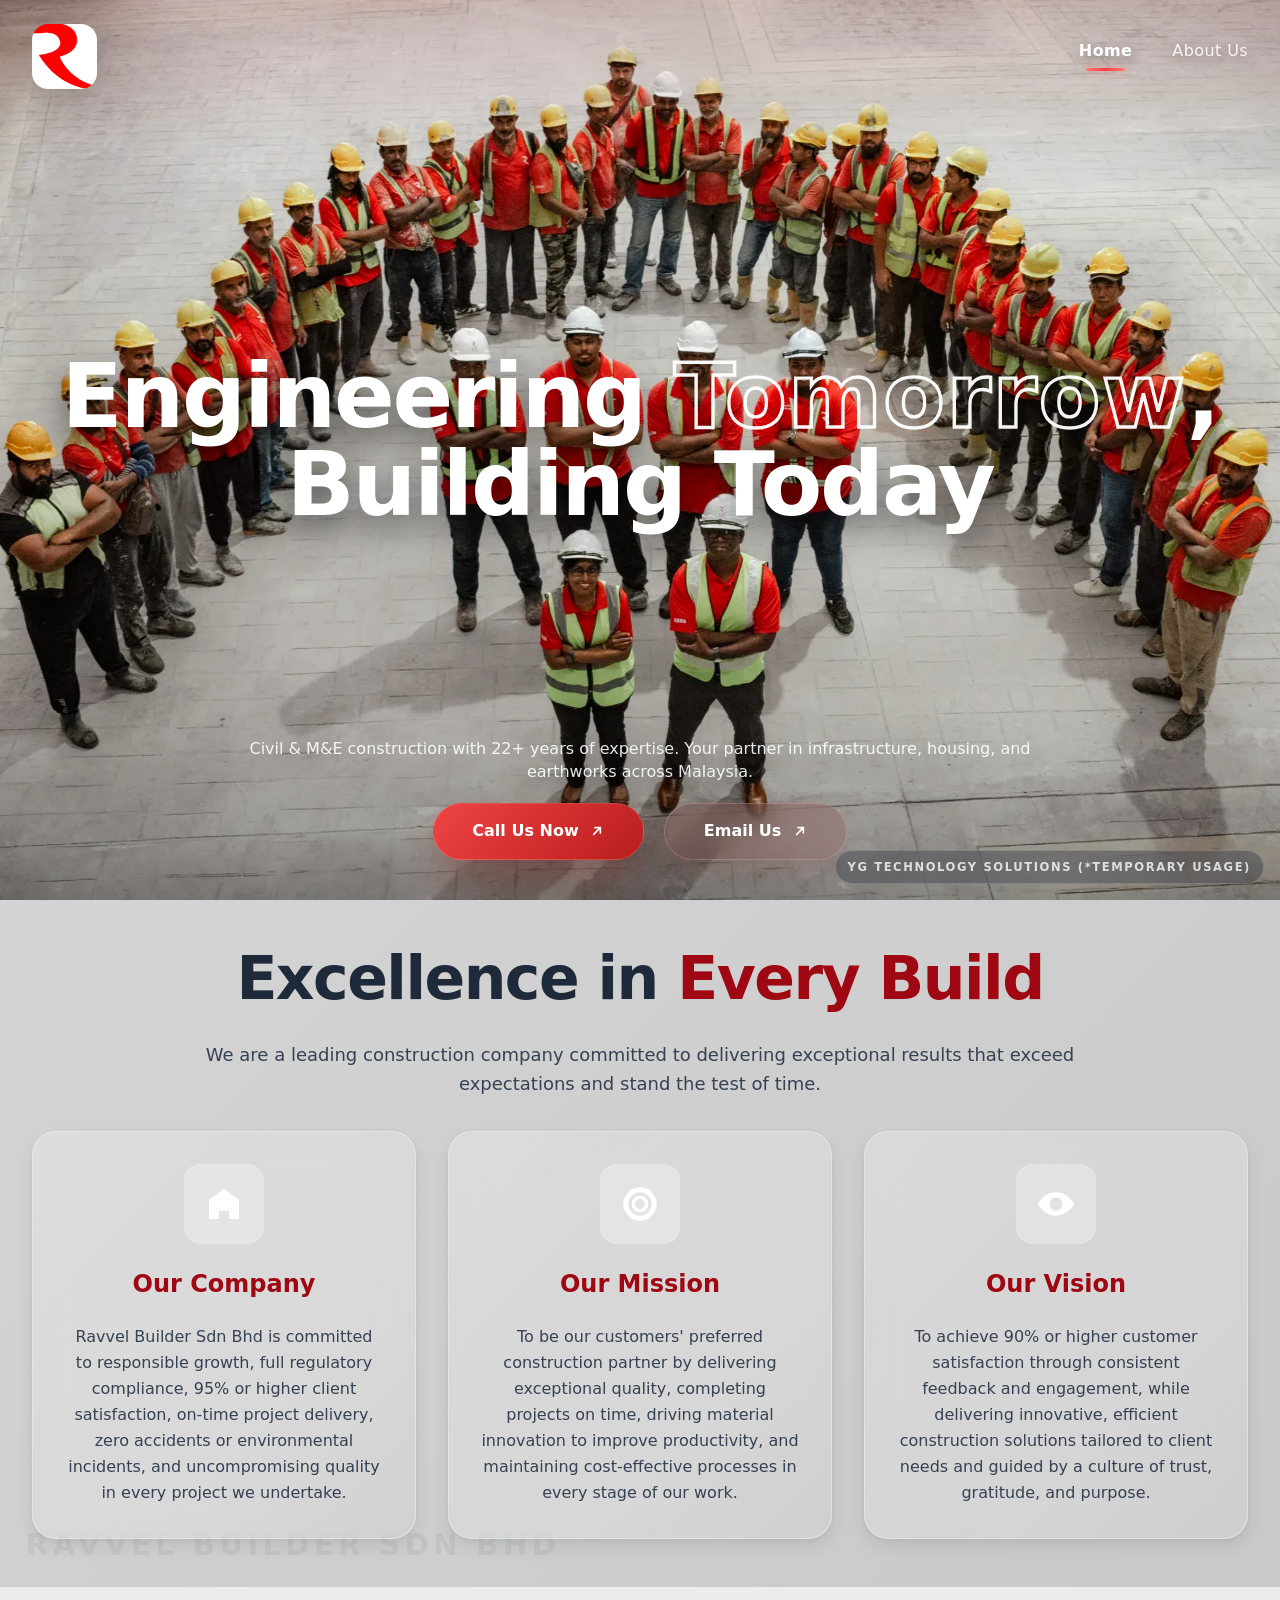
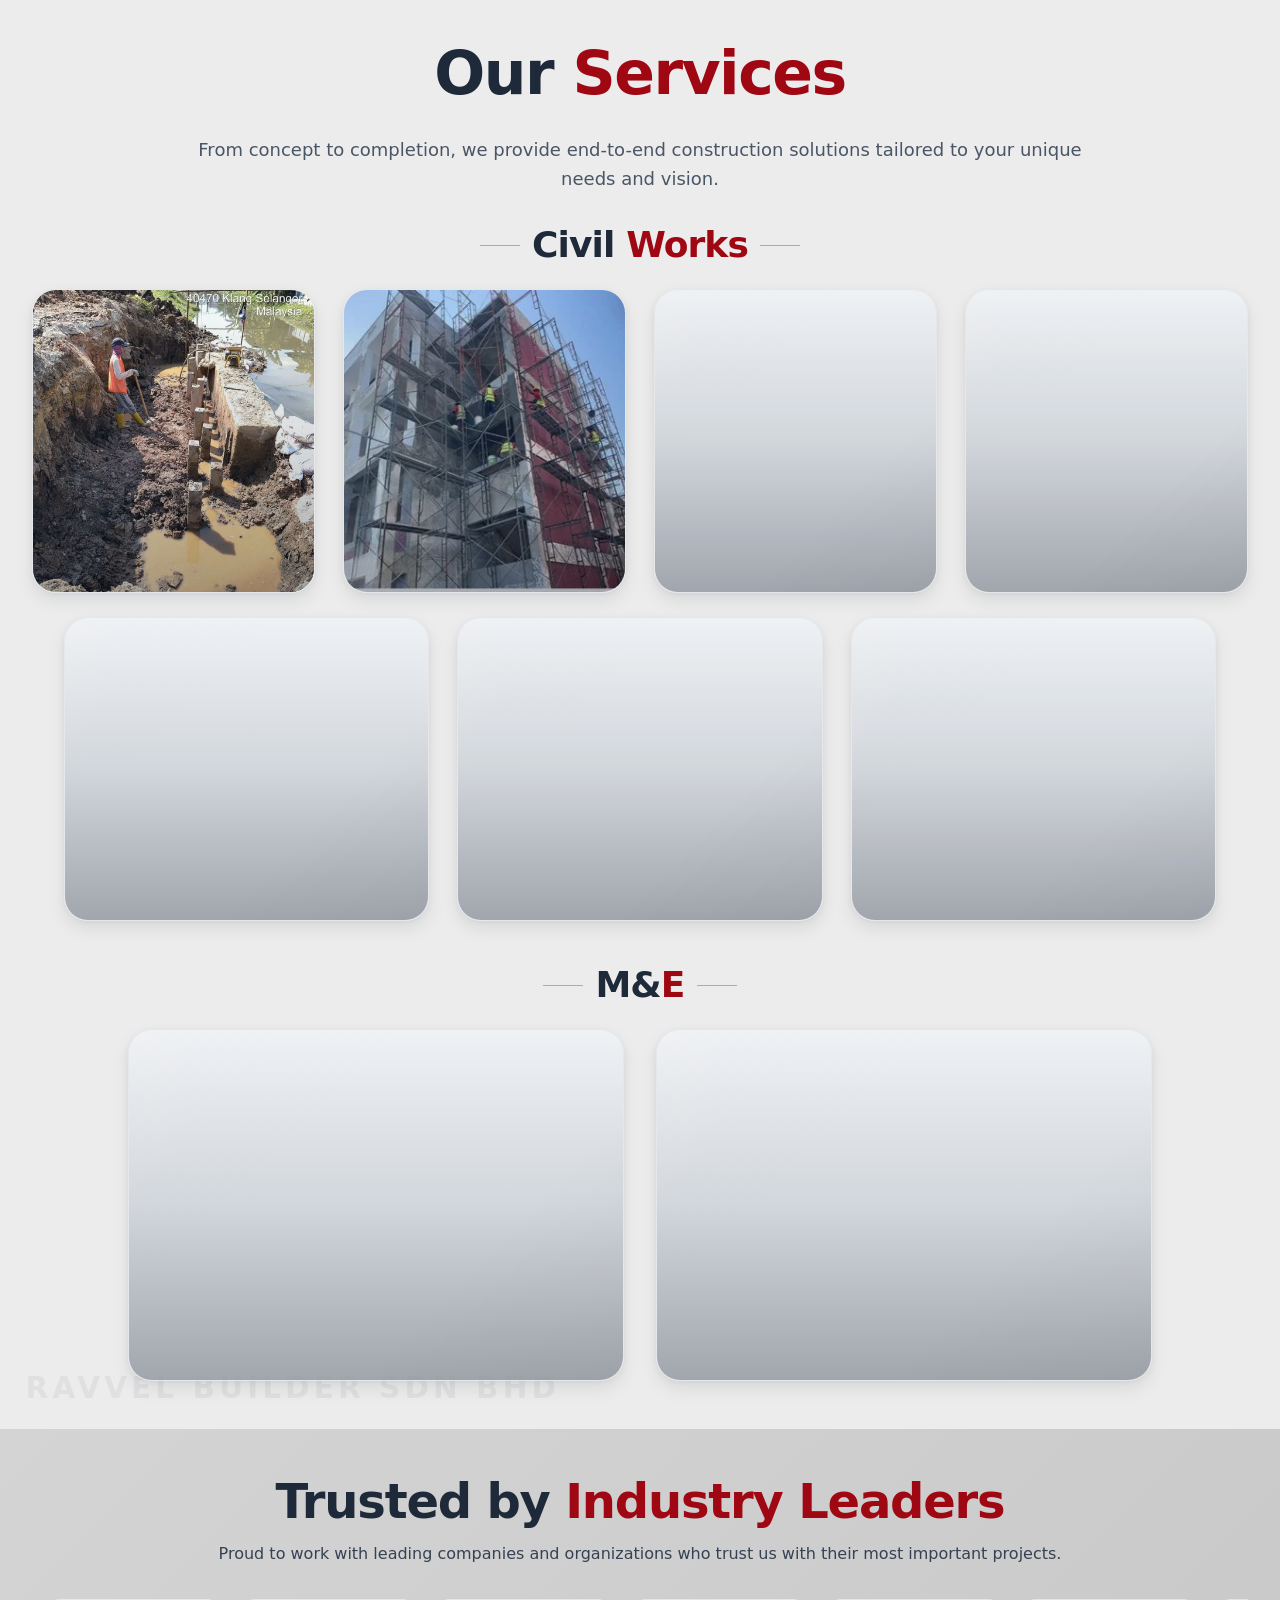
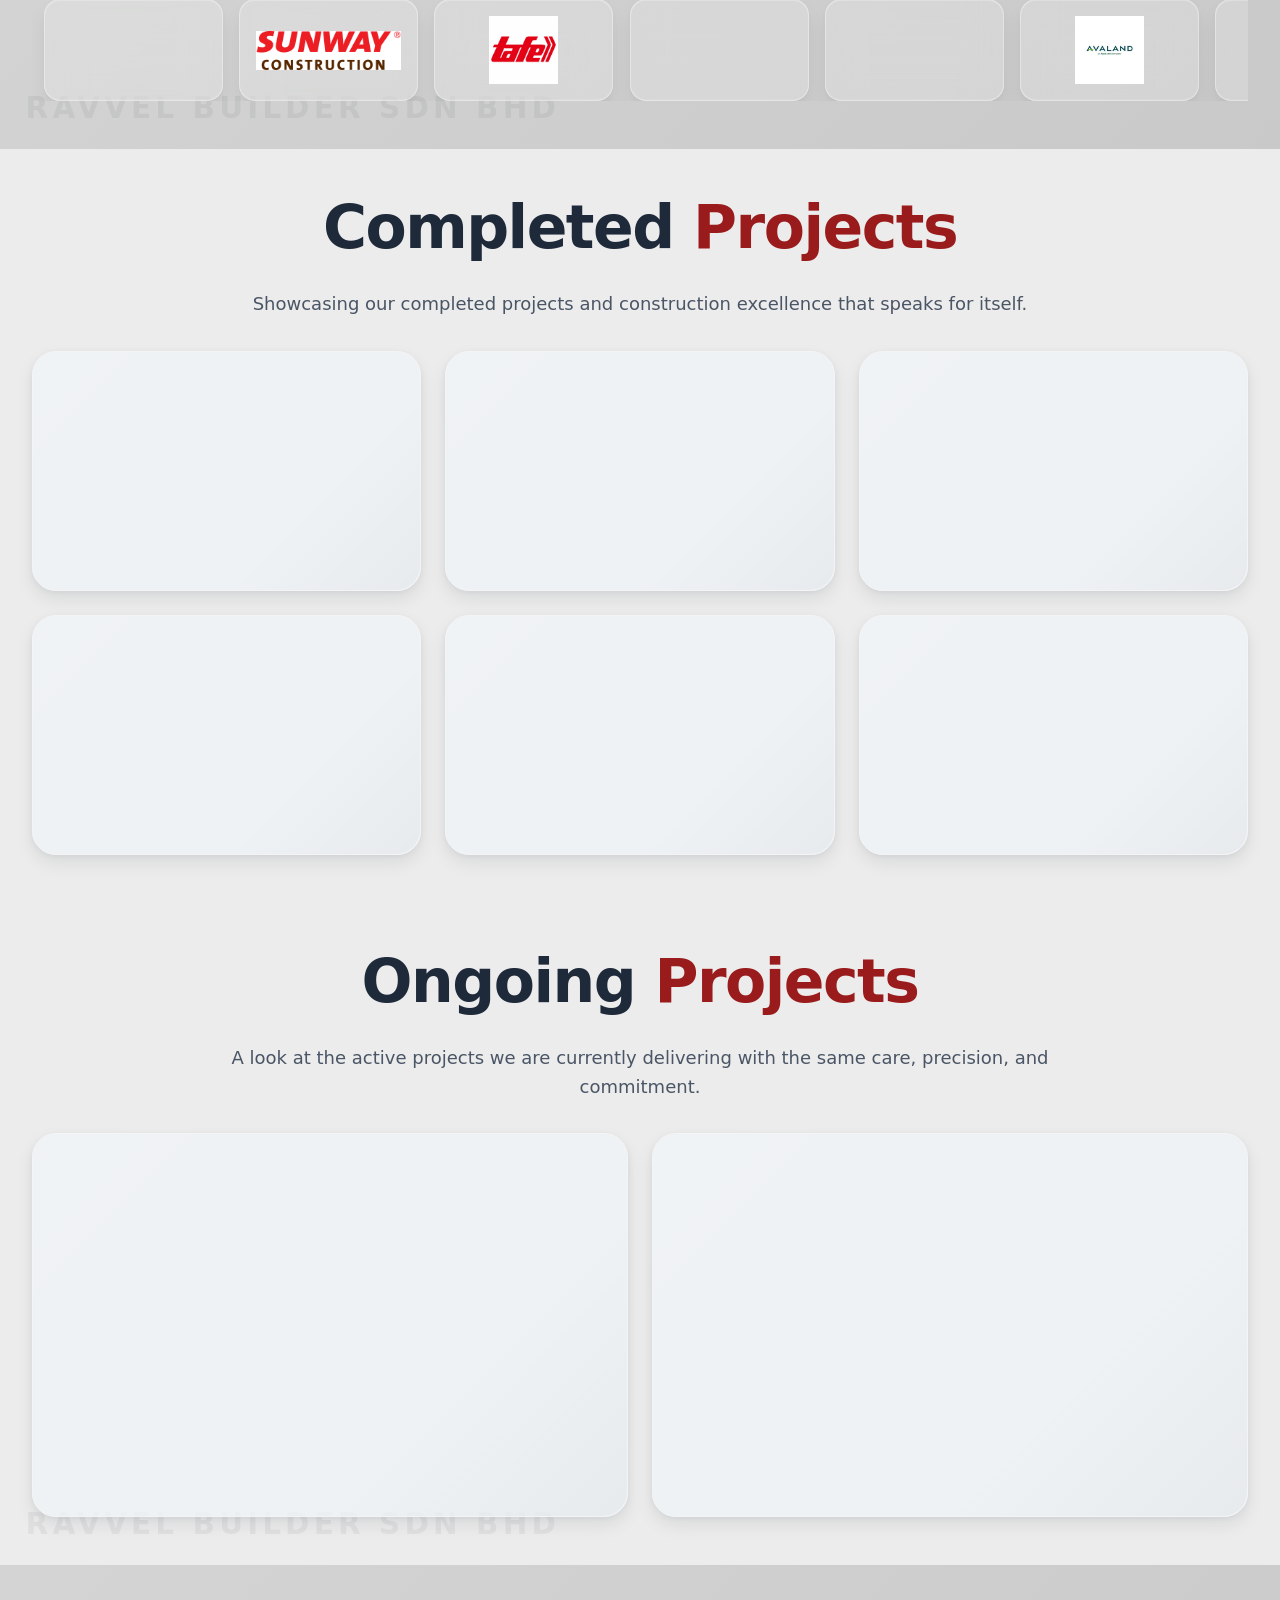
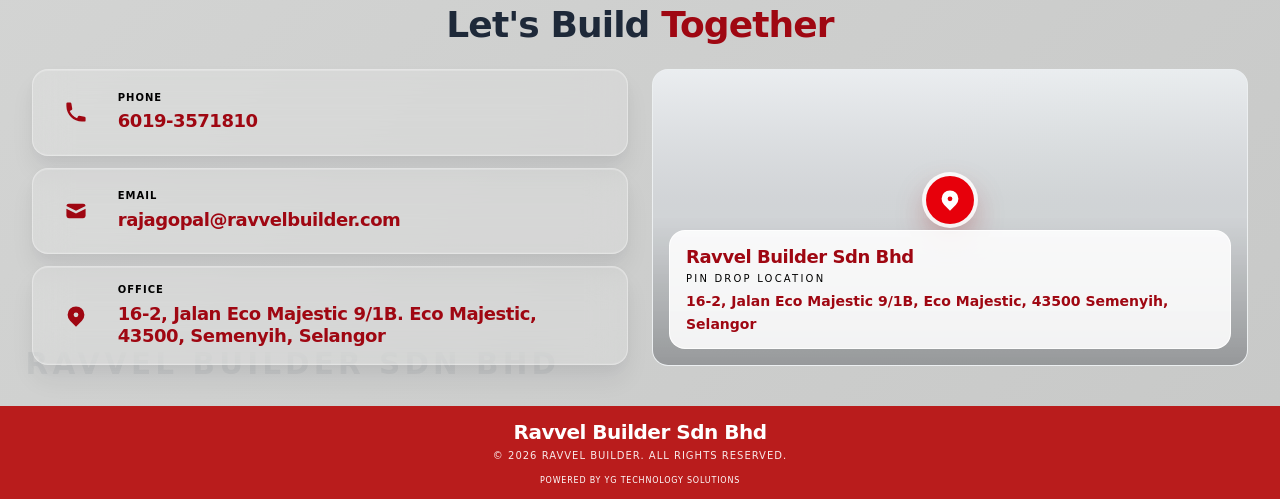
==== index.html @ 86b7e623 "Revert "Increase client logo carousel spacing" This reverts commit 2b7990c2f3e964ad7830cbe8a96b489ea" ====
<!DOCTYPE html>
<html lang="en">
<head>
    <meta charset="UTF-8">
    <meta name="viewport" content="width=device-width, initial-scale=1.0">
    <meta name="description" content="Ravvel Builder Sdn Bhd delivers civil, M&E, infrastructure, housing, drainage, roadworks, and earthworks services across Malaysia.">
    <meta name="robots" content="index,follow,max-image-preview:large,max-snippet:-1,max-video-preview:-1">
    <meta name="theme-color" content="#DC2626">
    <link rel="preload" as="image" href="assets/images/hero-slide-4.webp" type="image/webp" fetchpriority="high">
    <link rel="canonical" href="https://ravvelbuilder.com.my/">
    <meta property="og:type" content="website">
    <meta property="og:site_name" content="Ravvel Builder Sdn Bhd">
    <meta property="og:title" content="Ravvel Builder Sdn Bhd | Civil, M&E & Infrastructure Malaysia">
    <meta property="og:description" content="Civil, M&E, infrastructure, housing, drainage, roadworks, and earthworks services across Malaysia.">
    <meta property="og:url" content="https://ravvelbuilder.com.my/">
    <meta property="og:image" content="https://ravvelbuilder.com.my/assets/images/hero.webp">
    <meta name="twitter:card" content="summary_large_image">
    <meta name="twitter:title" content="Ravvel Builder Sdn Bhd | Civil, M&E & Infrastructure Malaysia">
    <meta name="twitter:description" content="Civil, M&E, infrastructure, housing, drainage, roadworks, and earthworks services across Malaysia.">
    <meta name="twitter:image" content="https://ravvelbuilder.com.my/assets/images/hero.webp">
    <title>Ravvel Builder Sdn Bhd | Civil, M&E & Infrastructure Malaysia</title>
    <link rel="stylesheet" href="assets/css/site.css?v=client-logo-glass-20260805b">
    <link rel="icon" type="image/png" sizes="32x32" href="/favicon-32x32.png?v=20260731">
    <link rel="icon" type="image/png" sizes="16x16" href="/favicon-16x16.png?v=20260731">
    <link rel="shortcut icon" href="/favicon.ico?v=20260731">
    <link rel="apple-touch-icon" sizes="180x180" href="/apple-touch-icon.png?v=20260731">
    <link rel="manifest" href="/site.webmanifest?v=20260731">
    <script type="application/ld+json">
    {
      "@context": "https://schema.org",
      "@type": "LocalBusiness",
      "name": "Ravvel Builder Sdn Bhd",
      "description": "Civil, M&E, infrastructure, housing, drainage, roadworks, and earthworks services across Malaysia.",
      "url": "https://ravvelbuilder.com.my/",
      "telephone": "+60193571810",
      "email": "rajagopal@ravvelbuilder.com",
      "address": {
        "@type": "PostalAddress",
        "streetAddress": "16-2, Jalan Eco Majestic 9/1B, Eco Majestic",
        "postalCode": "43500",
        "addressLocality": "Semenyih",
        "addressRegion": "Selangor",
        "addressCountry": "MY"
      },
      "areaServed": "Malaysia",
      "openingHours": "Mo-Fr 08:00-18:00"
    }
    </script>
</head>
<body class="smooth-scroll home-page">
    <main id="homePage">
    <!-- Hero Section -->
    <section class="hero-gradient hero-premium relative isolate min-h-[100svh] overflow-hidden pt-8 sm:pt-10" style="scroll-margin-top: 0;">
        <div class="hero-bg-layer absolute inset-0">
                <div class="hero-bg-rotator absolute inset-0">
                <img src="assets/images/hero-slide-4.webp" alt="Ravvel Builder Sdn Bhd team inside a construction site" class="hero-bg-slide hero-bg-slide-active h-full w-full object-cover" loading="eager" fetchpriority="high" decoding="async">
                <img src="assets/images/hero.webp" alt="Ravvel Builder Sdn Bhd construction team at work" class="hero-bg-slide h-full w-full object-cover" loading="lazy" decoding="async">
                <img src="assets/images/hero-slide-2.webp" alt="Ravvel Builder Sdn Bhd project coordination on site" class="hero-bg-slide h-full w-full object-cover" loading="lazy" decoding="async">
                <img src="assets/images/hero-slide-3.webp" alt="Ravvel Builder Sdn Bhd team reviewing construction progress" class="hero-bg-slide h-full w-full object-cover" loading="lazy" decoding="async">
            </div>
            <div class="hero-overlay absolute inset-0"></div>
        </div>

        <div class="hero-topbar absolute inset-x-0 top-0 z-20">
            <div class="mx-auto flex max-w-7xl items-center justify-between gap-4 px-4 sm:px-6 lg:px-8 pt-5 sm:pt-6">
                <a href="index.html" class="hero-topbar-logo inline-flex items-center icon-bounce" aria-label="Ravvel Builder Sdn Bhd home">
                    <img src="assets/images/company-logo-nav.jpg" alt="Ravvel Builder Sdn Bhd logo" class="hero-topbar-logo-image" loading="eager" decoding="async">
                </a>
                <div class="hero-topbar-links hidden md:flex items-center justify-center gap-5 sm:gap-10 text-white/90">
                    <a href="index.html" class="home-nav-link home-nav-link-active hero-topbar-link font-bold text-sm sm:text-base tracking-wide pb-1">Home</a>
                    <a href="about.html" class="home-nav-link hero-topbar-link font-medium text-sm sm:text-base tracking-wide pb-1">About Us</a>
                </div>
                <button type="button" class="mobile-nav-toggle md:hidden inline-flex items-center justify-center rounded-full bg-white/10 text-white p-2.5 backdrop-blur-md border border-white/15 shadow-lg" aria-controls="mobileNavDrawerIndex" aria-expanded="false" aria-label="Open navigation menu">
                    <svg class="h-5 w-5" viewBox="0 0 24 24" fill="none" stroke="currentColor" stroke-width="2.25" stroke-linecap="round" stroke-linejoin="round" aria-hidden="true">
                        <path d="M4 7h16"></path>
                        <path d="M4 12h16"></path>
                        <path d="M4 17h16"></path>
                    </svg>
                </button>
            </div>
        </div>
        <div id="mobileNavDrawerIndex" class="mobile-nav-drawer md:hidden" aria-hidden="true" inert>
            <div class="mobile-nav-backdrop"></div>
            <aside class="mobile-nav-panel" role="dialog" aria-modal="true" aria-label="Mobile navigation">
                <nav class="flex flex-col gap-3 pt-3">
                    <a href="index.html" class="mobile-nav-link mobile-nav-link-active">Home</a>
                    <a href="about.html" class="mobile-nav-link">About Us</a>
                </nav>
            </aside>
        </div>

        <div class="hero-content-stage relative z-10 mx-auto flex min-h-[100svh] max-w-7xl items-start px-4 sm:px-6 lg:px-8 py-20 sm:py-24 lg:py-28">
            <div class="hero-title-block mx-auto flex max-w-5xl flex-col items-center text-center text-white pt-48 sm:pt-36 lg:pt-64 xl:pt-72">
                <h1 class="hero-copy hero-title max-w-5xl text-4xl font-black tracking-tight text-white sm:text-5xl lg:text-7xl xl:text-8xl leading-[1.02]">
                    Engineering <span class="hero-title-outline">Tomorrow</span>, Building Today
                </h1>
            </div>

            <div class="hero-bottom-actions absolute inset-x-0 bottom-12 sm:bottom-20 lg:bottom-24 z-20">
                <div class="mx-auto flex max-w-5xl flex-col items-center px-4 text-center text-white">
                    <p class="hero-copy hero-description mb-1 max-w-3xl text-base font-light leading-relaxed text-white/90 sm:mb-8 sm:text-lg lg:text-xl">
                        Civil & M&E construction with 22+ years of expertise. Your partner in infrastructure, housing, and earthworks across Malaysia.
                    </p>
                    <div class="hero-cta-row flex flex-col gap-4 sm:flex-row sm:gap-5">
                        <a href="tel:60193571810" aria-label="Call Us Now" class="hero-cta hero-cta-primary px-7 py-3.5 sm:px-10 sm:py-4 font-semibold text-sm sm:text-base text-center whitespace-nowrap">
                        <span>Call Us Now</span>
                        <svg class="hero-cta-icon" viewBox="0 0 24 24" fill="none" stroke="currentColor" stroke-width="2.35" stroke-linecap="round" stroke-linejoin="round" aria-hidden="true">
                            <path d="M22 16.92v3a2 2 0 0 1-2.18 2 19.82 19.82 0 0 1-8.63-3.07 19.5 19.5 0 0 1-6-6A19.82 19.82 0 0 1 2.12 4.18 2 2 0 0 1 4.11 2h3a2 2 0 0 1 2 1.72c.12.9.33 1.77.63 2.61a2 2 0 0 1-.45 2.11L8 9.73a16 16 0 0 0 6.27 6.27l1.29-1.29a2 2 0 0 1 2.11-.45c.84.3 1.71.51 2.61.63A2 2 0 0 1 22 16.92z"></path>
                        </svg>
                        <svg class="hero-cta-arrow" viewBox="0 0 24 24" fill="none" stroke="currentColor" stroke-width="2.5" stroke-linecap="round" stroke-linejoin="round" aria-hidden="true">
                            <path d="M7 17L17 7"></path>
                            <path d="M9 7h8v8"></path>
                        </svg>
                    </a>
                        <a href="mailto:rajagopal@ravvelbuilder.com" aria-label="Email Us" class="hero-cta hero-cta-secondary px-7 py-3.5 sm:px-10 sm:py-4 font-semibold text-sm sm:text-base text-center whitespace-nowrap">
                        <span>Email Us</span>
                        <svg class="hero-cta-icon" viewBox="0 0 24 24" fill="none" stroke="currentColor" stroke-width="2.35" stroke-linecap="round" stroke-linejoin="round" aria-hidden="true">
                            <path d="m22 7-8.97 5.7a2 2 0 0 1-2.06 0L2 7"></path>
                            <rect x="2" y="4" width="20" height="16" rx="2"></rect>
                        </svg>
                        <svg class="hero-cta-arrow" viewBox="0 0 24 24" fill="none" stroke="currentColor" stroke-width="2.5" stroke-linecap="round" stroke-linejoin="round" aria-hidden="true">
                            <path d="M7 17L17 7"></path>
                            <path d="M9 7h8v8"></path>
                        </svg>
                    </a>
                    </div>
                </div>
            </div>
        </div>
    </section>

    <!-- About Us Section -->
    <section class="home-watermark-section red-gradient py-10 lg:py-12">
        <span class="section-watermark section-watermark-bottom section-watermark-dark" aria-hidden="true">Ravvel Builder Sdn Bhd</span>
        <div class="max-w-7xl mx-auto px-6 lg:px-8">
                <div class="text-center mb-6 lg:mb-8">
                    <h2 class="text-2xl sm:text-4xl lg:text-5xl xl:text-6xl font-black text-gray-800 mb-6 sm:mb-8 tracking-tight">
                    <span class="text-gray-800">Excellence</span> <span class="text-gray-800">in</span> <span class="text-red-800">Every Build</span>
                </h2>
                <p class="text-lg text-gray-700 max-w-4xl mx-auto leading-relaxed font-light">
                    We are a leading construction company committed to delivering exceptional results that exceed expectations and stand the test of time.
                </p>
            </div>
            
            <div class="grid grid-cols-2 md:grid-cols-3 gap-4 sm:gap-8">
                <!-- About Company -->
                <div class="about-feature-card bg-white bg-opacity-20 backdrop-blur-lg rounded-2xl sm:rounded-3xl p-4 sm:p-8 text-center card-hover border border-white border-opacity-30">
                    <div class="about-feature-icon bg-white bg-opacity-30 w-12 h-12 sm:w-20 sm:h-20 rounded-xl sm:rounded-2xl flex items-center justify-center mx-auto mb-4 sm:mb-6">
                        <!-- Building Icon SVG -->
                        <svg class="w-6 h-6 sm:w-10 sm:h-10 text-white" xmlns="http://www.w3.org/2000/svg" fill="currentColor" viewBox="0 0 24 24">
                            <path d="M3 21V9.5L12 3l9 6.5V21h-6v-5H9v5H3z"/>
                        </svg>
                    </div>
                    <h3 class="text-lg sm:text-2xl font-bold text-red-800 mb-2 sm:mb-6">Our Company</h3>
                    <p class="text-xs sm:text-base text-gray-700 leading-relaxed">
                        Ravvel Builder Sdn Bhd is committed to responsible growth, full regulatory compliance, 95% or higher client satisfaction, on-time project delivery, zero accidents or environmental incidents, and uncompromising quality in every project we undertake.
                    </p>
                </div>
                
                <!-- Mission -->
                <div class="about-feature-card bg-white bg-opacity-20 backdrop-blur-lg rounded-2xl sm:rounded-3xl p-4 sm:p-8 text-center card-hover border border-white border-opacity-30">
                    <div class="about-feature-icon bg-white bg-opacity-30 w-12 h-12 sm:w-20 sm:h-20 rounded-xl sm:rounded-2xl flex items-center justify-center mx-auto mb-4 sm:mb-6">
                        <!-- Target/Goal Icon SVG -->
                        <svg class="w-6 h-6 sm:w-10 sm:h-10 text-white" xmlns="http://www.w3.org/2000/svg" fill="currentColor" viewBox="0 0 24 24">
                            <path d="M12 2a10 10 0 100 20 10 10 0 000-20zm0 3a7 7 0 110 14 7 7 0 010-14zm0 2a5 5 0 100 10 5 5 0 000-10zm0 2a3 3 0 110 6 3 3 0 010-6z"/>
                        </svg>
                    </div>
                    <h3 class="text-lg sm:text-2xl font-bold text-red-800 mb-2 sm:mb-6">Our Mission</h3>
                    <p class="text-xs sm:text-base text-gray-700 leading-relaxed">
                        To be our customers' preferred construction partner by delivering exceptional quality, completing projects on time, driving material innovation to improve productivity, and maintaining cost-effective processes in every stage of our work.
                    </p>
                </div>
                
                <!-- Vision -->
                <div class="about-feature-card bg-white bg-opacity-20 backdrop-blur-lg rounded-2xl sm:rounded-3xl p-4 sm:p-8 text-center card-hover border border-white border-opacity-30 col-span-2 md:col-span-1">
                    <div class="about-feature-icon bg-white bg-opacity-30 w-12 h-12 sm:w-20 sm:h-20 rounded-xl sm:rounded-2xl flex items-center justify-center mx-auto mb-4 sm:mb-6">
                        <!-- Eye Icon SVG -->
                        <svg class="w-6 h-6 sm:w-10 sm:h-10 text-white" xmlns="http://www.w3.org/2000/svg" fill="currentColor" viewBox="0 0 24 24">
                            <path d="M12 5c-7 0-11 7-11 7s4 7 11 7 11-7 11-7-4-7-11-7zm0 11a4 4 0 110-8 4 4 0 010 8z"/>
                        </svg>
                    </div>
                    <h3 class="text-lg sm:text-2xl font-bold text-red-800 mb-2 sm:mb-6">Our Vision</h3>
                    <p class="text-xs sm:text-base text-gray-700 leading-relaxed">
                        To achieve 90% or higher customer satisfaction through consistent feedback and engagement, while delivering innovative, efficient construction solutions tailored to client needs and guided by a culture of trust, gratitude, and purpose.
                    </p>
                </div>
            </div>
        </div>
    </section>

    <!-- Our Services Section -->
    <section id="services" class="home-watermark-section bg-accent pt-10 pb-10 lg:pt-14 lg:pb-12">
        <span class="section-watermark section-watermark-bottom section-watermark-dark" aria-hidden="true">Ravvel Builder Sdn Bhd</span>
        <div class="max-w-7xl mx-auto px-6 lg:px-8">
            <div class="text-center mb-6 lg:mb-8">
                <h2 class="text-2xl sm:text-4xl lg:text-5xl xl:text-6xl font-black text-gray-800 mb-6 sm:mb-8 tracking-tight">
                    <span class="text-gray-800">Our</span> <span class="text-red-800">Services</span>
                </h2>
                <p class="text-lg text-gray-600 max-w-4xl mx-auto leading-relaxed font-light">
                    From concept to completion, we provide end-to-end construction solutions tailored to your unique needs and vision.
                </p>
            </div>
            
            <div class="space-y-8 lg:space-y-10">
                <div>
                    <div class="flex items-center justify-center gap-3 mb-4 sm:mb-6">
                        <span class="h-px w-10 bg-red-800/35"></span>
                        <h3 class="text-xl sm:text-3xl lg:text-4xl font-black tracking-tight">
                            <span class="text-gray-800">Civil</span> <span class="text-red-800">Works</span>
                        </h3>
                        <span class="h-px w-10 bg-red-800/35"></span>
                    </div>
                    <div class="grid grid-cols-2 lg:grid-cols-4 gap-3 md:gap-6 xl:gap-7">
                        <div class="group rounded-xl sm:rounded-3xl overflow-hidden card-hover border border-gray-200 bg-gray-200 min-h-[14rem] sm:min-h-[19rem] relative self-start">
                            <img src="assets/images/service-bridge.webp" alt="Bridge" class="absolute inset-0 w-full h-full object-cover" loading="lazy" decoding="async" onerror="this.style.display='none';this.parentNode.insertAdjacentHTML('beforeend', '<div class=&quot;text-gray-400 font-semibold text-center flex items-center justify-center h-full&quot; style=&quot;width:100%;height:100%;&quot;>Image not available</div>');">
                            <div class="service-card-overlay service-card-overlay-dark absolute inset-0 bg-gradient-to-t from-gray-900/60 via-gray-600/30 to-gray-100/5"></div>
                            <div class="service-card-copy absolute inset-x-0 bottom-0 p-4 sm:p-6 text-white">
                                <h3 class="text-sm sm:text-2xl font-semibold mb-2 sm:mb-3">Bridge</h3>
                                <p class="text-white/90 leading-relaxed max-w-[18rem]">Bridge construction solutions built for strength, connectivity, and long-term durability.</p>
                            </div>
                        </div>

                        <div class="group rounded-xl sm:rounded-3xl overflow-hidden card-hover border border-gray-200 bg-gray-200 min-h-[14rem] sm:min-h-[19rem] relative self-start">
                            <img src="assets/images/service-building-works.webp" alt="Building Works" class="absolute inset-0 w-full h-full object-cover" loading="lazy" decoding="async" onerror="this.style.display='none';this.parentNode.insertAdjacentHTML('beforeend', '<div class=&quot;text-gray-400 font-semibold text-center flex items-center justify-center h-full&quot; style=&quot;width:100%;height:100%;&quot;>Image not available</div>');">
                            <div class="service-card-overlay service-card-overlay-dark absolute inset-0 bg-gradient-to-t from-gray-900/60 via-gray-600/30 to-gray-100/5"></div>
                            <div class="service-card-copy absolute inset-x-0 bottom-0 p-4 sm:p-6 text-white">
                                <h3 class="text-sm sm:text-2xl font-semibold mb-2 sm:mb-3">Building Works</h3>
                                <p class="text-white/90 leading-relaxed max-w-[18rem]">Comprehensive building works delivered with careful planning, quality workmanship, and reliable execution.</p>
                            </div>
                        </div>

                        <div class="group rounded-xl sm:rounded-3xl overflow-hidden card-hover border border-gray-200 bg-gray-200 min-h-[14rem] sm:min-h-[19rem] relative self-start">
                            <img src="assets/images/service-drainage-works.webp" alt="Drainage Works" class="absolute inset-0 w-full h-full object-cover" loading="lazy" decoding="async" onerror="this.style.display='none';this.parentNode.insertAdjacentHTML('beforeend', '<div class=&quot;text-gray-400 font-semibold text-center flex items-center justify-center h-full&quot; style=&quot;width:100%;height:100%;&quot;>Image not available</div>');">
                            <div class="service-card-overlay service-card-overlay-dark absolute inset-0 bg-gradient-to-t from-gray-900/60 via-gray-600/30 to-gray-100/5"></div>
                            <div class="service-card-copy absolute inset-x-0 bottom-0 p-4 sm:p-6 text-white">
                                <h3 class="text-sm sm:text-2xl font-semibold mb-2 sm:mb-3">Drainage Works</h3>
                                <p class="text-white/90 leading-relaxed max-w-[18rem]">Efficient drainage systems designed to improve water flow, site safety, and long-term performance.</p>
                            </div>
                        </div>

                        <div class="group rounded-xl sm:rounded-3xl overflow-hidden card-hover border border-gray-200 bg-gray-200 min-h-[14rem] sm:min-h-[19rem] relative self-start">
                            <img src="assets/images/service-earthwork.webp" alt="Earthwork" class="absolute inset-0 w-full h-full object-cover" loading="lazy" decoding="async" onerror="this.style.display='none';this.parentNode.insertAdjacentHTML('beforeend', '<div class=&quot;text-gray-400 font-semibold text-center flex items-center justify-center h-full&quot; style=&quot;width:100%;height:100%;&quot;>Image not available</div>');">
                            <div class="service-card-overlay service-card-overlay-dark absolute inset-0 bg-gradient-to-t from-gray-900/60 via-gray-600/30 to-gray-100/5"></div>
                            <div class="service-card-copy absolute inset-x-0 bottom-0 p-4 sm:p-6 text-white">
                                <h3 class="text-sm sm:text-2xl font-semibold mb-2 sm:mb-3">Earthwork</h3>
                                <p class="text-white/90 leading-relaxed max-w-[18rem]">Site preparation, land shaping, and excavation works carried out with precision and control.</p>
                            </div>
                        </div>
                    </div>

                    <div class="mt-3 md:mt-6 grid grid-cols-1 sm:grid-cols-3 gap-3 md:gap-6 xl:gap-7 max-w-6xl mx-auto">
                        <div class="group rounded-xl sm:rounded-3xl overflow-hidden card-hover border border-gray-200 bg-gray-200 min-h-[14rem] sm:min-h-[19rem] relative self-start">
                            <img src="assets/images/service-roadwork.webp" alt="Road Work" class="absolute inset-0 w-full h-full object-cover" loading="lazy" decoding="async" onerror="this.style.display='none';this.parentNode.insertAdjacentHTML('beforeend', '<div class=&quot;text-gray-400 font-semibold text-center flex items-center justify-center h-full&quot; style=&quot;width:100%;height:100%;&quot;>Image not available</div>');">
                            <div class="service-card-overlay service-card-overlay-dark absolute inset-0 bg-gradient-to-t from-gray-900/60 via-gray-600/30 to-gray-100/5"></div>
                            <div class="service-card-copy absolute inset-x-0 bottom-0 p-4 sm:p-6 text-white">
                                <h3 class="text-sm sm:text-2xl font-semibold mb-2 sm:mb-3">Road Work</h3>
                                <p class="text-white/90 leading-relaxed max-w-[18rem]">Road construction services that support smooth access, mobility, and dependable infrastructure.</p>
                            </div>
                        </div>

                        <div class="group rounded-xl sm:rounded-3xl overflow-hidden card-hover border border-gray-200 bg-gray-200 min-h-[14rem] sm:min-h-[19rem] relative self-start">
                            <img src="assets/images/service-sewerage-work.webp" alt="Sewerage Work" class="absolute inset-0 w-full h-full object-cover" loading="lazy" decoding="async" onerror="this.style.display='none';this.parentNode.insertAdjacentHTML('beforeend', '<div class=&quot;text-gray-400 font-semibold text-center flex items-center justify-center h-full&quot; style=&quot;width:100%;height:100%;&quot;>Image not available</div>');">
                            <div class="service-card-overlay service-card-overlay-dark absolute inset-0 bg-gradient-to-t from-gray-900/60 via-gray-600/30 to-gray-100/5"></div>
                            <div class="service-card-copy absolute inset-x-0 bottom-0 p-4 sm:p-6 text-white">
                                <h3 class="text-sm sm:text-2xl font-semibold mb-2 sm:mb-3">Sewerage Work</h3>
                                <p class="text-white/90 leading-relaxed max-w-[18rem]">Reliable sewerage works delivered to meet practical, environmental, and regulatory requirements.</p>
                            </div>
                        </div>

                        <div class="group rounded-xl sm:rounded-3xl overflow-hidden card-hover border border-gray-200 bg-gray-200 min-h-[14rem] sm:min-h-[19rem] relative self-start">
                            <img src="assets/images/project-gce.webp" alt="Water Reticulation Work" class="absolute inset-0 w-full h-full object-cover" loading="lazy" decoding="async" onerror="this.style.display='none';this.parentNode.insertAdjacentHTML('beforeend', '<div class=&quot;text-gray-400 font-semibold text-center flex items-center justify-center h-full&quot; style=&quot;width:100%;height:100%;&quot;>Image not available</div>');">
                            <div class="service-card-overlay service-card-overlay-dark absolute inset-0 bg-gradient-to-t from-gray-900/60 via-gray-600/30 to-gray-100/5"></div>
                            <div class="service-card-copy absolute inset-x-0 bottom-0 p-4 sm:p-6 text-white">
                                <h3 class="text-sm sm:text-2xl font-semibold mb-2 sm:mb-3">Water Reticulation Work</h3>
                                <p class="text-white/90 leading-relaxed max-w-[18rem]">Water reticulation systems installed to support efficient distribution and dependable service networks.</p>
                            </div>
                        </div>
                    </div>
                </div>

                <div>
                    <div class="flex items-center justify-center gap-3 mb-4 sm:mb-6 pt-1">
                        <span class="h-px w-10 bg-red-800/35"></span>
                        <h3 class="text-xl sm:text-3xl lg:text-4xl font-black tracking-tight">
                            <span class="text-gray-800">M&amp;</span><span class="text-red-800">E</span>
                        </h3>
                        <span class="h-px w-10 bg-red-800/35"></span>
                    </div>
                    <div class="grid grid-cols-2 gap-3 md:gap-8 max-w-5xl mx-auto">
                        <div class="group rounded-xl sm:rounded-3xl overflow-hidden card-hover border border-gray-200 bg-gray-200 min-h-[16rem] sm:min-h-[22rem] relative self-start">
                            <img src="assets/images/service-electrical-work.webp" alt="Electrical Work" class="absolute inset-0 w-full h-full object-cover" loading="lazy" decoding="async" onerror="this.style.display='none';this.parentNode.insertAdjacentHTML('beforeend', '<div class=&quot;text-gray-400 font-semibold text-center flex items-center justify-center h-full&quot; style=&quot;width:100%;height:100%;&quot;>Image not available</div>');">
                            <div class="service-card-overlay service-card-overlay-dark absolute inset-0 bg-gradient-to-t from-gray-900/60 via-gray-600/30 to-gray-100/5"></div>
                            <div class="service-card-copy absolute inset-x-0 bottom-0 p-4 sm:p-6 text-white">
                                <h3 class="text-sm sm:text-2xl font-semibold mb-2 sm:mb-3">Electrical Work</h3>
                                <p class="text-white/90 leading-relaxed max-w-[18rem]">Electrical installation services focused on safety, functionality, and dependable system performance.</p>
                            </div>
                        </div>

                        <div class="group rounded-xl sm:rounded-3xl overflow-hidden card-hover border border-gray-200 bg-gray-200 min-h-[16rem] sm:min-h-[22rem] relative self-start">
                            <img src="assets/images/service-building-wiring.webp" alt="Building Wiring" class="absolute inset-0 w-full h-full object-cover" style="object-position: center 24%; transform: scale(1.12); transform-origin: center;" loading="lazy" decoding="async" onerror="this.style.display='none';this.parentNode.insertAdjacentHTML('beforeend', '<div class=&quot;text-gray-400 font-semibold text-center flex items-center justify-center h-full&quot; style=&quot;width:100%;height:100%;&quot;>Image not available</div>');">
                            <div class="service-card-overlay service-card-overlay-dark absolute inset-0 bg-gradient-to-t from-gray-900/60 via-gray-600/30 to-gray-100/5"></div>
                            <div class="service-card-copy absolute inset-x-0 bottom-0 p-4 sm:p-6 text-white">
                                <h3 class="text-sm sm:text-2xl font-semibold mb-2 sm:mb-3">Building Wiring</h3>
                                <p class="text-white/90 leading-relaxed max-w-[18rem]">Structured building wiring solutions planned for efficiency, code compliance, and future readiness.</p>
                            </div>
                        </div>
                    </div>
                </div>
            </div>
        </div>
    </section>

    <!-- Our Clients Section -->
    <section class="home-watermark-section red-gradient py-10 lg:py-12">
        <span class="section-watermark section-watermark-bottom section-watermark-dark" aria-hidden="true">Ravvel Builder Sdn Bhd</span>
        <div class="max-w-7xl mx-auto px-6 lg:px-8">
            <div class="text-center mb-6 lg:mb-8">
                <h2 class="text-2xl lg:text-5xl font-black text-white mb-4 tracking-tight">
                    <span class="text-gray-800">Trusted by</span> <span class="text-red-800">Industry Leaders</span>
                </h2>
                <p class="text-base text-gray-700 max-w-4xl mx-auto leading-relaxed font-light">
                    Proud to work with leading companies and organizations who trust us with their most important projects.
                </p>
            </div>
            
            <div class="client-logo-marquee">
                <div class="client-logo-track">
                    <div class="client-logo-set">
                    <div class="client-logo-card">
                        <img src="assets/images/client-sports-tech-pro.webp" alt="SportsTech Pro" class="client-logo-image" loading="lazy" decoding="async">
                    </div>
                    <div class="client-logo-card">
                        <img src="assets/images/client-sunway-construction.webp" alt="Sunway Construction" class="client-logo-image" loading="lazy" decoding="async">
                    </div>
                    <div class="client-logo-card">
                        <img src="assets/images/client-tafe.webp" alt="TAFE" class="client-logo-image" loading="lazy" decoding="async">
                    </div>
                    <div class="client-logo-card">
                        <img src="assets/images/client-tmc.webp" alt="Tamil Methodist Church Semenyih" class="client-logo-image" loading="lazy" decoding="async">
                    </div>
                    <div class="client-logo-card">
                        <img src="assets/images/client-sime-darby.webp" alt="Sime Darby Property" class="client-logo-image" loading="lazy" decoding="async">
                    </div>
                    <div class="client-logo-card">
                        <img src="assets/images/client-avaland.webp" alt="Avaland" class="client-logo-image" loading="lazy" decoding="async">
                    </div>
                    <div class="client-logo-card">
                        <img src="assets/images/client-i-city.webp" alt="I-City" class="client-logo-image" loading="lazy" decoding="async">
                    </div>
                    <div class="client-logo-card">
                        <img src="assets/images/client-gce.webp" alt="GCE" class="client-logo-image" loading="lazy" decoding="async">
                    </div>
                    <div class="client-logo-card">
                        <img src="assets/images/client-akademi-memandu-sekalian.webp" alt="Akademi Memandu Sekalian" class="client-logo-image" loading="lazy" decoding="async">
                    </div>
                    </div>

                    <div class="client-logo-set" aria-hidden="true">
                    <div class="client-logo-card" aria-hidden="true">
                        <img src="assets/images/client-sports-tech-pro.webp" alt="" class="client-logo-image" loading="lazy" decoding="async">
                    </div>
                    <div class="client-logo-card" aria-hidden="true">
                        <img src="assets/images/client-sunway-construction.webp" alt="" class="client-logo-image" loading="lazy" decoding="async">
                    </div>
                    <div class="client-logo-card" aria-hidden="true">
                        <img src="assets/images/client-tafe.webp" alt="" class="client-logo-image" loading="lazy" decoding="async">
                    </div>
                    <div class="client-logo-card" aria-hidden="true">
                        <img src="assets/images/client-tmc.webp" alt="" class="client-logo-image" loading="lazy" decoding="async">
                    </div>
                    <div class="client-logo-card" aria-hidden="true">
                        <img src="assets/images/client-sime-darby.webp" alt="" class="client-logo-image" loading="lazy" decoding="async">
                    </div>
                    <div class="client-logo-card" aria-hidden="true">
                        <img src="assets/images/client-avaland.webp" alt="" class="client-logo-image" loading="lazy" decoding="async">
                    </div>
                    <div class="client-logo-card" aria-hidden="true">
                        <img src="assets/images/client-i-city.webp" alt="" class="client-logo-image" loading="lazy" decoding="async">
                    </div>
                    <div class="client-logo-card" aria-hidden="true">
                        <img src="assets/images/client-gce.webp" alt="" class="client-logo-image" loading="lazy" decoding="async">
                    </div>
                    <div class="client-logo-card" aria-hidden="true">
                        <img src="assets/images/client-akademi-memandu-sekalian.webp" alt="" class="client-logo-image" loading="lazy" decoding="async">
                    </div>
                    </div>
                </div>
            </div>
        </div>
    </section>

    <!-- Gallery Section -->
    <section class="completed-projects-section bg-accent py-10 lg:py-12">
        <div class="max-w-7xl mx-auto px-6 lg:px-8">
            <div class="text-center mb-6 lg:mb-8">
                <h2 class="text-2xl sm:text-4xl lg:text-5xl xl:text-6xl font-black text-gray-800 mb-6 sm:mb-8 tracking-tight">
                    <span class="text-gray-800">Completed</span> <span class="gradient-text">Projects</span>
                </h2>
                <p class="text-lg text-gray-600 max-w-4xl mx-auto leading-relaxed font-light">
                    Showcasing our completed projects and construction excellence that speaks for itself.
                </p>
            </div>
            
            <div class="grid grid-cols-2 md:grid-cols-3 gap-3 sm:gap-6">
                <!-- Gallery Item 1 -->
                <div class="relative rounded-xl sm:rounded-3xl h-40 sm:h-60 card-hover cursor-pointer border border-gray-100 overflow-hidden group gallery-item" data-project="help-fifa-track">
                    <img src="assets/images/project-help-fifa-track.webp" alt="Construction and Completion FIFA track at HELP University and Infra Works" class="w-full h-full object-cover" loading="lazy" decoding="async" onerror="this.style.display='none'; this.nextElementSibling.style.display='flex';">
                    <div class="bg-gradient-to-br from-gray-100 to-gray-200 w-full h-full flex items-center justify-center">
                        <div class="text-center">
                            <div class="text-gray-700 font-bold text-xs sm:text-lg mb-2 px-2">HELP University FIFA Track</div>
                            <svg class="w-16 h-16 text-gray-400 mx-auto" fill="currentColor" viewBox="0 0 20 20">
                                <path fill-rule="evenodd" d="M4 3a2 2 0 00-2 2v10a2 2 0 002 2h12a2 2 0 002-2V5a2 2 0 00-2-2H4zm12 12H4l4-8 3 6 2-4 3 6z" clip-rule="evenodd"/>
                            </svg>
                        </div>
                    </div>
                    <div class="absolute inset-0 bg-gradient-to-t from-black/85 via-black/45 to-transparent opacity-0 group-hover:opacity-100 transition-opacity duration-300 flex items-end">
                        <div class="p-4 sm:p-5 text-left">
                            <h3 class="text-white text-sm sm:text-lg font-bold mb-1.5">HELP University FIFA Track</h3>
                            <p class="text-white/90 text-xs sm:text-sm leading-relaxed max-w-[18rem]">Construction and completion of FIFA track at HELP University, plus infra works for Sport Tech Pro.</p>
                        </div>
                    </div>
                </div>
                
                <!-- Gallery Item 2 -->
                <div class="relative rounded-xl sm:rounded-3xl h-40 sm:h-60 card-hover cursor-pointer border border-gray-100 overflow-hidden group gallery-item" data-project="hoki-field">
                    <img src="assets/images/project-hoki-field.webp" alt="Construction and completion of HOKI field at Subang Jaya" class="w-full h-full object-cover" loading="lazy" decoding="async" onerror="this.style.display='none'; this.nextElementSibling.style.display='flex';">
                    <div class="bg-gradient-to-br from-gray-100 to-gray-200 w-full h-full flex items-center justify-center">
                        <div class="text-center">
                            <div class="text-gray-700 font-bold text-xs sm:text-lg mb-2 px-2">Subang Jaya HOKI Field</div>
                            <svg class="w-16 h-16 text-gray-400 mx-auto" fill="currentColor" viewBox="0 0 20 20">
                                <path fill-rule="evenodd" d="M4 3a2 2 0 00-2 2v10a2 2 0 002 2h12a2 2 0 002-2V5a2 2 0 00-2-2H4zm12 12H4l4-8 3 6 2-4 3 6z" clip-rule="evenodd"/>
                            </svg>
                        </div>
                    </div>
                    <div class="absolute inset-0 bg-gradient-to-t from-black/85 via-black/45 to-transparent opacity-0 group-hover:opacity-100 transition-opacity duration-300 flex items-end">
                        <div class="p-4 sm:p-5 text-left">
                            <h3 class="text-white text-sm sm:text-lg font-bold mb-1.5">Subang Jaya HOKI Field</h3>
                            <p class="text-white/90 text-xs sm:text-sm leading-relaxed max-w-[18rem]">Construction and completion of the HOKI field at Subang Jaya for Sport Tech Pro.</p>
                        </div>
                    </div>
                </div>
                
                <!-- Gallery Item 3 -->
                <div class="relative rounded-xl sm:rounded-3xl h-40 sm:h-60 card-hover cursor-pointer border border-gray-100 overflow-hidden group gallery-item" data-project="driving-school">
                    <img src="assets/images/project-driving-school.webp" alt="Construction of Driving School" class="w-full h-full object-cover" loading="lazy" decoding="async" onerror="this.style.display='none'; this.nextElementSibling.style.display='flex';">
                    <div class="bg-gradient-to-br from-gray-100 to-gray-200 w-full h-full flex items-center justify-center">
                        <div class="text-center">
                            <div class="text-gray-700 font-bold text-xs sm:text-lg mb-2 px-2">Driving School</div>
                            <svg class="w-16 h-16 text-gray-400 mx-auto" fill="currentColor" viewBox="0 0 20 20">
                                <path fill-rule="evenodd" d="M4 3a2 2 0 00-2 2v10a2 2 0 002 2h12a2 2 0 002-2V5a2 2 0 00-2-2H4zm12 12H4l4-8 3 6 2-4 3 6z" clip-rule="evenodd"/>
                            </svg>
                        </div>
                    </div>
                    <div class="absolute inset-0 bg-gradient-to-t from-black/85 via-black/45 to-transparent opacity-0 group-hover:opacity-100 transition-opacity duration-300 flex items-end">
                        <div class="p-4 sm:p-5 text-left">
                            <h3 class="text-white text-sm sm:text-lg font-bold mb-1.5">Driving School</h3>
                            <p class="text-white/90 text-xs sm:text-sm leading-relaxed max-w-[18rem]">Construction of Driving School for Akademi Memandu Sekalian.</p>
                        </div>
                    </div>
                </div>
                
                <!-- Gallery Item 4 -->
                <div class="relative rounded-xl sm:rounded-3xl h-40 sm:h-60 card-hover cursor-pointer border border-gray-100 overflow-hidden group gallery-item" data-project="i-city-go-kart">
                    <img src="assets/images/project-i-city-go-kart.webp" alt="I-City construction of Go-Kart and Infra Works" class="w-full h-full object-cover" loading="lazy" decoding="async" onerror="this.style.display='none'; this.nextElementSibling.style.display='flex';">
                    <div class="bg-gradient-to-br from-gray-100 to-gray-200 w-full h-full flex items-center justify-center">
                        <div class="text-center">
                            <div class="text-gray-700 font-bold text-xs sm:text-lg mb-2 px-2">I-City Go-Kart</div>
                            <svg class="w-16 h-16 text-gray-400 mx-auto" fill="currentColor" viewBox="0 0 20 20">
                                <path fill-rule="evenodd" d="M4 3a2 2 0 00-2 2v10a2 2 0 002 2h12a2 2 0 002-2V5a2 2 0 00-2-2H4zm12 12H4l4-8 3 6 2-4 3 6z" clip-rule="evenodd"/>
                            </svg>
                        </div>
                    </div>
                    <div class="absolute inset-0 bg-gradient-to-t from-black/85 via-black/45 to-transparent opacity-0 group-hover:opacity-100 transition-opacity duration-300 flex items-end">
                        <div class="p-4 sm:p-5 text-left">
                            <h3 class="text-white text-sm sm:text-lg font-bold mb-1.5">I-City Go-Kart</h3>
                            <p class="text-white/90 text-xs sm:text-sm leading-relaxed max-w-[18rem]">I-City project involving construction of Go-Kart and associated infra works.</p>
                        </div>
                    </div>
                </div>
                
                <!-- Gallery Item 5 -->
                <div class="relative rounded-xl sm:rounded-3xl h-40 sm:h-60 card-hover cursor-pointer border border-gray-100 overflow-hidden group gallery-item" data-project="gce-projects">
                    <img src="assets/images/project-gce.webp" alt="Projects Under GCE" class="w-full h-full object-cover" loading="lazy" decoding="async" onerror="this.style.display='none'; this.nextElementSibling.style.display='flex';">
                    <div class="bg-gradient-to-br from-gray-100 to-gray-200 w-full h-full flex items-center justify-center">
                        <div class="text-center">
                            <div class="text-gray-700 font-bold text-xs sm:text-lg mb-2 px-2">Projects Under GCE</div>
                            <svg class="w-16 h-16 text-gray-400 mx-auto" fill="currentColor" viewBox="0 0 20 20">
                                <path fill-rule="evenodd" d="M4 3a2 2 0 00-2 2v10a2 2 0 002 2h12a2 2 0 002-2V5a2 2 0 00-2-2H4zm12 12H4l4-8 3 6 2-4 3 6z" clip-rule="evenodd"/>
                            </svg>
                        </div>
                    </div>
                    <div class="absolute inset-0 bg-gradient-to-t from-black/85 via-black/45 to-transparent opacity-0 group-hover:opacity-100 transition-opacity duration-300 flex items-end">
                        <div class="p-4 sm:p-5 text-left">
                            <h3 class="text-white text-sm sm:text-lg font-bold mb-1.5">Projects Under GCE</h3>
                            <p class="text-white/90 text-xs sm:text-sm leading-relaxed max-w-[18rem]">Selected completed works delivered under GCE.</p>
                        </div>
                    </div>
                </div>
                
                <!-- Gallery Item 6 -->
                <div class="relative rounded-xl sm:rounded-3xl h-40 sm:h-60 card-hover cursor-pointer border border-gray-100 overflow-hidden group gallery-item" data-project="sunway-earthwork-road">
                    <img src="assets/images/project-sunway-earthwork.webp" alt="Site Clearing Earthwork with pond and road" class="w-full h-full object-cover" loading="lazy" decoding="async" onerror="this.style.display='none'; this.nextElementSibling.style.display='flex';">
                    <div class="bg-gradient-to-br from-gray-100 to-gray-200 w-full h-full flex items-center justify-center">
                        <div class="text-center">
                            <div class="text-gray-700 font-bold text-xs sm:text-lg mb-2 px-2">SUNWAY Earthwork & Road</div>
                            <svg class="w-16 h-16 text-gray-400 mx-auto" fill="currentColor" viewBox="0 0 20 20">
                                <path fill-rule="evenodd" d="M4 3a2 2 0 00-2 2v10a2 2 0 002 2h12a2 2 0 002-2V5a2 2 0 00-2-2H4zm12 12H4l4-8 3 6 2-4 3 6z" clip-rule="evenodd"/>
                            </svg>
                        </div>
                    </div>
                    <div class="absolute inset-0 bg-gradient-to-t from-black/85 via-black/45 to-transparent opacity-0 group-hover:opacity-100 transition-opacity duration-300 flex items-end">
                        <div class="p-4 sm:p-5 text-left">
                            <h3 class="text-white text-sm sm:text-lg font-bold mb-1.5">SUNWAY Earthwork & Road</h3>
                            <p class="text-white/90 text-xs sm:text-sm leading-relaxed max-w-[18rem]">Site clearing, earthwork with pond, and road works for SUNWAY.</p>
                        </div>
                    </div>
                </div>
            </div>
        </div>
    </section>

    <!-- Ongoing Projects Section -->
    <section class="ongoing-projects-section home-watermark-section bg-accent py-10 lg:py-12">
        <span class="section-watermark section-watermark-bottom section-watermark-dark" aria-hidden="true">Ravvel Builder Sdn Bhd</span>
        <div class="max-w-7xl mx-auto px-6 lg:px-8">
            <div class="text-center mb-6 lg:mb-8">
                <h2 class="text-2xl sm:text-4xl lg:text-5xl xl:text-6xl font-black text-gray-800 mb-6 sm:mb-8 tracking-tight">
                    <span class="text-gray-800">Ongoing</span> <span class="gradient-text">Projects</span>
                </h2>
                <p class="text-lg text-gray-600 max-w-4xl mx-auto leading-relaxed font-light">
                    A look at the active projects we are currently delivering with the same care, precision, and commitment.
                </p>
            </div>

            <div class="grid grid-cols-1 md:grid-cols-2 gap-4 sm:gap-6">
                <div class="relative rounded-xl sm:rounded-3xl min-h-[18rem] sm:min-h-[24rem] card-hover cursor-pointer border border-gray-100 overflow-hidden group gallery-item" data-project="ongoing-tafe">
                    <img src="assets/images/project-ongoing-tafe-thumbnail.webp" alt="TAFE ongoing project" class="w-full h-full object-cover absolute inset-0" loading="lazy" decoding="async" onerror="this.style.display='none'; this.nextElementSibling.style.display='flex';">
                    <div class="absolute inset-0 bg-gradient-to-br from-gray-100 via-gray-200 to-gray-300 hidden items-center justify-center">
                        <div class="text-center">
                            <div class="text-gray-700 font-bold text-xs sm:text-lg mb-2 px-2">TAFE</div>
                            <svg class="w-16 h-16 text-gray-400 mx-auto" fill="currentColor" viewBox="0 0 20 20">
                                <path fill-rule="evenodd" d="M4 3a2 2 0 00-2 2v10a2 2 0 002 2h12a2 2 0 002-2V5a2 2 0 00-2-2H4zm12 12H4l4-8 3 6 2-4 3 6z" clip-rule="evenodd"/>
                            </svg>
                        </div>
                    </div>
                    <div class="absolute inset-0 bg-gradient-to-t from-black/85 via-black/45 to-transparent opacity-0 group-hover:opacity-100 transition-opacity duration-300 flex items-end">
                        <div class="p-4 sm:p-5 text-left">
                            <h3 class="text-white text-sm sm:text-lg font-bold mb-1.5">TAFE</h3>
                            <p class="text-white/90 text-xs sm:text-sm leading-relaxed max-w-[18rem]">Ongoing construction works currently in progress for TAFE.</p>
                        </div>
                    </div>
                </div>

                <div class="relative rounded-xl sm:rounded-3xl min-h-[18rem] sm:min-h-[24rem] card-hover cursor-pointer border border-gray-100 overflow-hidden group gallery-item" data-project="ongoing-tmc">
                    <img src="assets/images/project-ongoing-tmc-thumbnail.webp" alt="TMC ongoing project" class="w-full h-full object-cover absolute inset-0" loading="lazy" decoding="async" onerror="this.style.display='none'; this.nextElementSibling.style.display='flex';">
                    <div class="absolute inset-0 bg-gradient-to-br from-gray-100 via-gray-200 to-gray-300 hidden items-center justify-center">
                        <div class="text-center">
                            <div class="text-gray-700 font-bold text-xs sm:text-lg mb-2 px-2">TMC</div>
                            <svg class="w-16 h-16 text-gray-400 mx-auto" fill="currentColor" viewBox="0 0 20 20">
                                <path fill-rule="evenodd" d="M4 3a2 2 0 00-2 2v10a2 2 0 002 2h12a2 2 0 002-2V5a2 2 0 00-2-2H4zm12 12H4l4-8 3 6 2-4 3 6z" clip-rule="evenodd"/>
                            </svg>
                        </div>
                    </div>
                    <div class="absolute inset-0 bg-gradient-to-t from-black/85 via-black/45 to-transparent opacity-0 group-hover:opacity-100 transition-opacity duration-300 flex items-end">
                        <div class="p-4 sm:p-5 text-left">
                            <h3 class="text-white text-sm sm:text-lg font-bold mb-1.5">TMC</h3>
                            <p class="text-white/90 text-xs sm:text-sm leading-relaxed max-w-[18rem]">Construction and Completion of Tamil Methodist Church.</p>
                        </div>
                    </div>
                </div>
            </div>
        </div>
    </section>

    <!-- Contact Us Section -->
    <section id="contact" class="home-watermark-section red-gradient py-6 lg:py-10">
        <span class="section-watermark section-watermark-bottom section-watermark-dark" aria-hidden="true">Ravvel Builder Sdn Bhd</span>
        <div class="max-w-7xl mx-auto px-6 lg:px-8 w-full">
            <div class="text-center mb-4 lg:mb-6">
                <h2 class="text-xl lg:text-4xl font-black tracking-tight">
                    <span class="text-gray-800">Let's Build</span> <span class="text-red-800">Together</span>
                </h2>
            </div>

            <div class="grid grid-cols-1 lg:grid-cols-2 gap-3 lg:gap-6 items-stretch">
                <!-- Left: Compact Info Cards -->
                <div class="flex h-full flex-col gap-2 lg:gap-3">
                    <!-- Phone -->
                    <div class="contact-info-glass-card rounded-2xl flex flex-1 items-center">
                        <div class="bg-white/70 w-8 h-8 lg:w-10 lg:h-10 rounded-xl flex items-center justify-center flex-shrink-0">
                            <svg class="w-5 h-5 lg:w-6 lg:h-6 text-red-800" fill="currentColor" viewBox="0 0 20 20">
                                <path d="M2 3a1 1 0 011-1h2.153a1 1 0 01.986.836l.74 4.435a1 1 0 01-.54 1.06l-1.548.773a11.037 11.037 0 006.105 6.105l.774-1.548a1 1 0 011.059-.54l4.435.74a1 1 0 01.836.986V17a1 1 0 01-1 1h-2C7.82 18 2 12.18 2 5V3z"/>
                            </svg>
                        </div>
                        <div class="contact-info-content text-left">
                            <h3 class="contact-info-label text-[9px] lg:text-[10px] font-bold text-black uppercase tracking-widest">Phone</h3>
                            <a href="https://wa.me/60193571810?text=Hello%20Ravvel%20Builder%20Sdn%20Bhd" target="_blank" rel="noopener noreferrer" class="contact-info-value text-sm lg:text-lg font-semibold text-red-800 tracking-tight underline-offset-4 hover:underline focus-visible:underline">
                                6019-3571810
                            </a>
                        </div>
                    </div>

                    <!-- Email -->
                    <div class="contact-info-glass-card rounded-2xl flex flex-1 items-center">
                        <div class="bg-white/70 w-8 h-8 lg:w-10 lg:h-10 rounded-xl flex items-center justify-center flex-shrink-0">
                            <svg class="w-5 h-5 lg:w-6 lg:h-6 text-red-800" fill="currentColor" viewBox="0 0 20 20">
                                <path d="M2.003 5.884L10 9.882l7.997-3.998A2 2 0 0016 4H4a2 2 0 00-1.997 1.884z"/>
                                <path d="M18 8.118l-8 4-8-4V14a2 2 0 002 2h12a2 2 0 002-2V8.118z"/>
                            </svg>
                        </div>
                        <div class="contact-info-content text-left">
                            <h3 class="contact-info-label text-[9px] lg:text-[10px] font-bold text-black uppercase tracking-widest">Email</h3>
                            <a href="mailto:rajagopal@ravvelbuilder.com" class="contact-info-value text-sm lg:text-lg font-semibold text-red-800 tracking-tight underline-offset-4 hover:underline focus-visible:underline">
                                rajagopal@ravvelbuilder.com
                            </a>
                        </div>
                    </div>

                    <!-- Address -->
                    <div class="contact-info-glass-card contact-info-glass-card-office rounded-2xl flex flex-1 items-center">
                        <div class="bg-white/70 w-8 h-8 lg:w-10 lg:h-10 rounded-xl flex items-center justify-center flex-shrink-0">
                            <svg class="w-5 h-5 lg:w-6 lg:h-6 text-red-800" fill="currentColor" viewBox="0 0 20 20">
                                <path fill-rule="evenodd" d="M5.05 4.05a7 7 0 119.9 9.9L10 18.9l-4.95-4.95a7 7 0 010-9.9zM10 11a2 2 0 100-4 2 2 0 000 4z" clip-rule="evenodd"/>
                            </svg>
                        </div>
                        <div class="contact-info-content text-left">
                            <h3 class="contact-info-label text-[9px] lg:text-[10px] font-bold text-black uppercase tracking-widest">Office</h3>
                            <p class="contact-info-value text-sm lg:text-lg font-semibold text-red-800 tracking-tight">16-2, Jalan Eco Majestic 9/1B. Eco Majestic, 43500, Semenyih, Selangor</p>
                        </div>
                    </div>
                </div>

                <!-- Right: Integrated Map -->
                    <div class="relative rounded-2xl cursor-pointer border border-white/20 min-h-[220px] lg:h-full overflow-hidden" onclick="window.open('https://www.google.com/maps/search/?api=1&query=16-2%2C%20Jalan%20Eco%20Majestic%209/1B%2C%20Eco%20Majestic%2C%2043500%20Semenyih%2C%20Selangor', '_blank')">
                    <img src="assets/images/contact-map-preview.webp" alt="Map preview for Ravvel Builder Sdn Bhd location" class="absolute inset-0 h-full w-full object-cover" loading="lazy" decoding="async">
                    <div class="absolute inset-0 bg-gradient-to-t from-black/35 via-black/10 to-white/10"></div>
                    <div class="absolute left-1/2 top-[44%] -translate-x-1/2 -translate-y-1/2">
                        <div class="flex h-12 w-12 items-center justify-center rounded-full bg-red-600 shadow-[0_14px_30px_rgba(153,27,27,0.35)] ring-4 ring-white/85">
                            <svg class="h-6 w-6 text-white" fill="currentColor" viewBox="0 0 20 20" aria-hidden="true">
                                <path fill-rule="evenodd" d="M5.05 4.05a7 7 0 119.9 9.9L10 18.9l-4.95-4.95a7 7 0 010-9.9zM10 11a2 2 0 100-4 2 2 0 000 4z" clip-rule="evenodd"/>
                            </svg>
                        </div>
                    </div>
                    <div class="contact-map-info-box absolute inset-x-4 bottom-4 rounded-2xl bg-white/88 px-4 py-3 backdrop-blur-2xl border border-white/75 ring-1 ring-white/35 shadow-[0_10px_28px_rgba(255,255,255,0.18),0_8px_24px_rgba(0,0,0,0.08)]">
                        <p class="text-red-800 font-black text-sm lg:text-lg tracking-tight">Ravvel Builder Sdn Bhd</p>
                        <p class="text-black text-[9px] lg:text-[10px] tracking-[0.22em] uppercase mb-1">Pin Drop Location</p>
                        <p class="text-red-800 text-xs lg:text-sm font-semibold leading-relaxed">16-2, Jalan Eco Majestic 9/1B, Eco Majestic, 43500 Semenyih, Selangor</p>
                    </div>
                </div>
            </div>
        </div>
    </section>

    <!-- Footer -->
        <div class="site-owner-watermark" aria-hidden="true">YG Technology Solutions (*temporary usage)</div>
        <footer class="bg-secondary text-white py-2 sm:py-3">
            <div class="max-w-7xl mx-auto px-6 lg:px-8">
                <div class="text-center">
                    <div class="font-bold text-lg sm:text-xl mb-0.5 tracking-tight text-white">
                        Ravvel Builder Sdn Bhd
                    </div>
                    <p class="text-white/90 text-[9px] sm:text-[10px] tracking-widest uppercase">© 2026 Ravvel Builder. All rights reserved.</p>
                    <div class="mt-3 sm:mt-4">
                        <p class="text-white/75 text-[8px] sm:text-[9px] tracking-widest uppercase">Powered by YG TECHNOLOGY SOLUTIONS</p>
                    </div>
                </div>
            </div>
        </footer>
    <!-- Gallery Modal -->
    <div id="galleryModal" class="fixed inset-0 bg-black/70 opacity-0 hidden items-center justify-center z-50 p-3 sm:p-0 transition-opacity duration-300">
      <div class="modal-panel bg-white/35 backdrop-blur-xl border border-white/40 rounded-3xl shadow-2xl w-[calc(100vw-1.5rem)] sm:w-full sm:max-w-5xl max-h-[85vh] overflow-hidden relative scale-95 transition-transform duration-300">
        <div class="modal-panel-scroll max-h-[85vh] overflow-y-auto overflow-x-hidden p-4 sm:p-6">
          <div class="mb-4 sm:mb-6">
            <h3 id="modalGalleryTitle" class="text-white text-xl sm:text-3xl font-black tracking-tight">Project Gallery</h3>
          </div>
          <div id="modalGallery" class="project-gallery-grid">
            <!-- Images will be injected here -->
          </div>
        </div>
      </div>
    </div>
    <button type="button" class="back-to-top-button" aria-label="Back to top" aria-hidden="true" tabindex="-1">
        <svg viewBox="0 0 24 24" fill="none" stroke="currentColor" stroke-width="2.4" stroke-linecap="round" stroke-linejoin="round" aria-hidden="true">
            <path d="M12 19V5"></path>
            <path d="M5 12l7-7 7 7"></path>
        </svg>
    </button>
    </main>
    <script src="assets/js/main.min.js?v=performance-2"></script>
</body>
</html>
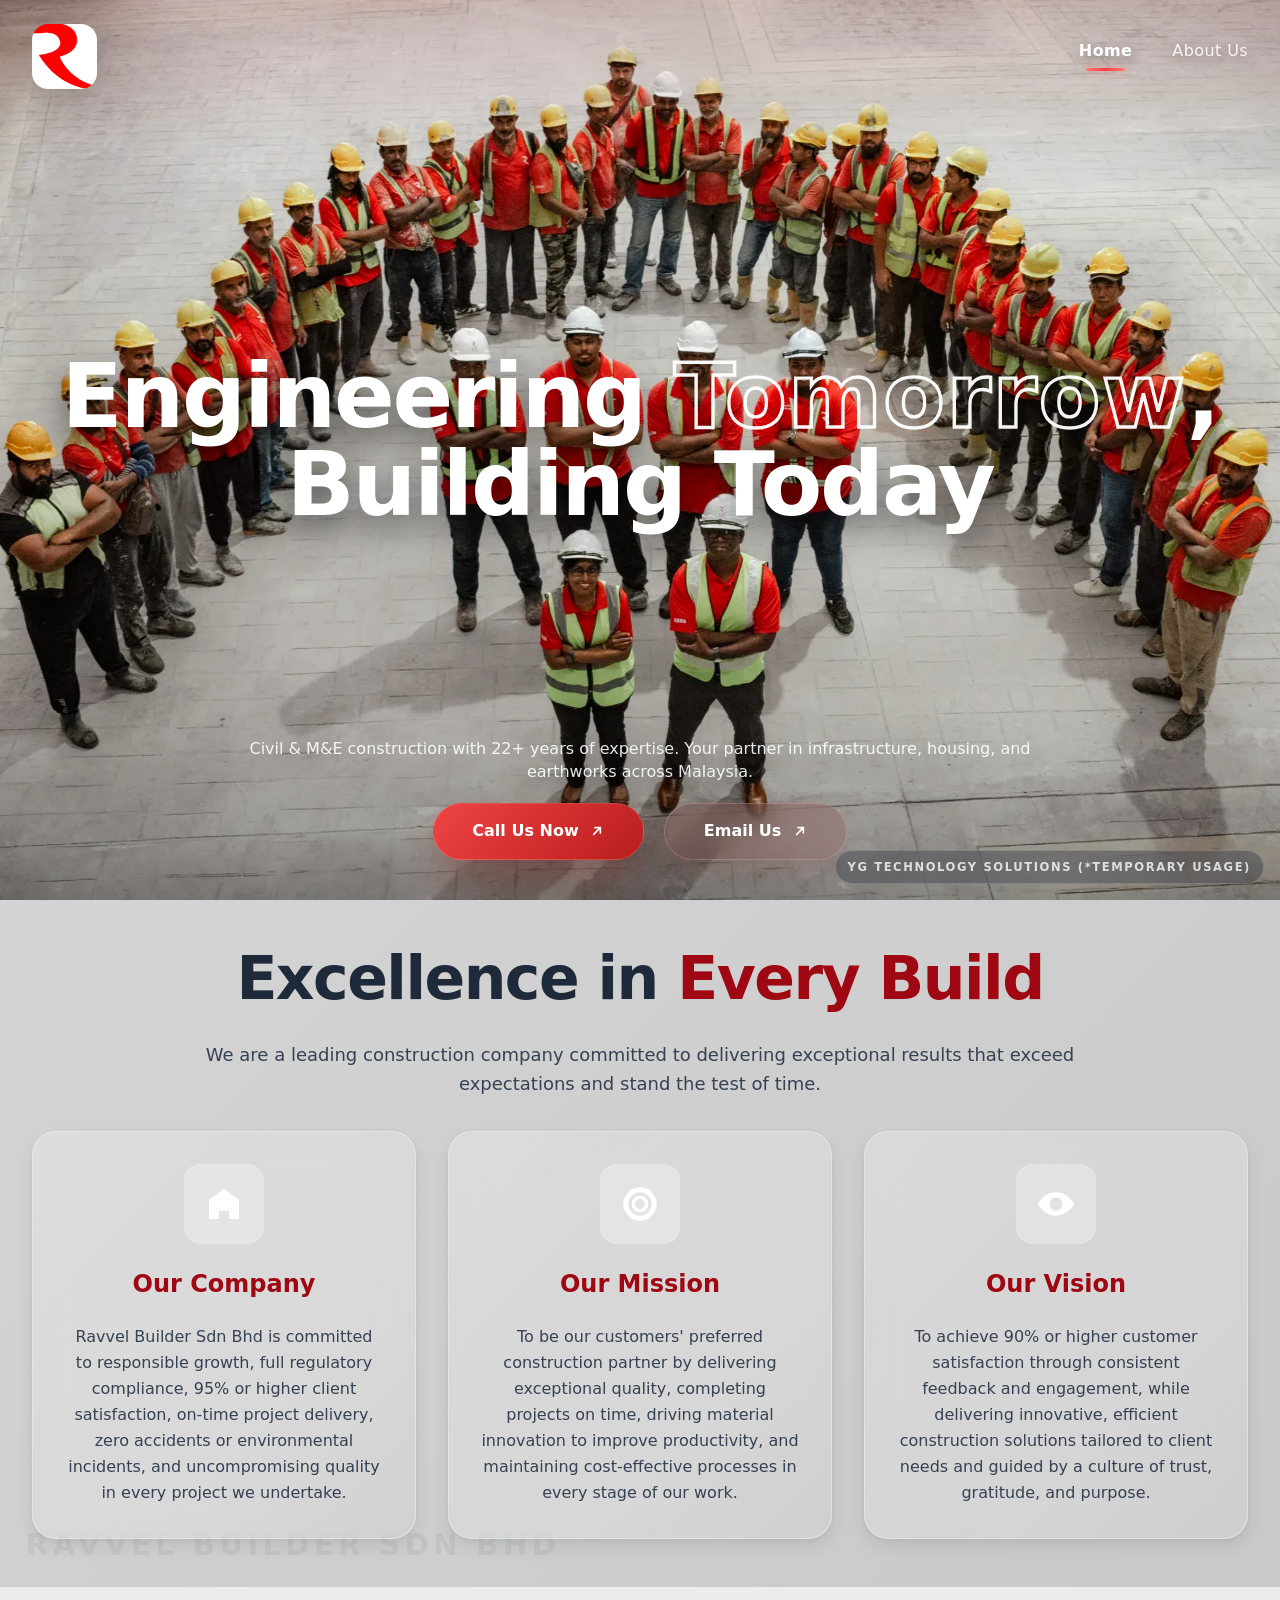
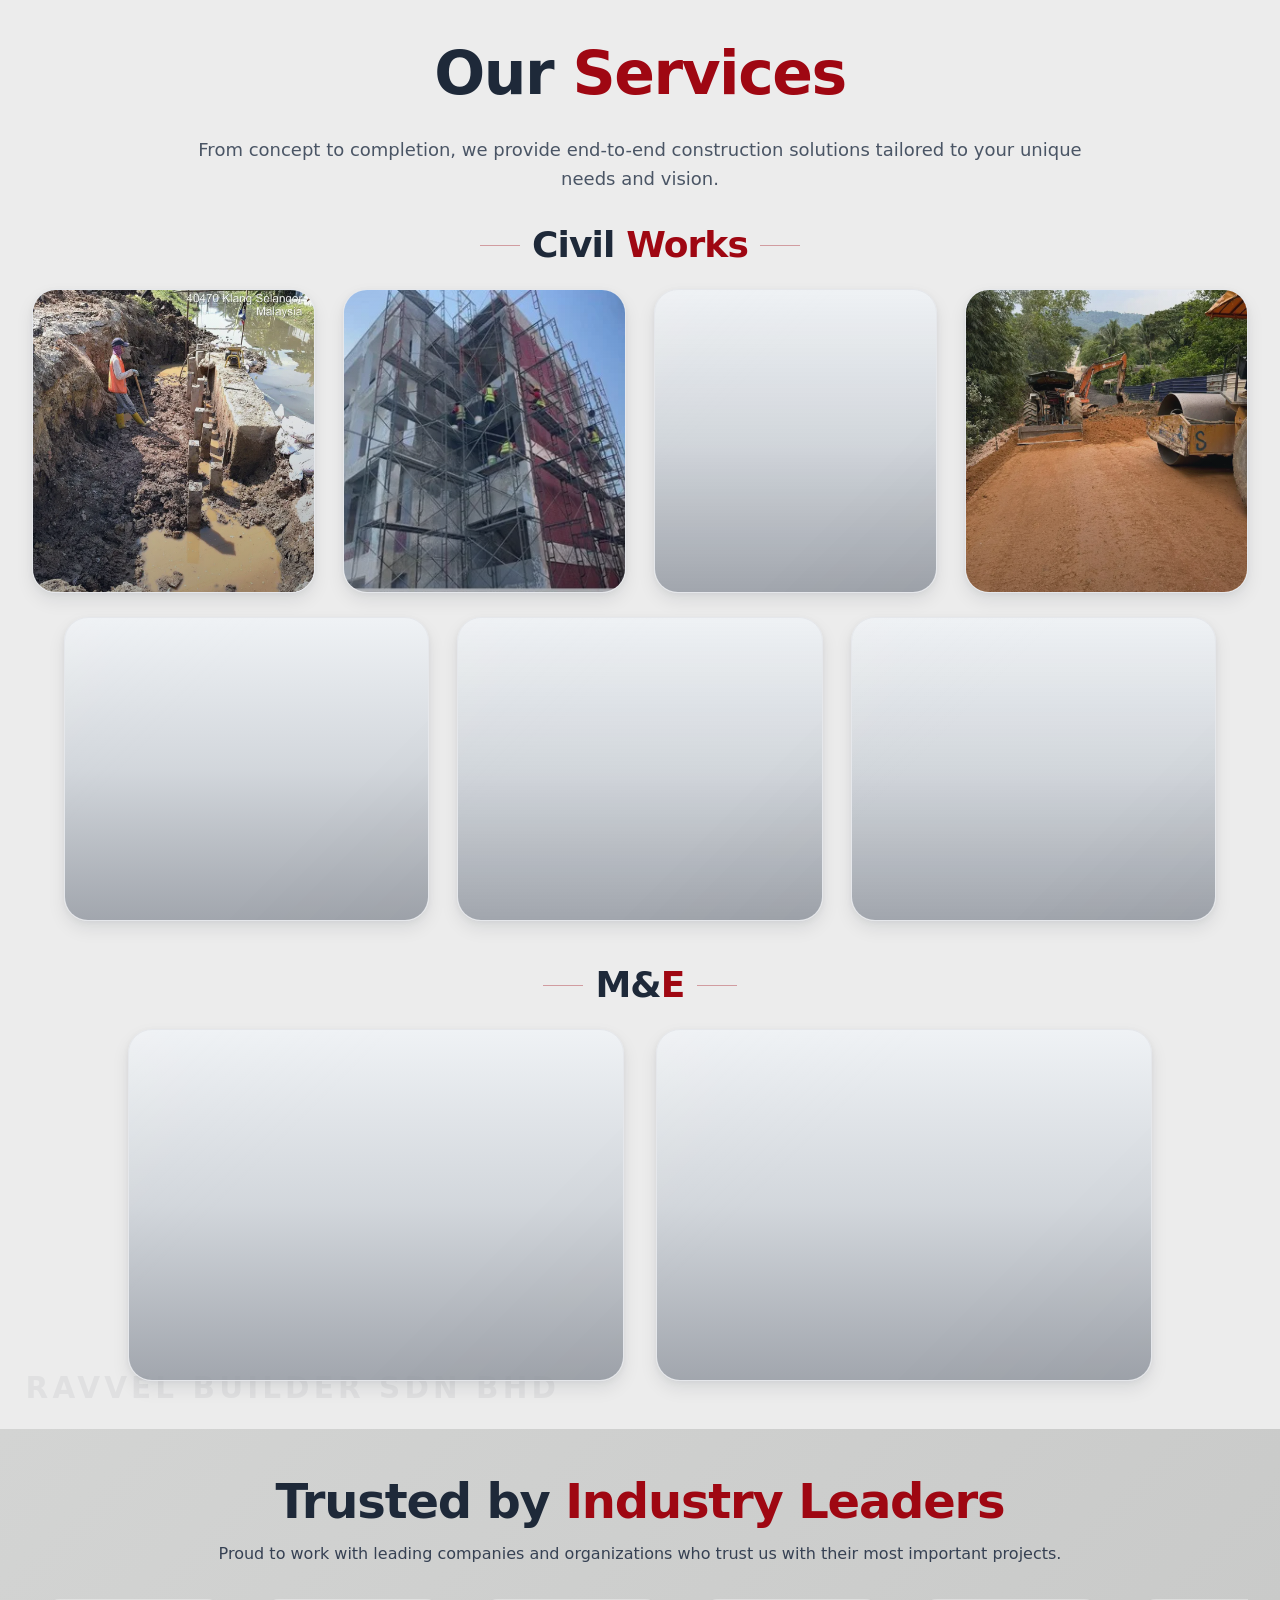
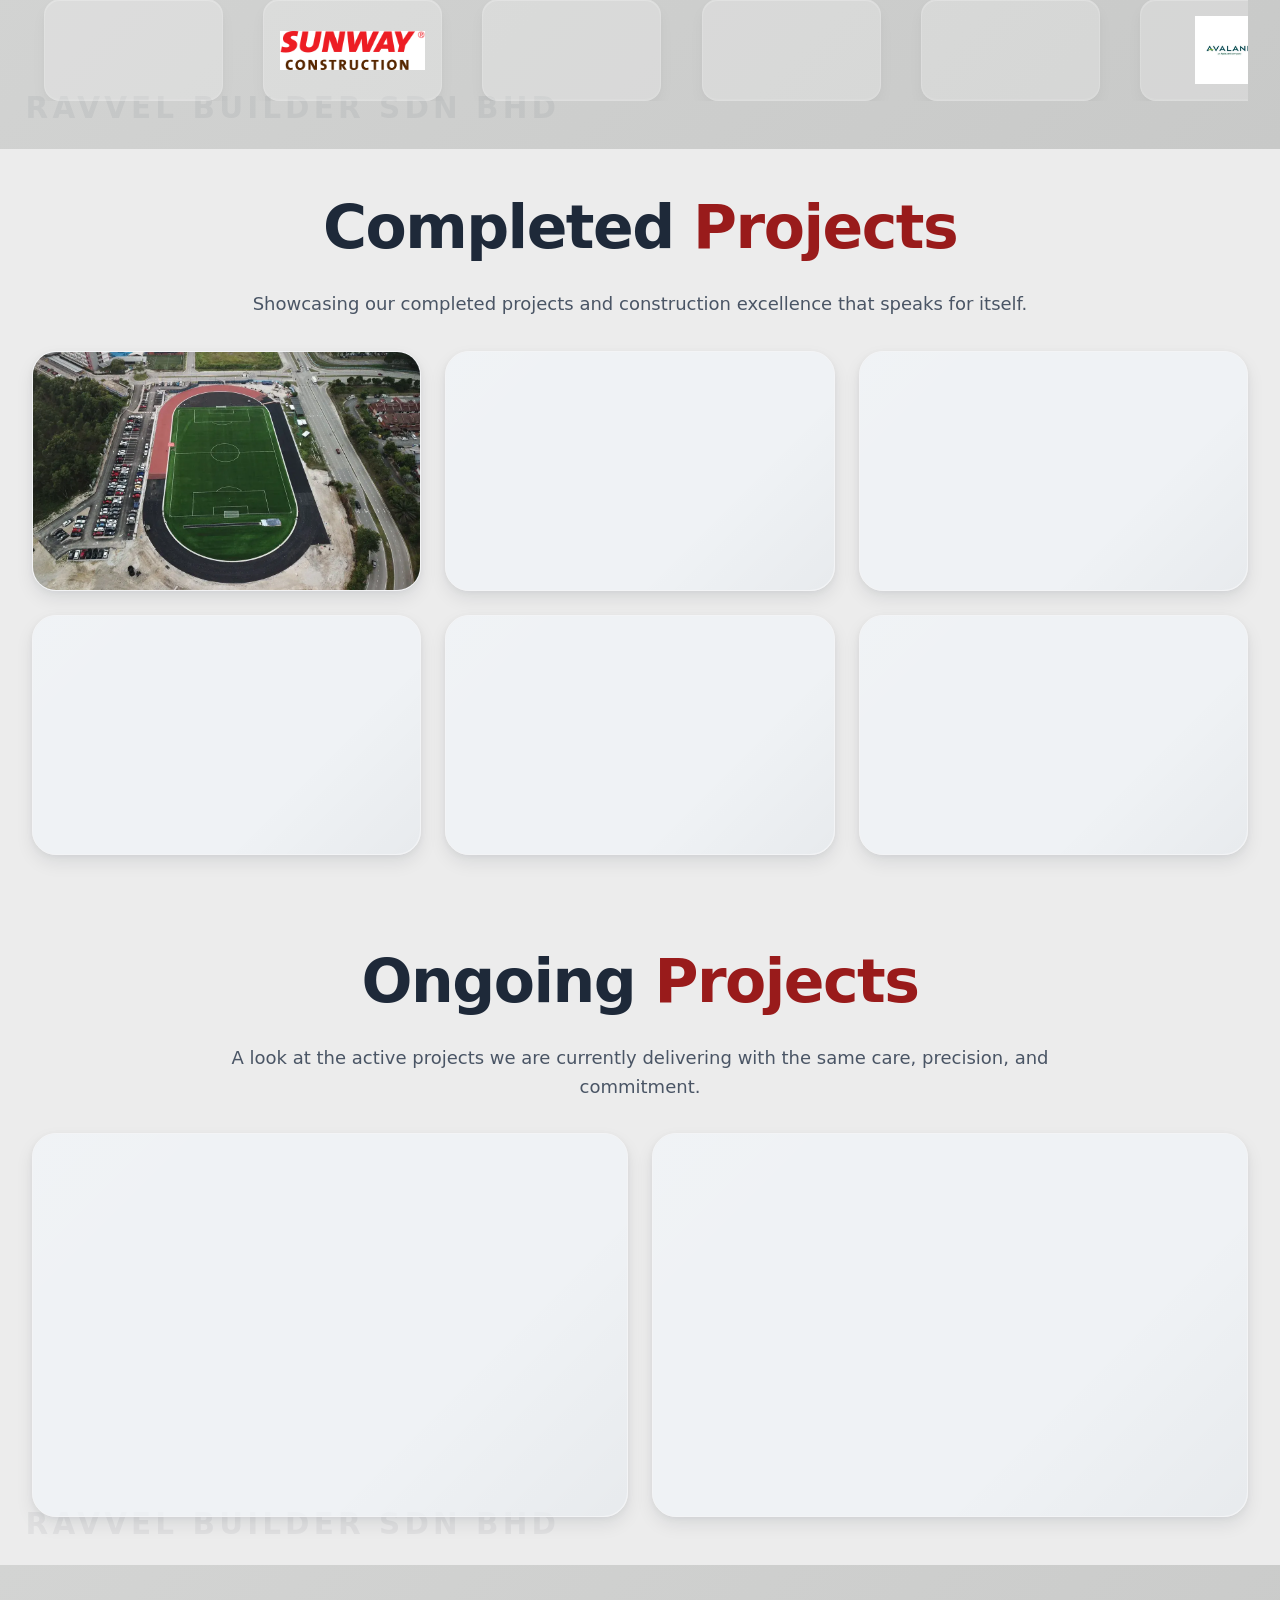
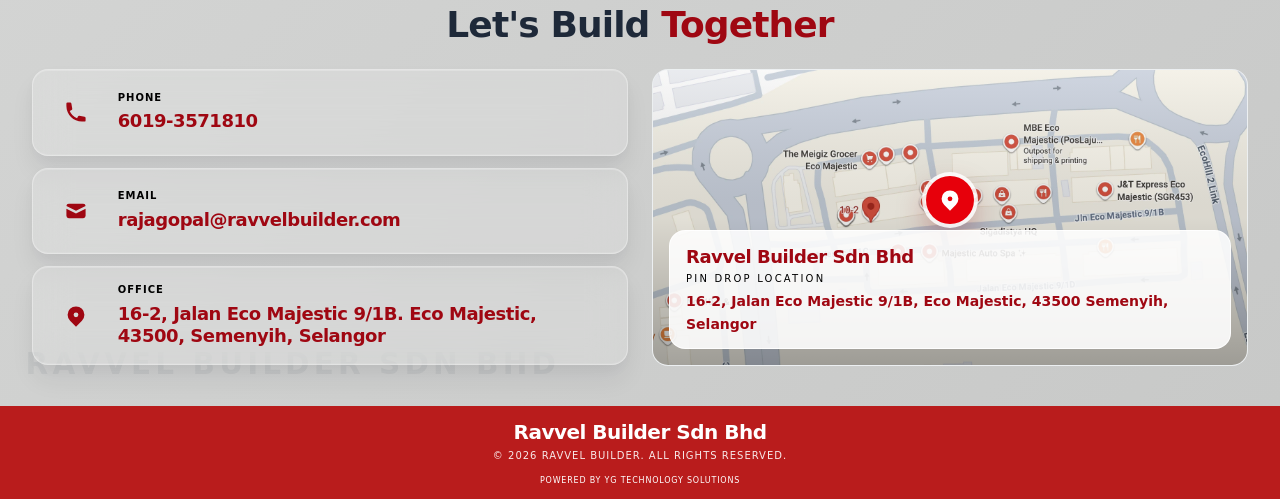
==== commit 99745c4f: "Clean up client logo carousel cards" ====
--- a/index.html
+++ b/index.html
@@ -19,7 +19,7 @@
     <meta name="twitter:description" content="Civil, M&E, infrastructure, housing, drainage, roadworks, and earthworks services across Malaysia.">
     <meta name="twitter:image" content="https://ravvelbuilder.com.my/assets/images/hero.webp">
     <title>Ravvel Builder Sdn Bhd | Civil, M&E & Infrastructure Malaysia</title>
-    <link rel="stylesheet" href="assets/css/site.css?v=client-logo-glass-20260805b">
+    <link rel="stylesheet" href="assets/css/site.css?v=client-logo-clean-20260805">
     <link rel="icon" type="image/png" sizes="32x32" href="/favicon-32x32.png?v=20260731">
     <link rel="icon" type="image/png" sizes="16x16" href="/favicon-16x16.png?v=20260731">
     <link rel="shortcut icon" href="/favicon.ico?v=20260731">
@@ -325,7 +325,6 @@
             
             <div class="client-logo-marquee">
                 <div class="client-logo-track">
-                    <div class="client-logo-set">
                     <div class="client-logo-card">
                         <img src="assets/images/client-sports-tech-pro.webp" alt="SportsTech Pro" class="client-logo-image" loading="lazy" decoding="async">
                     </div>
@@ -353,9 +352,7 @@
                     <div class="client-logo-card">
                         <img src="assets/images/client-akademi-memandu-sekalian.webp" alt="Akademi Memandu Sekalian" class="client-logo-image" loading="lazy" decoding="async">
                     </div>
-                    </div>
-
-                    <div class="client-logo-set" aria-hidden="true">
+
                     <div class="client-logo-card" aria-hidden="true">
                         <img src="assets/images/client-sports-tech-pro.webp" alt="" class="client-logo-image" loading="lazy" decoding="async">
                     </div>
@@ -382,7 +379,6 @@
                     </div>
                     <div class="client-logo-card" aria-hidden="true">
                         <img src="assets/images/client-akademi-memandu-sekalian.webp" alt="" class="client-logo-image" loading="lazy" decoding="async">
-                    </div>
                     </div>
                 </div>
             </div>
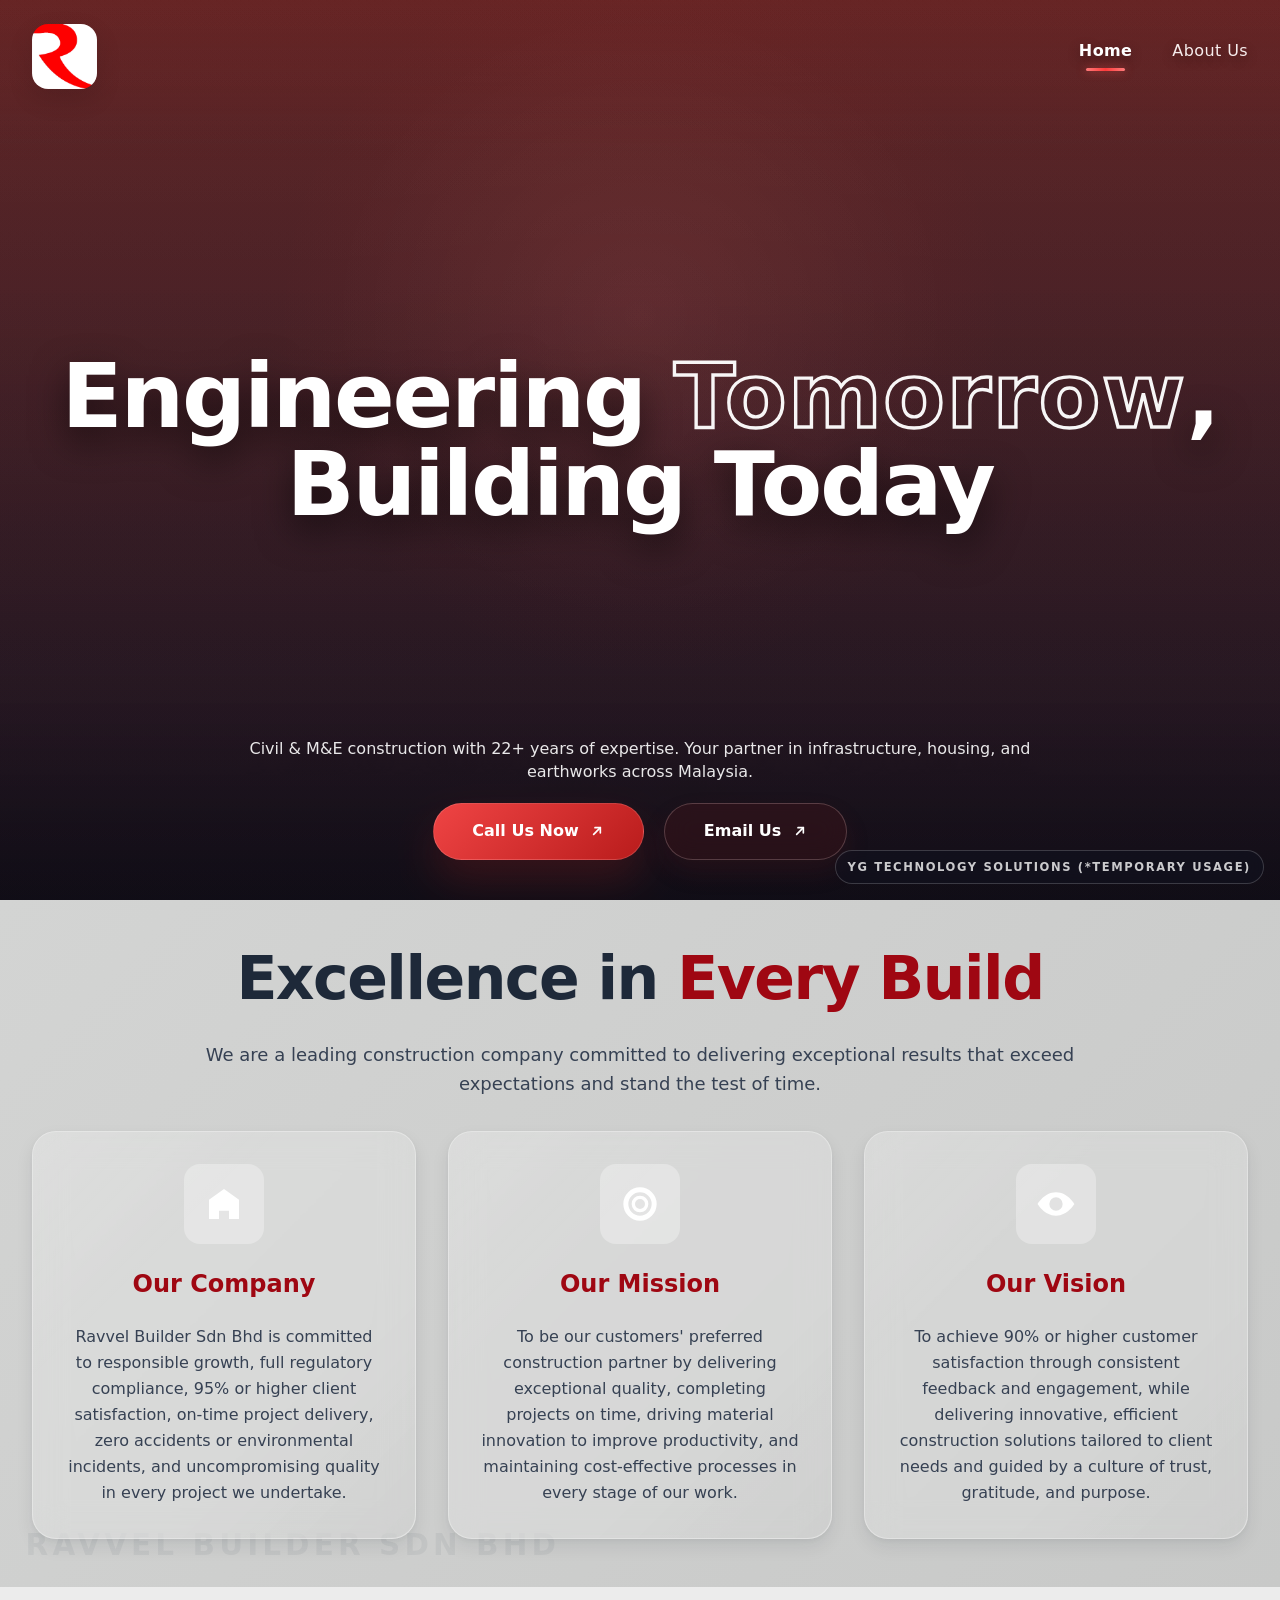
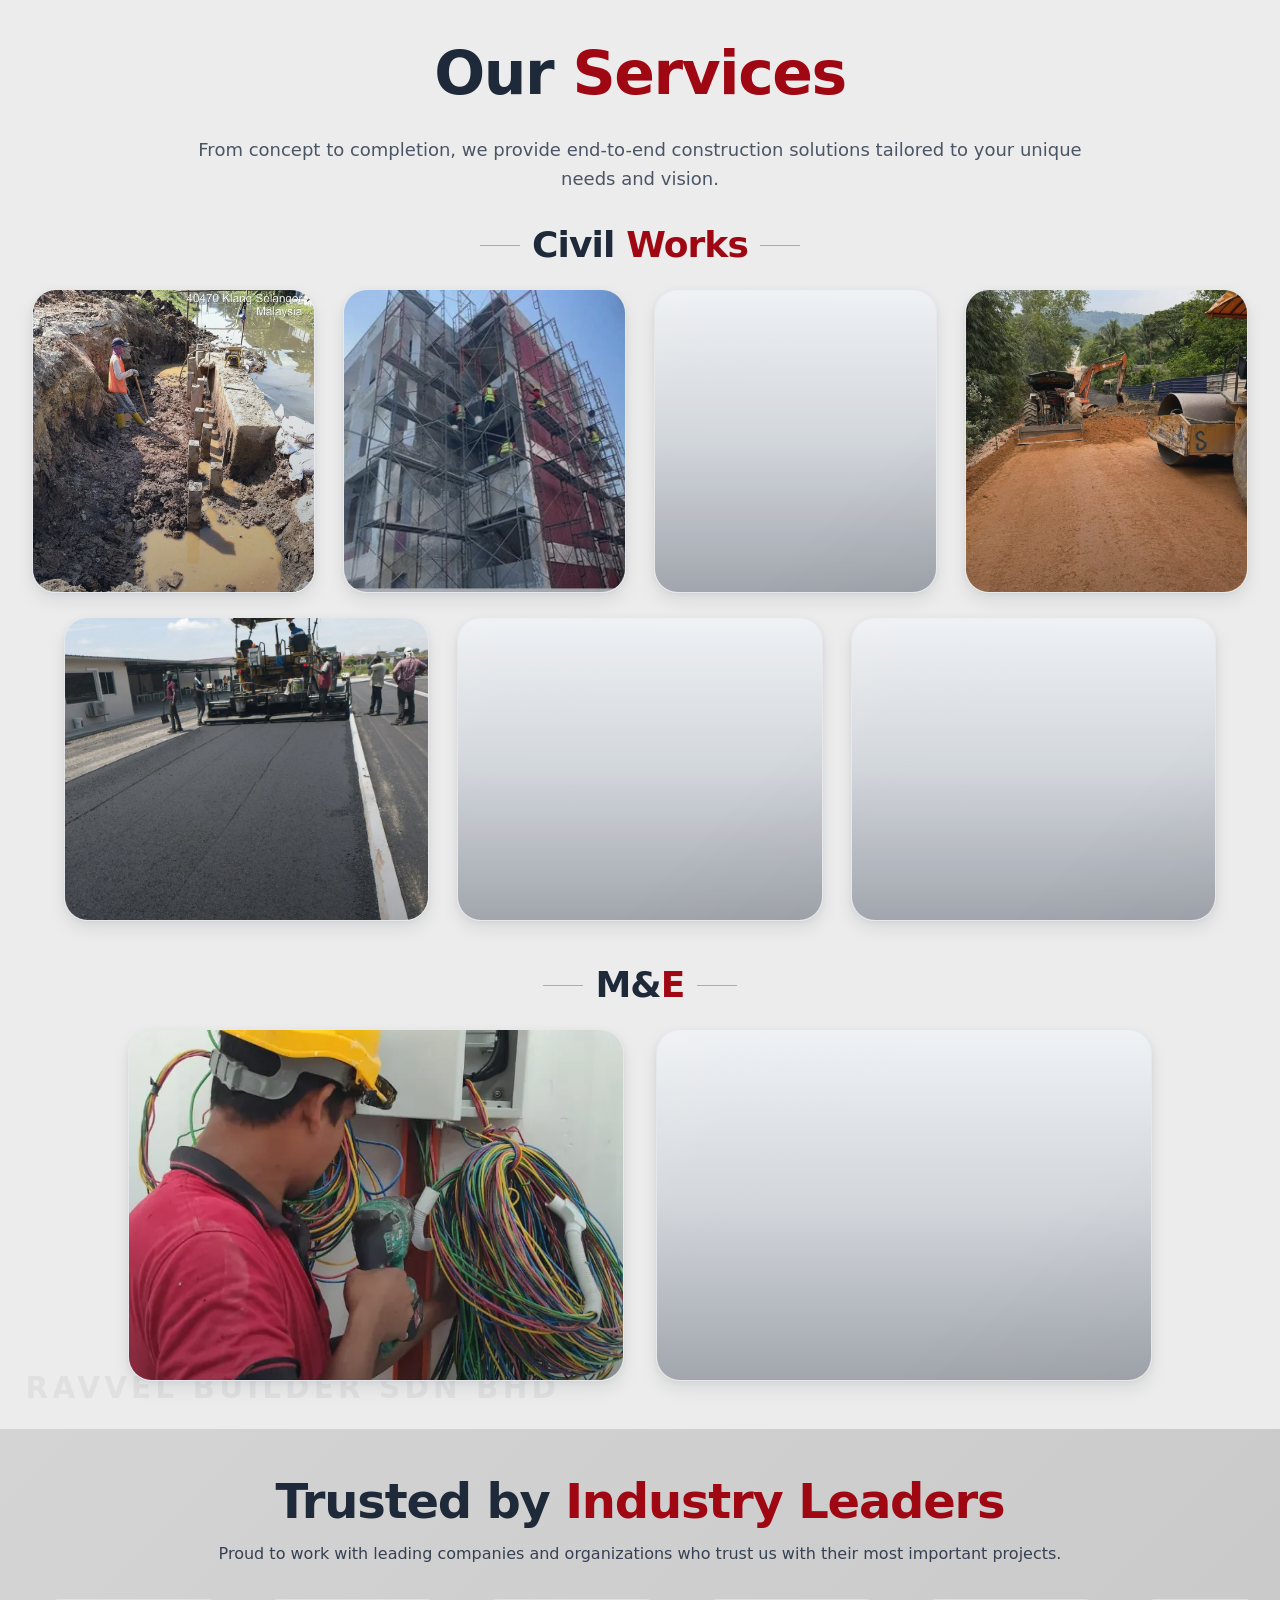
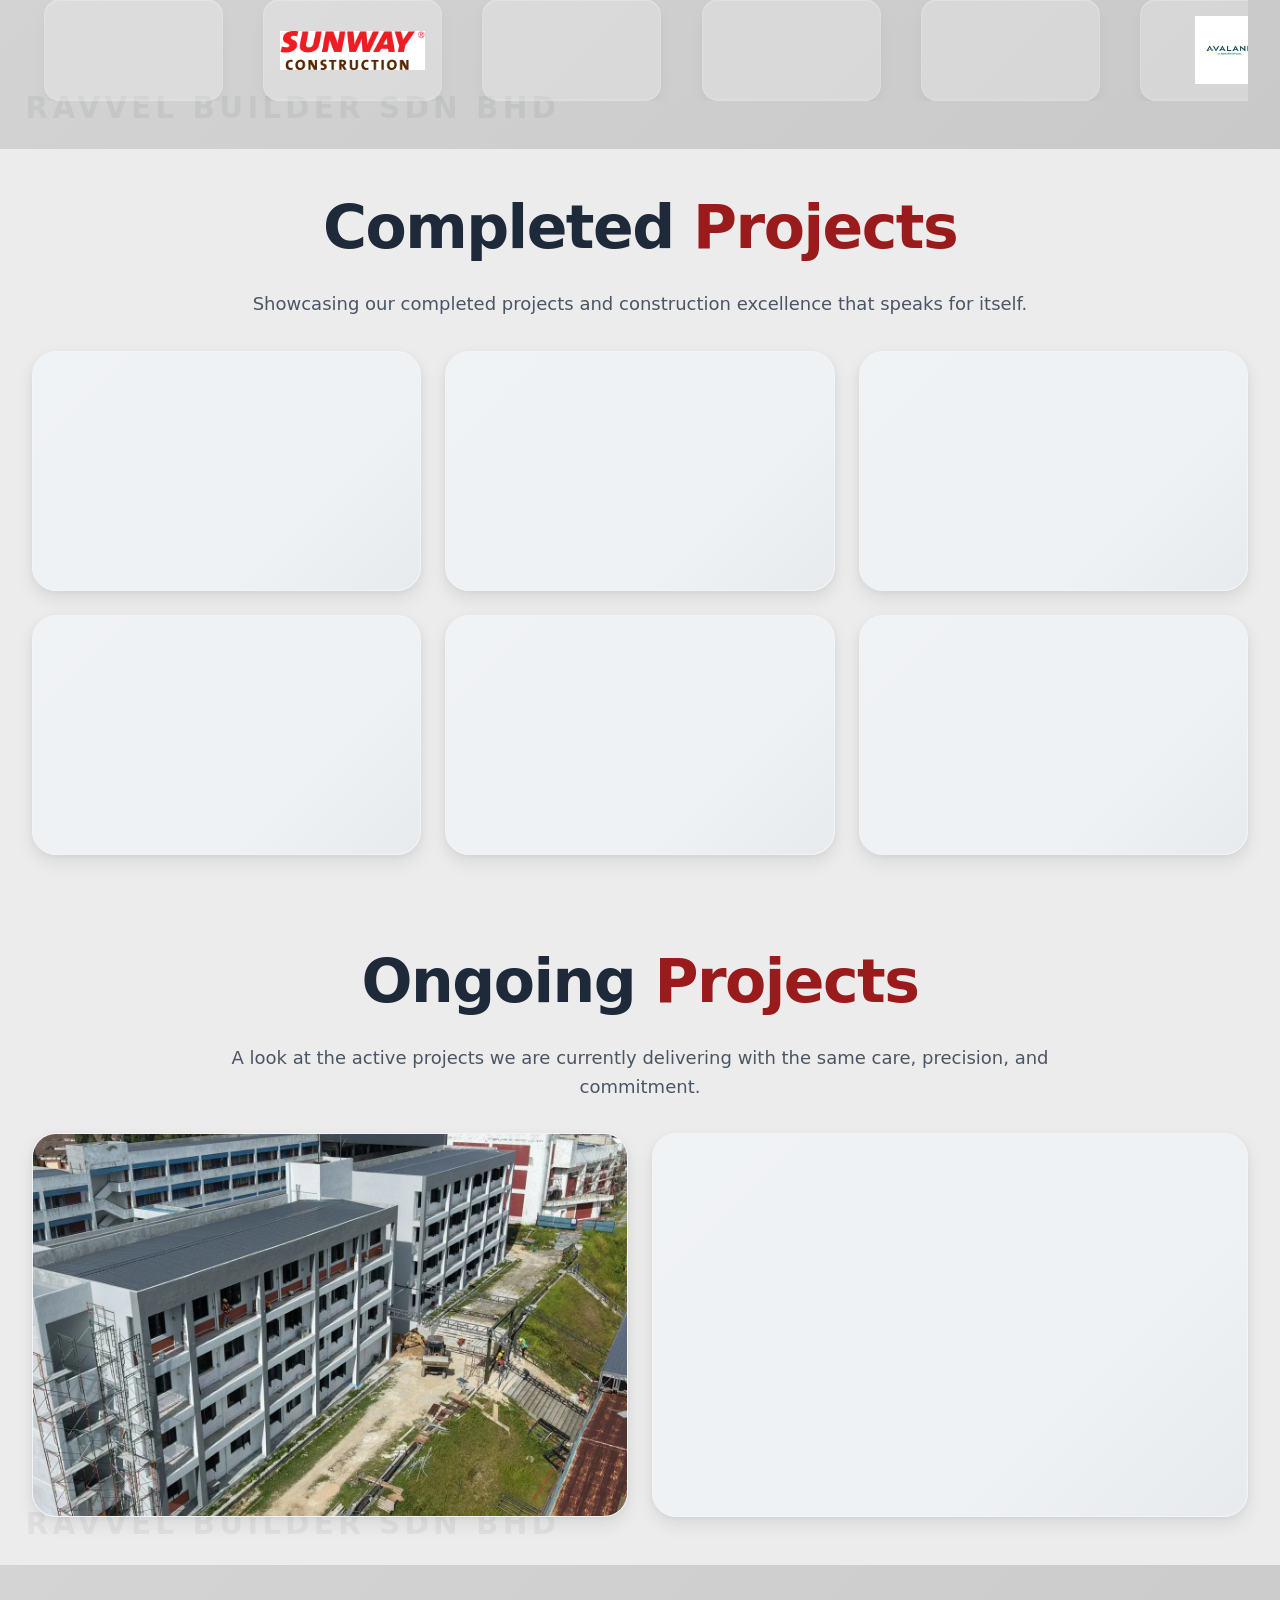
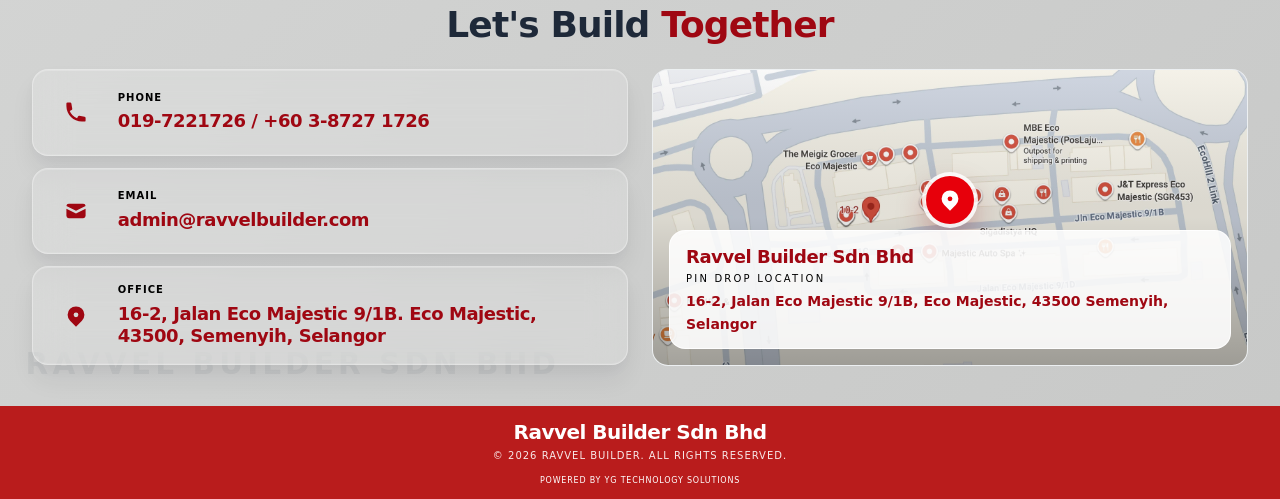
==== commit 6dd624f3: "Update contact phone and email" ====
--- a/index.html
+++ b/index.html
@@ -32,8 +32,8 @@
       "name": "Ravvel Builder Sdn Bhd",
       "description": "Civil, M&E, infrastructure, housing, drainage, roadworks, and earthworks services across Malaysia.",
       "url": "https://ravvelbuilder.com.my/",
-      "telephone": "+60193571810",
-      "email": "rajagopal@ravvelbuilder.com",
+      "telephone": "+60197221726",
+      "email": "admin@ravvelbuilder.com",
       "address": {
         "@type": "PostalAddress",
         "streetAddress": "16-2, Jalan Eco Majestic 9/1B, Eco Majestic",
@@ -102,7 +102,7 @@
                         Civil & M&E construction with 22+ years of expertise. Your partner in infrastructure, housing, and earthworks across Malaysia.
                     </p>
                     <div class="hero-cta-row flex flex-col gap-4 sm:flex-row sm:gap-5">
-                        <a href="tel:60193571810" aria-label="Call Us Now" class="hero-cta hero-cta-primary px-7 py-3.5 sm:px-10 sm:py-4 font-semibold text-sm sm:text-base text-center whitespace-nowrap">
+                        <a href="tel:+60197221726" aria-label="Call Us Now" class="hero-cta hero-cta-primary px-7 py-3.5 sm:px-10 sm:py-4 font-semibold text-sm sm:text-base text-center whitespace-nowrap">
                         <span>Call Us Now</span>
                         <svg class="hero-cta-icon" viewBox="0 0 24 24" fill="none" stroke="currentColor" stroke-width="2.35" stroke-linecap="round" stroke-linejoin="round" aria-hidden="true">
                             <path d="M22 16.92v3a2 2 0 0 1-2.18 2 19.82 19.82 0 0 1-8.63-3.07 19.5 19.5 0 0 1-6-6A19.82 19.82 0 0 1 2.12 4.18 2 2 0 0 1 4.11 2h3a2 2 0 0 1 2 1.72c.12.9.33 1.77.63 2.61a2 2 0 0 1-.45 2.11L8 9.73a16 16 0 0 0 6.27 6.27l1.29-1.29a2 2 0 0 1 2.11-.45c.84.3 1.71.51 2.61.63A2 2 0 0 1 22 16.92z"></path>
@@ -112,7 +112,7 @@
                             <path d="M9 7h8v8"></path>
                         </svg>
                     </a>
-                        <a href="mailto:rajagopal@ravvelbuilder.com" aria-label="Email Us" class="hero-cta hero-cta-secondary px-7 py-3.5 sm:px-10 sm:py-4 font-semibold text-sm sm:text-base text-center whitespace-nowrap">
+                        <a href="mailto:admin@ravvelbuilder.com" aria-label="Email Us" class="hero-cta hero-cta-secondary px-7 py-3.5 sm:px-10 sm:py-4 font-semibold text-sm sm:text-base text-center whitespace-nowrap">
                         <span>Email Us</span>
                         <svg class="hero-cta-icon" viewBox="0 0 24 24" fill="none" stroke="currentColor" stroke-width="2.35" stroke-linecap="round" stroke-linejoin="round" aria-hidden="true">
                             <path d="m22 7-8.97 5.7a2 2 0 0 1-2.06 0L2 7"></path>
@@ -590,8 +590,8 @@
                         </div>
                         <div class="contact-info-content text-left">
                             <h3 class="contact-info-label text-[9px] lg:text-[10px] font-bold text-black uppercase tracking-widest">Phone</h3>
-                            <a href="https://wa.me/60193571810?text=Hello%20Ravvel%20Builder%20Sdn%20Bhd" target="_blank" rel="noopener noreferrer" class="contact-info-value text-sm lg:text-lg font-semibold text-red-800 tracking-tight underline-offset-4 hover:underline focus-visible:underline">
-                                6019-3571810
+                            <a href="https://wa.me/60197221726?text=Hello%20Ravvel%20Builder%20Sdn%20Bhd" target="_blank" rel="noopener noreferrer" class="contact-info-value text-sm lg:text-lg font-semibold text-red-800 tracking-tight underline-offset-4 hover:underline focus-visible:underline">
+                                019-7221726 / +60 3-8727 1726
                             </a>
                         </div>
                     </div>
@@ -606,8 +606,8 @@
                         </div>
                         <div class="contact-info-content text-left">
                             <h3 class="contact-info-label text-[9px] lg:text-[10px] font-bold text-black uppercase tracking-widest">Email</h3>
-                            <a href="mailto:rajagopal@ravvelbuilder.com" class="contact-info-value text-sm lg:text-lg font-semibold text-red-800 tracking-tight underline-offset-4 hover:underline focus-visible:underline">
-                                rajagopal@ravvelbuilder.com
+                            <a href="mailto:admin@ravvelbuilder.com" class="contact-info-value text-sm lg:text-lg font-semibold text-red-800 tracking-tight underline-offset-4 hover:underline focus-visible:underline">
+                                admin@ravvelbuilder.com
                             </a>
                         </div>
                     </div>
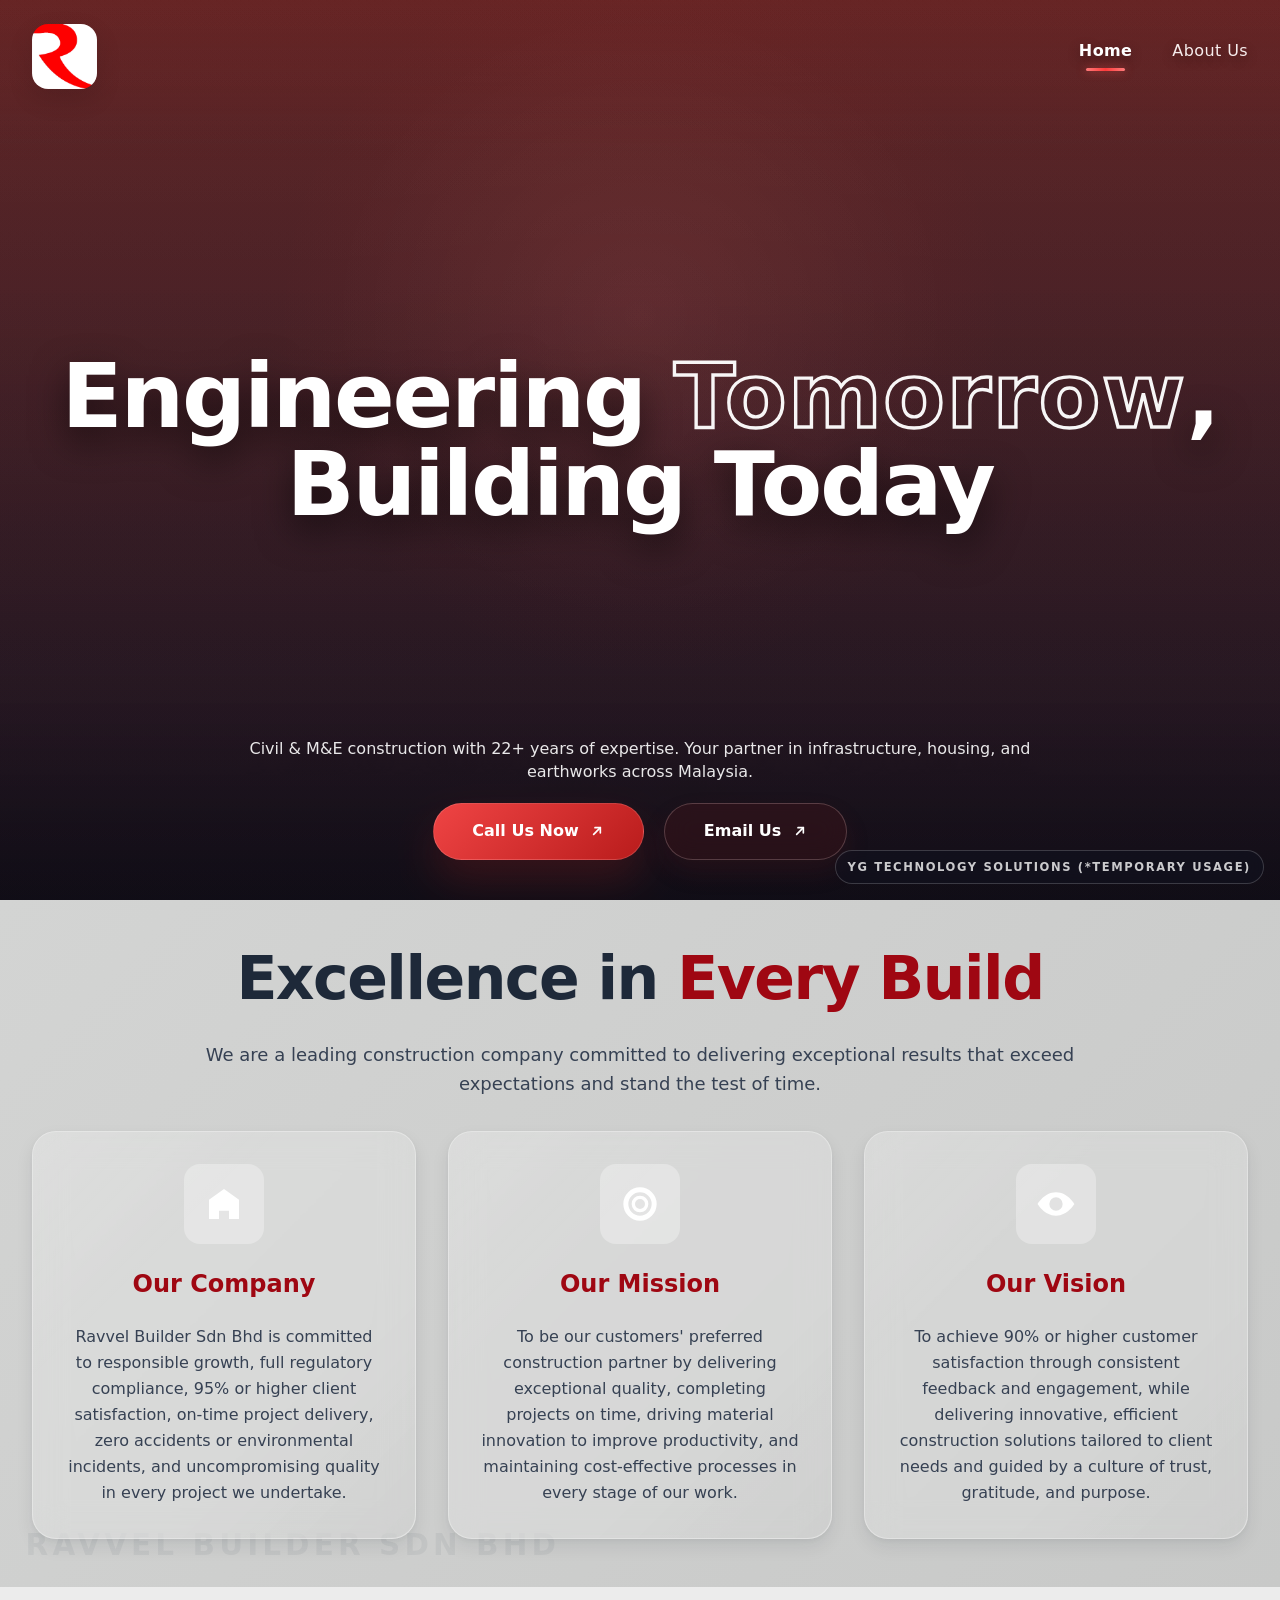
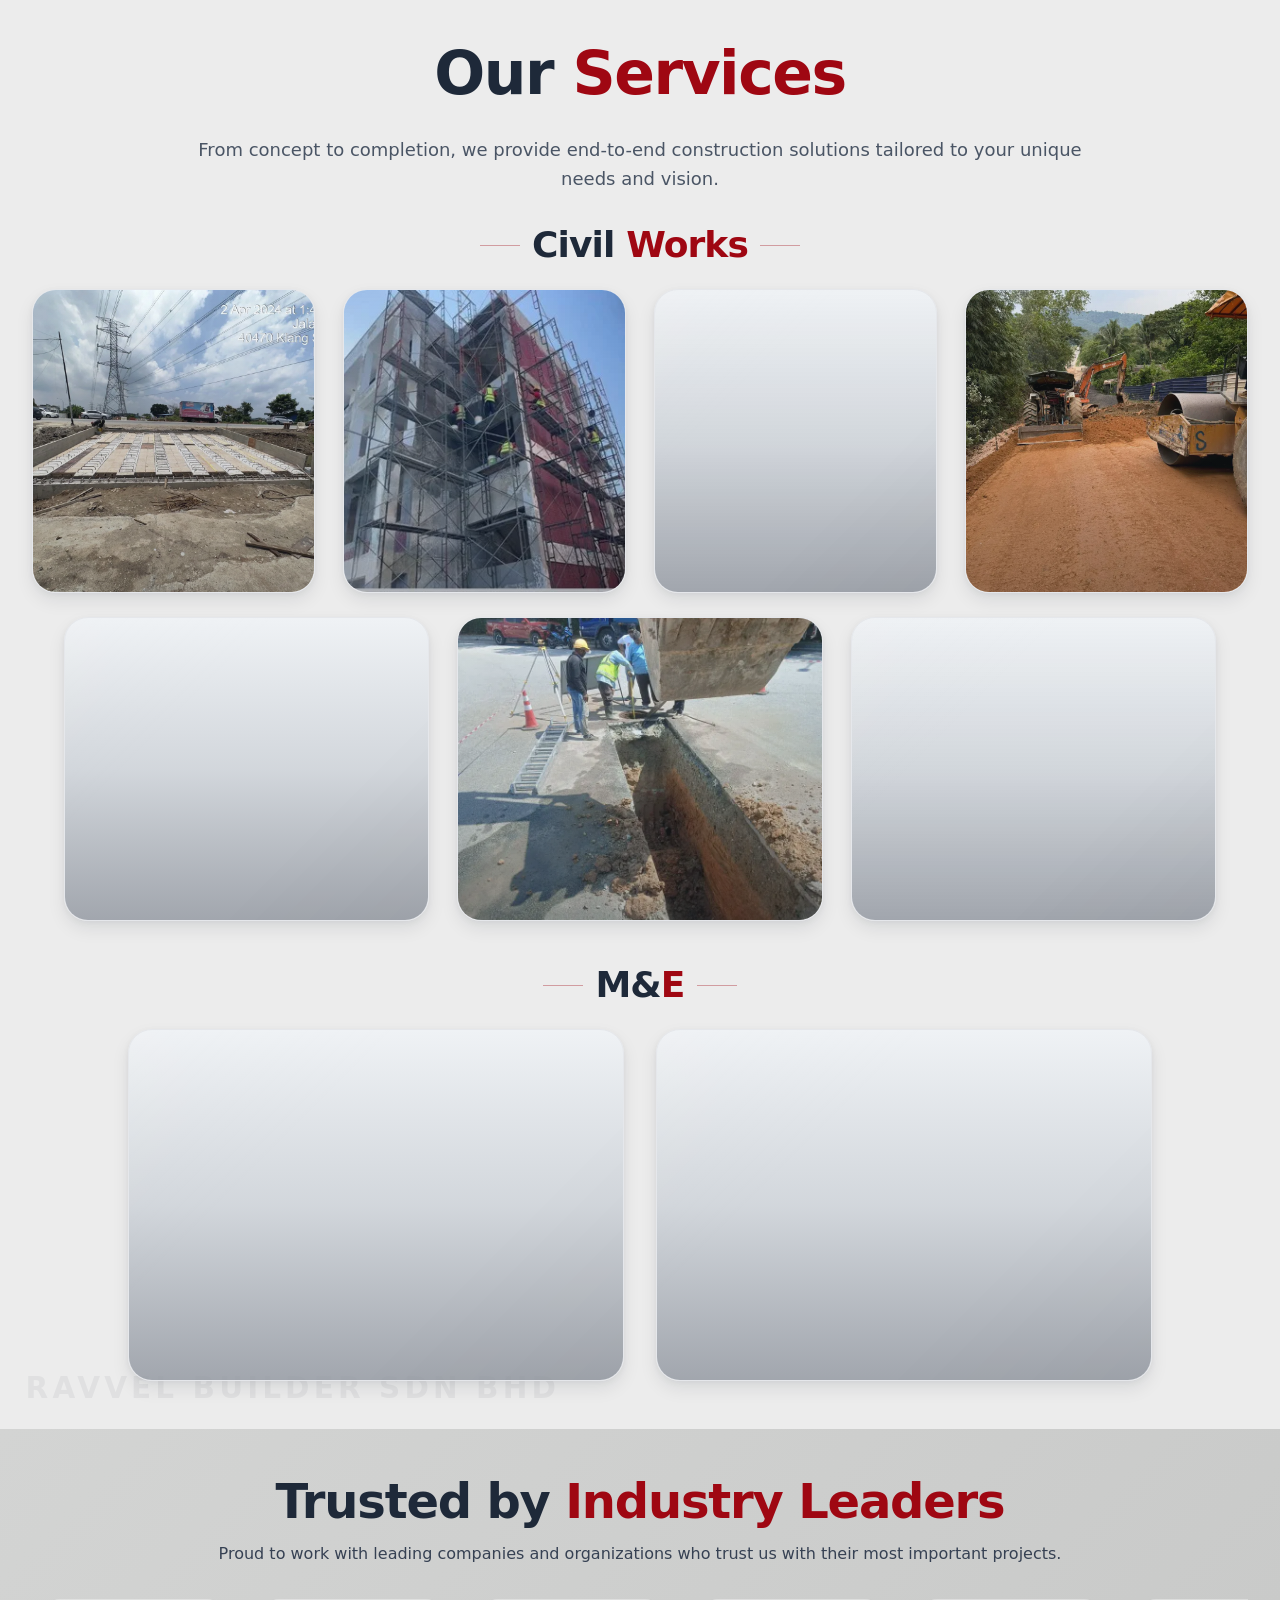
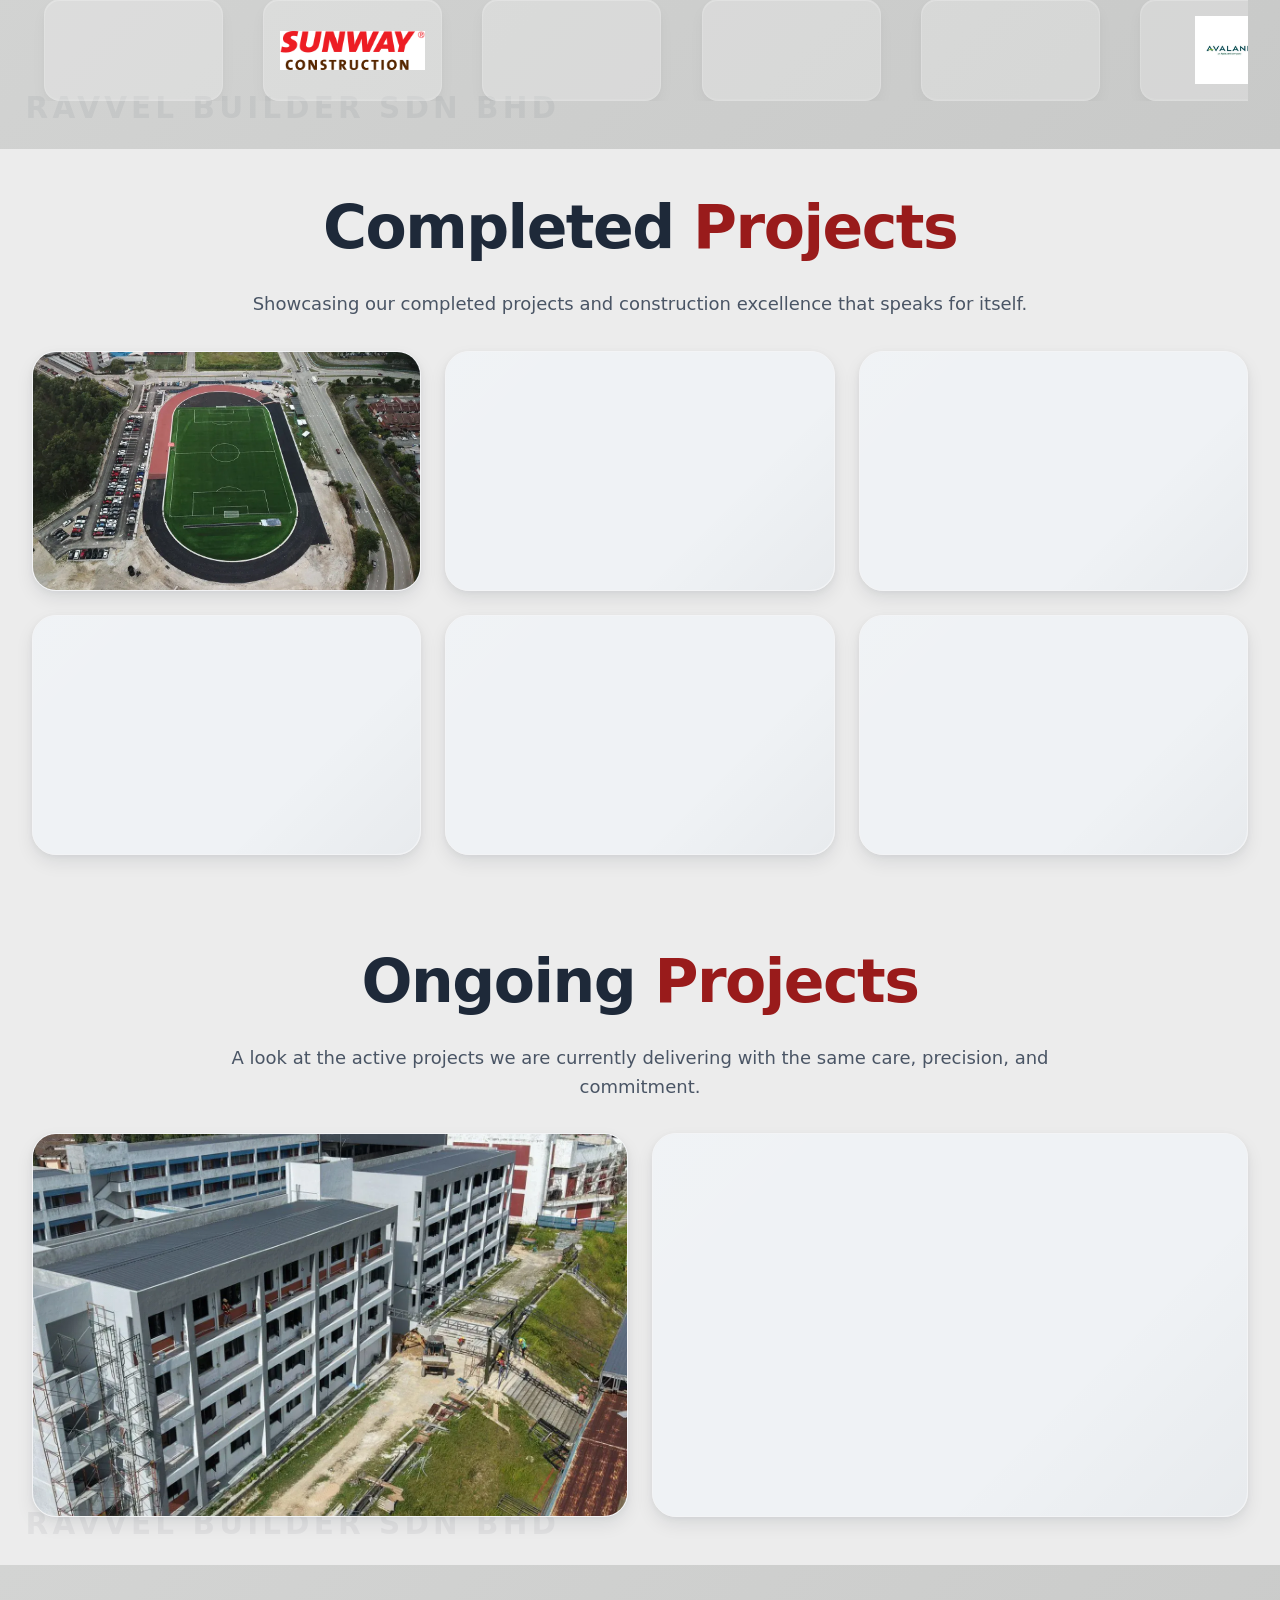
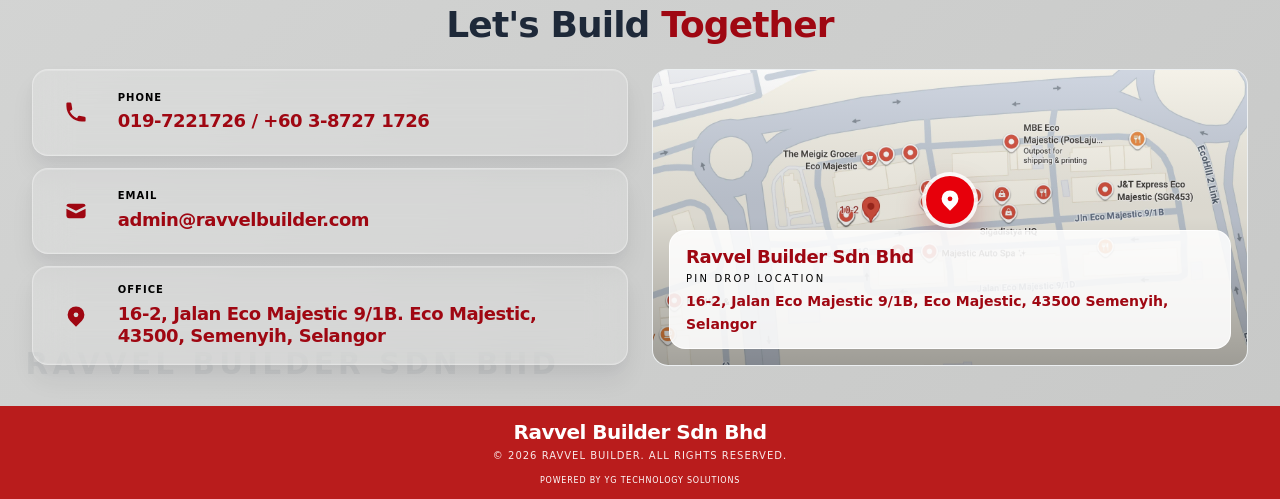
==== commit 7df7eb7c: "Separate phone contact links" ====
--- a/index.html
+++ b/index.html
@@ -590,9 +590,11 @@
                         </div>
                         <div class="contact-info-content text-left">
                             <h3 class="contact-info-label text-[9px] lg:text-[10px] font-bold text-black uppercase tracking-widest">Phone</h3>
-                            <a href="https://wa.me/60197221726?text=Hello%20Ravvel%20Builder%20Sdn%20Bhd" target="_blank" rel="noopener noreferrer" class="contact-info-value text-sm lg:text-lg font-semibold text-red-800 tracking-tight underline-offset-4 hover:underline focus-visible:underline">
-                                019-7221726 / +60 3-8727 1726
-                            </a>
+                            <div class="contact-info-value text-sm lg:text-lg font-semibold text-red-800 tracking-tight">
+                                <a href="tel:+60197221726" class="underline-offset-4 hover:underline focus-visible:underline">019-7221726</a>
+                                <span aria-hidden="true"> / </span>
+                                <a href="tel:+60387271726" class="underline-offset-4 hover:underline focus-visible:underline">+60 3-8727 1726</a>
+                            </div>
                         </div>
                     </div>
 
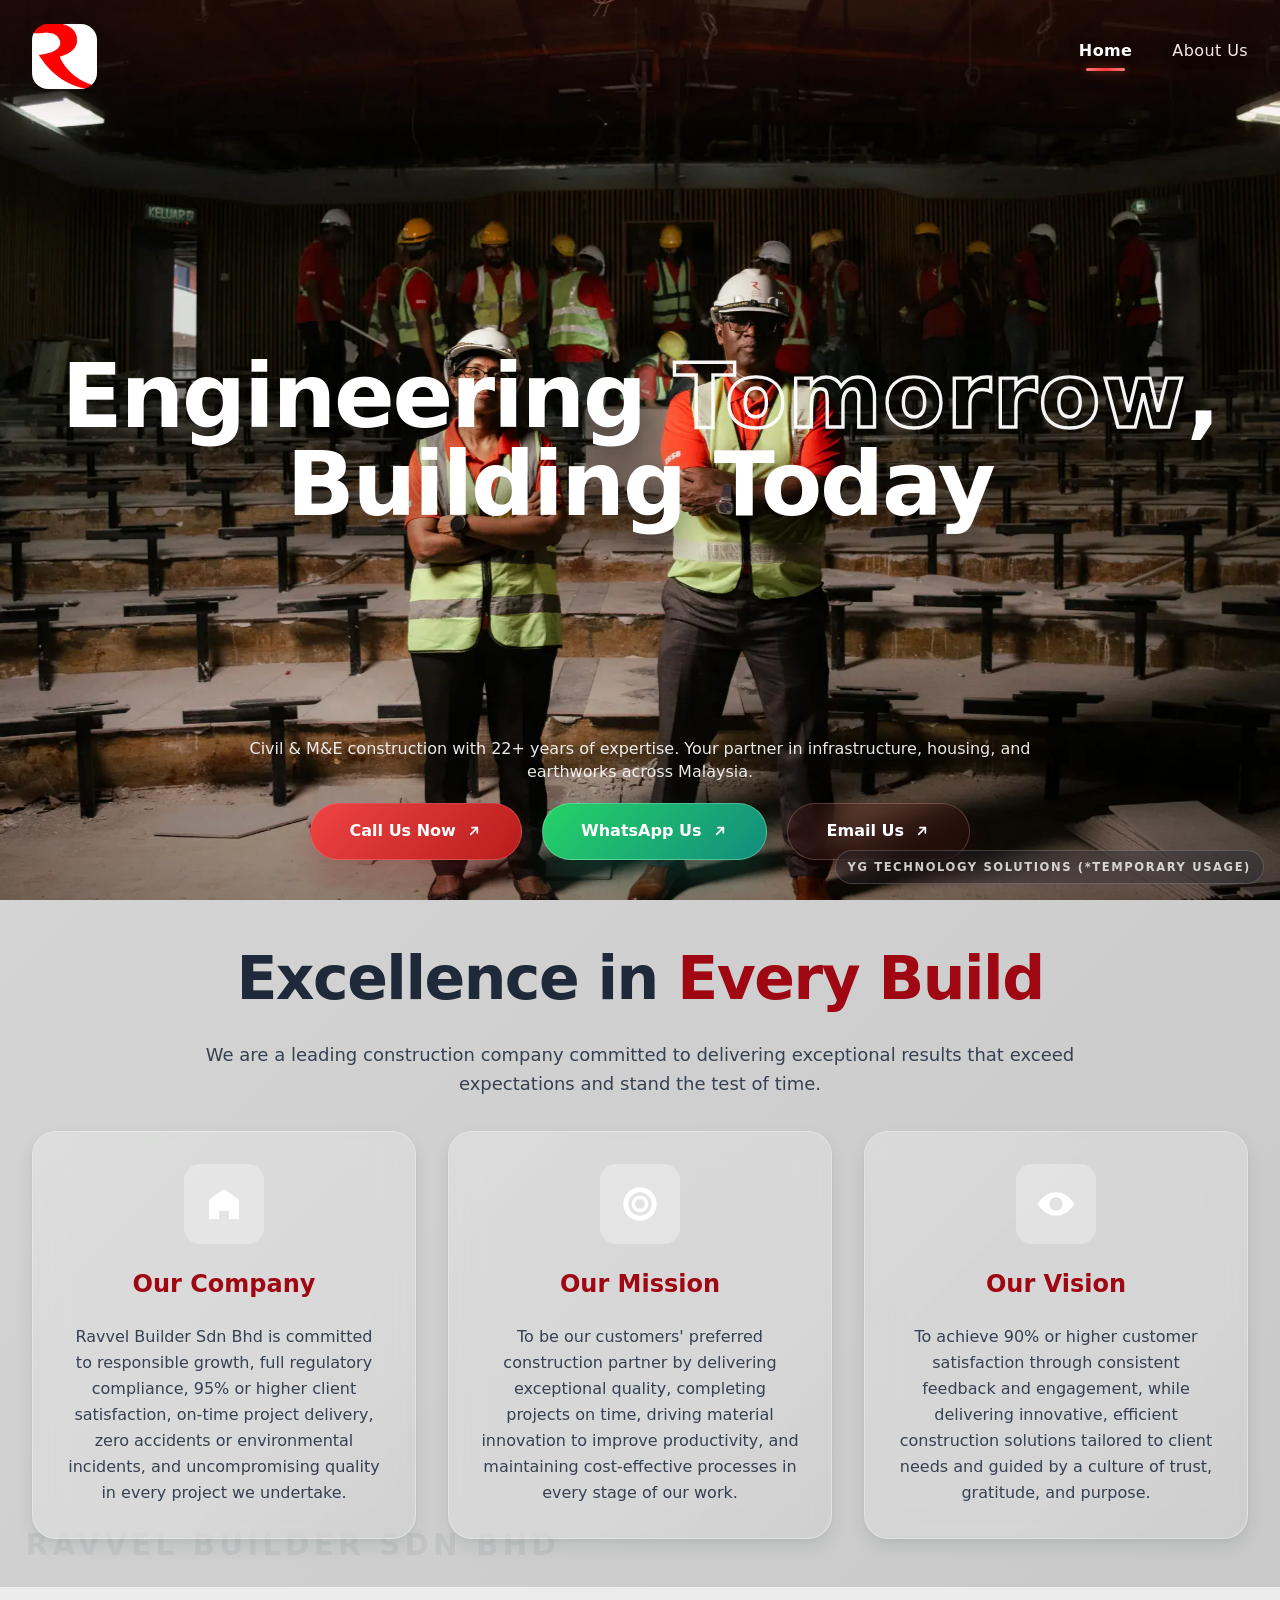
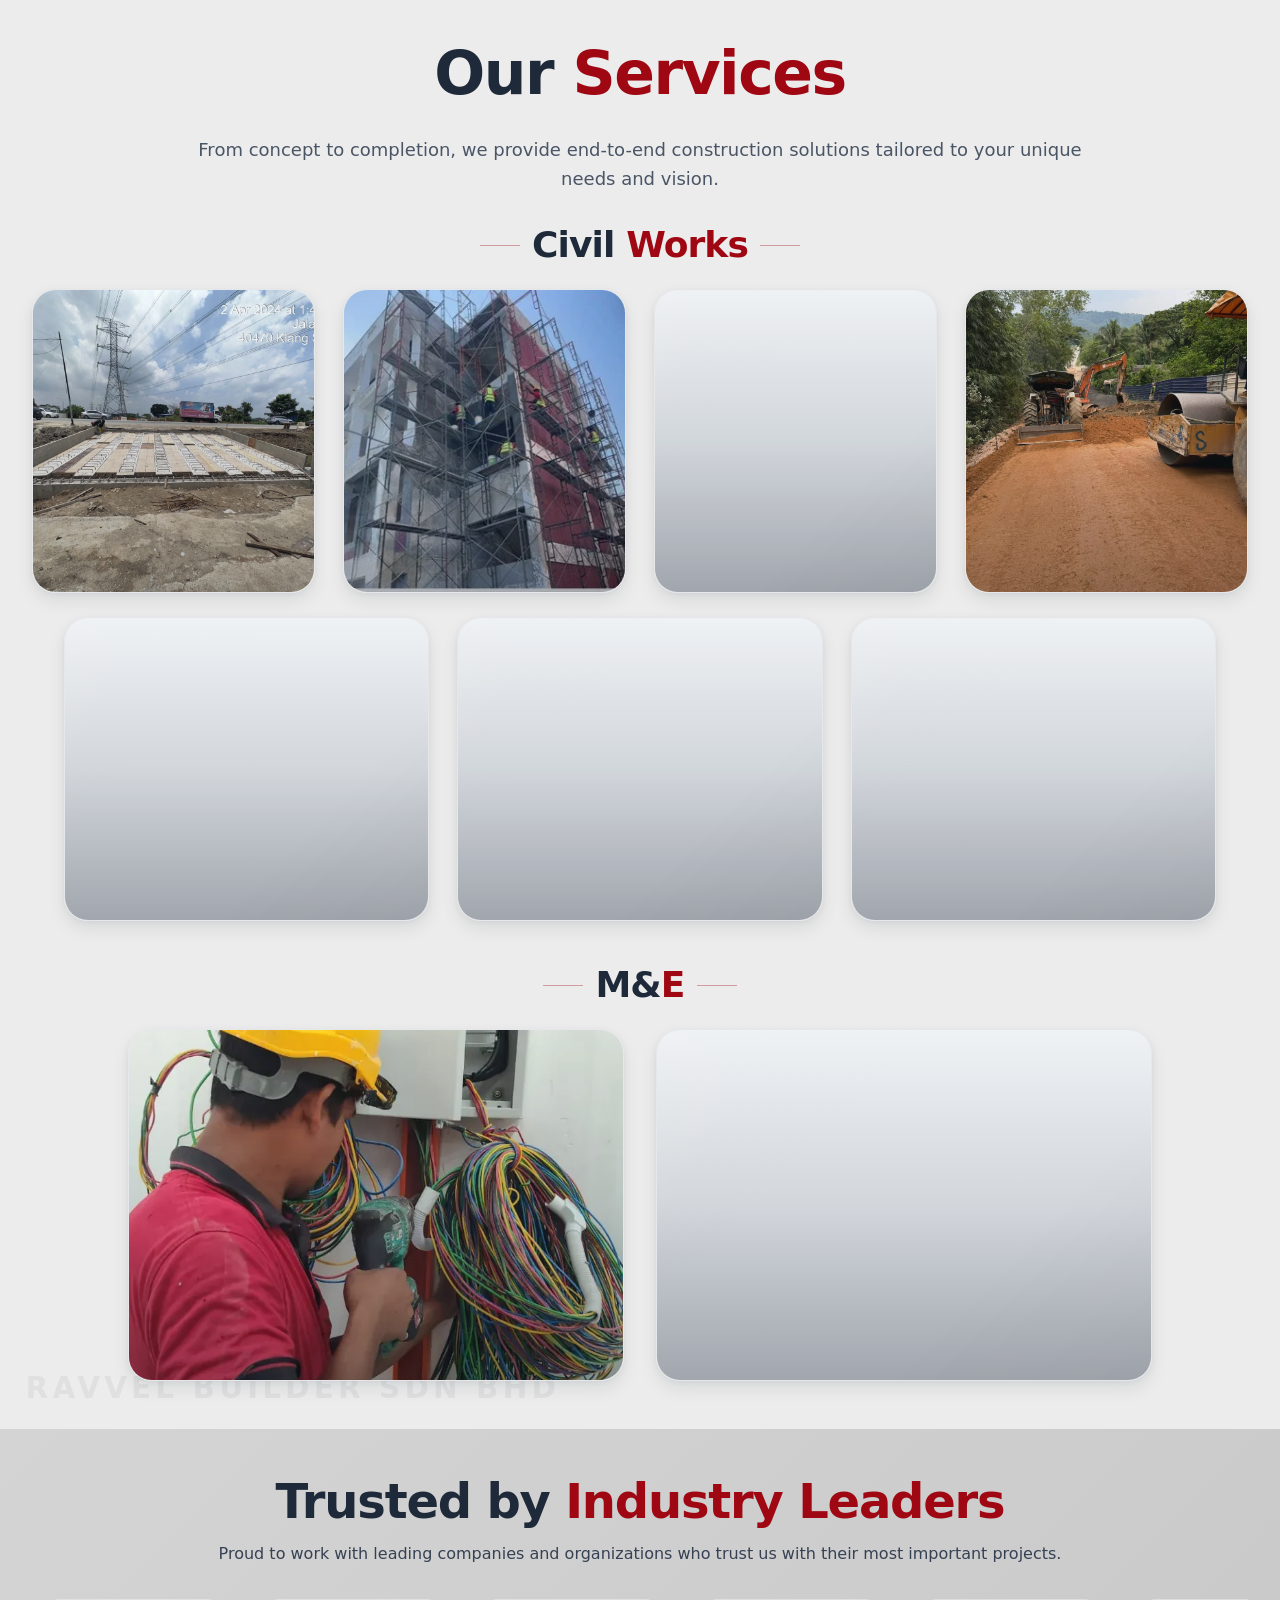
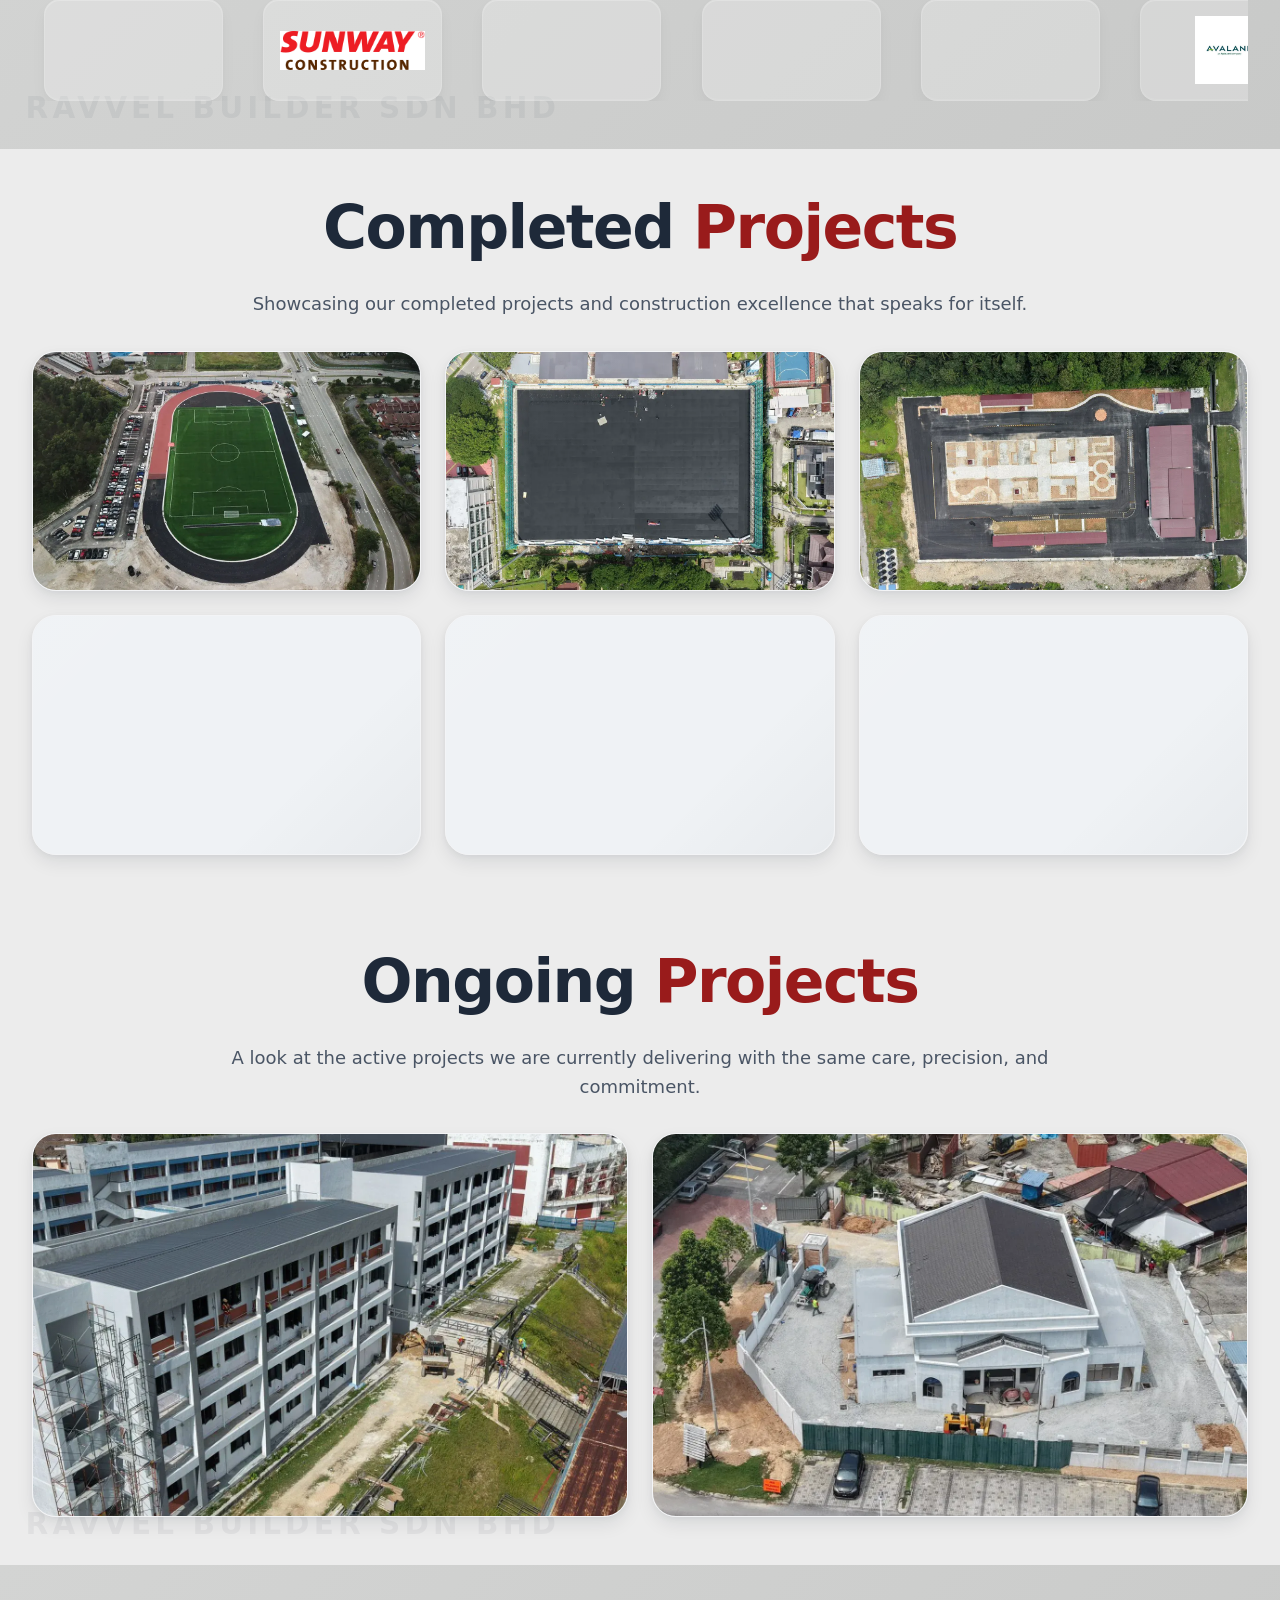
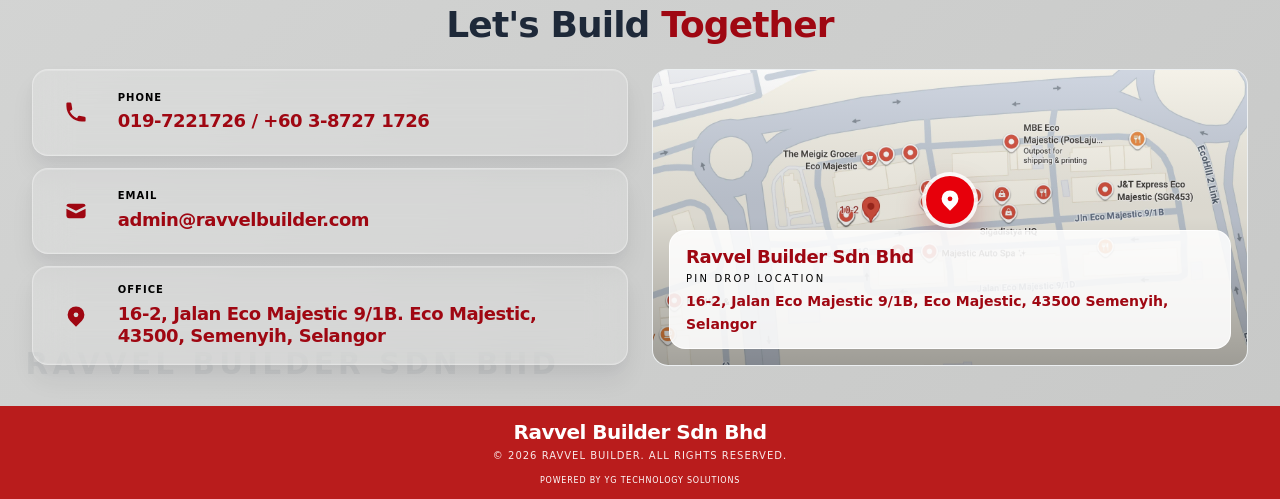
==== commit b0777d99: "Add hero WhatsApp CTA" ====
--- a/index.html
+++ b/index.html
@@ -19,7 +19,7 @@
     <meta name="twitter:description" content="Civil, M&E, infrastructure, housing, drainage, roadworks, and earthworks services across Malaysia.">
     <meta name="twitter:image" content="https://ravvelbuilder.com.my/assets/images/hero.webp">
     <title>Ravvel Builder Sdn Bhd | Civil, M&E & Infrastructure Malaysia</title>
-    <link rel="stylesheet" href="assets/css/site.css?v=client-logo-clean-20260805">
+    <link rel="stylesheet" href="assets/css/site.css?v=hero-whatsapp-20260805">
     <link rel="icon" type="image/png" sizes="32x32" href="/favicon-32x32.png?v=20260731">
     <link rel="icon" type="image/png" sizes="16x16" href="/favicon-16x16.png?v=20260731">
     <link rel="shortcut icon" href="/favicon.ico?v=20260731">
@@ -112,6 +112,16 @@
                             <path d="M9 7h8v8"></path>
                         </svg>
                     </a>
+                        <a href="https://wa.me/60197221726?text=Hello%20Ravvel%20Builder%20Sdn%20Bhd" target="_blank" rel="noopener noreferrer" aria-label="WhatsApp Us" class="hero-cta hero-cta-whatsapp px-7 py-3.5 sm:px-10 sm:py-4 font-semibold text-sm sm:text-base text-center whitespace-nowrap">
+                        <span>WhatsApp Us</span>
+                        <svg class="hero-cta-icon" viewBox="0 0 24 24" fill="currentColor" aria-hidden="true">
+                            <path d="M12.04 2C6.57 2 2.12 6.37 2.12 11.75c0 1.71.46 3.38 1.33 4.84L2 22l5.55-1.42a10.07 10.07 0 0 0 4.49.99c5.47 0 9.92-4.37 9.92-9.75S17.51 2 12.04 2zm0 17.92c-1.44 0-2.85-.38-4.07-1.1l-.29-.17-3.3.84.86-3.16-.19-.3a8.04 8.04 0 0 1-1.25-4.28c0-4.47 3.7-8.1 8.25-8.1 4.54 0 8.24 3.63 8.24 8.1s-3.7 8.17-8.25 8.17zm4.52-6.08c-.25-.12-1.47-.71-1.7-.79-.23-.08-.4-.12-.57.12-.17.25-.65.79-.8.95-.15.17-.29.18-.54.06-.25-.12-1.05-.38-2-1.2-.74-.65-1.24-1.44-1.38-1.69-.14-.25-.02-.38.11-.5.11-.11.25-.29.37-.43.12-.15.17-.25.25-.42.08-.17.04-.31-.02-.43-.06-.12-.57-1.35-.78-1.85-.2-.48-.41-.42-.57-.43h-.48c-.17 0-.43.06-.66.31-.23.25-.87.84-.87 2.04s.89 2.36 1.02 2.52c.12.17 1.76 2.64 4.26 3.7.6.25 1.06.4 1.42.51.6.19 1.14.16 1.57.1.48-.07 1.47-.59 1.68-1.16.21-.57.21-1.06.15-1.16-.06-.1-.23-.16-.48-.28z"></path>
+                        </svg>
+                        <svg class="hero-cta-arrow" viewBox="0 0 24 24" fill="none" stroke="currentColor" stroke-width="2.5" stroke-linecap="round" stroke-linejoin="round" aria-hidden="true">
+                            <path d="M7 17L17 7"></path>
+                            <path d="M9 7h8v8"></path>
+                        </svg>
+                    </a>
                         <a href="mailto:admin@ravvelbuilder.com" aria-label="Email Us" class="hero-cta hero-cta-secondary px-7 py-3.5 sm:px-10 sm:py-4 font-semibold text-sm sm:text-base text-center whitespace-nowrap">
                         <span>Email Us</span>
                         <svg class="hero-cta-icon" viewBox="0 0 24 24" fill="none" stroke="currentColor" stroke-width="2.35" stroke-linecap="round" stroke-linejoin="round" aria-hidden="true">
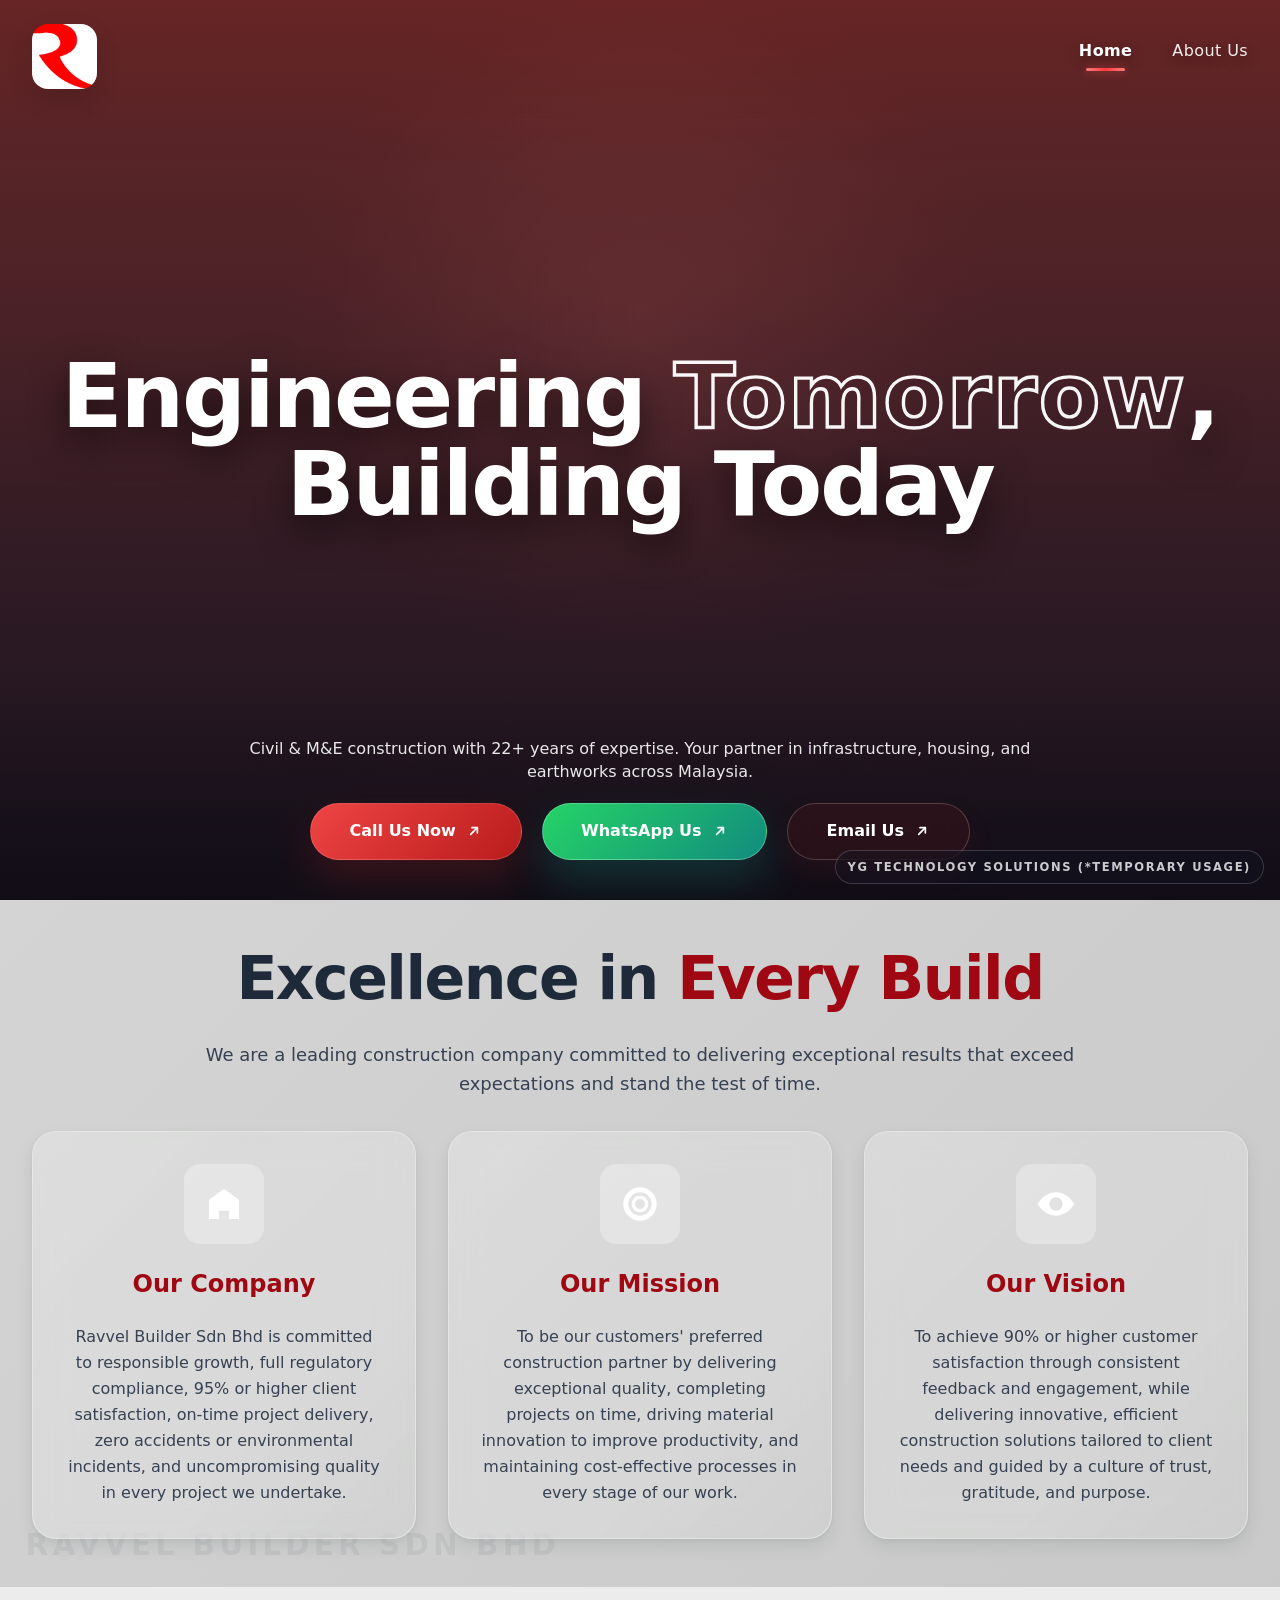
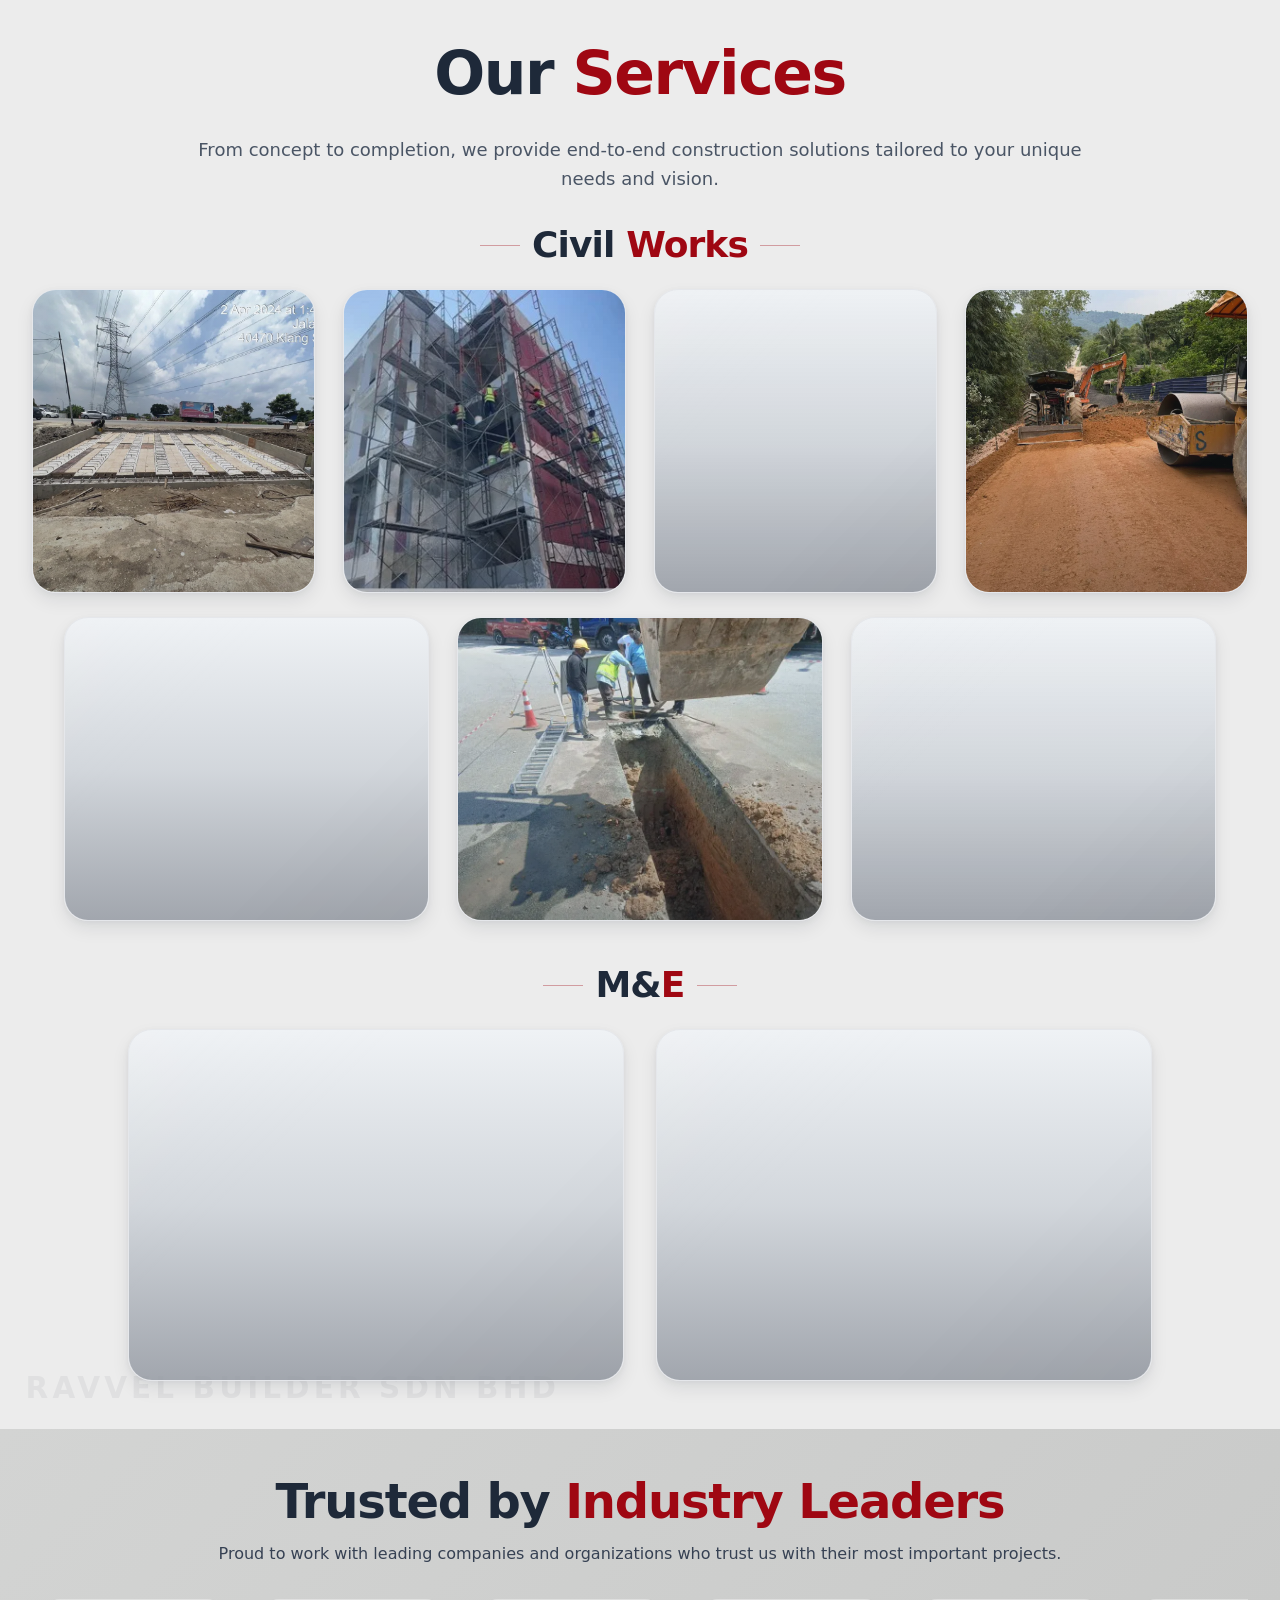
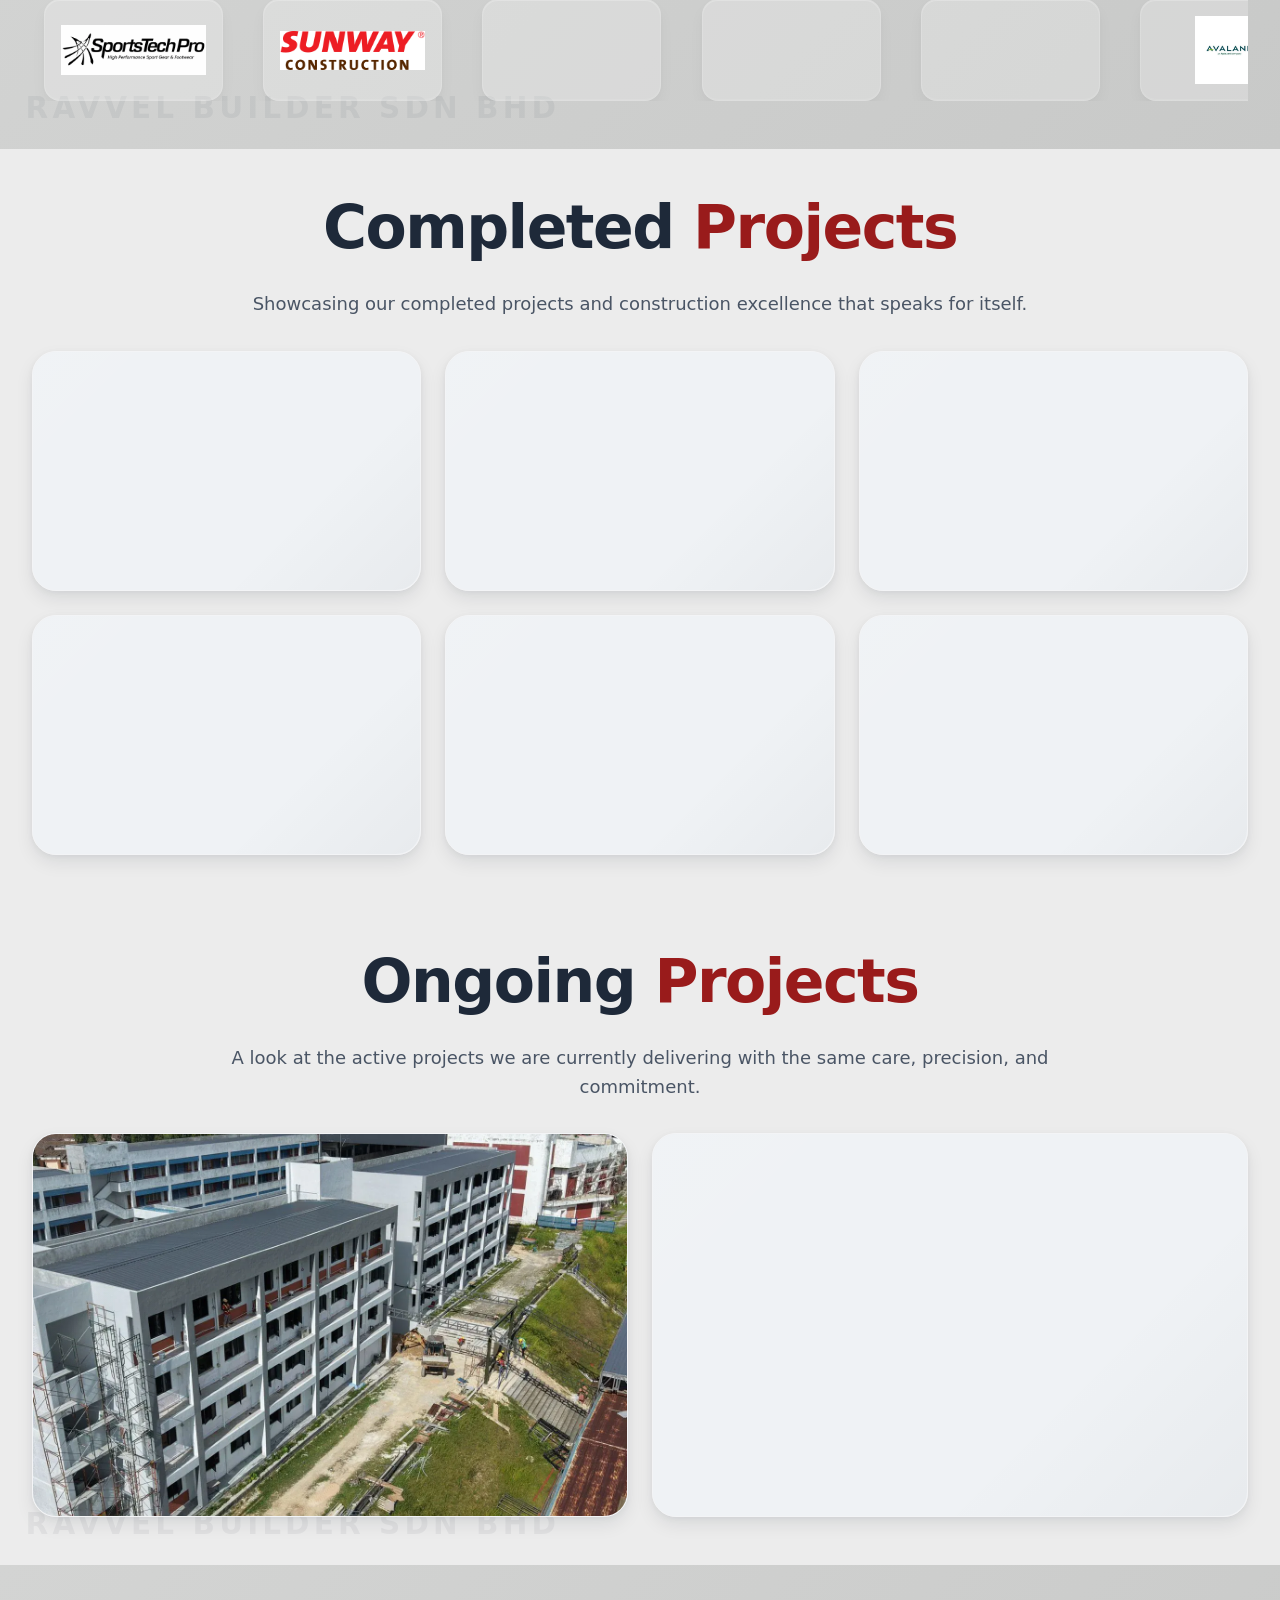
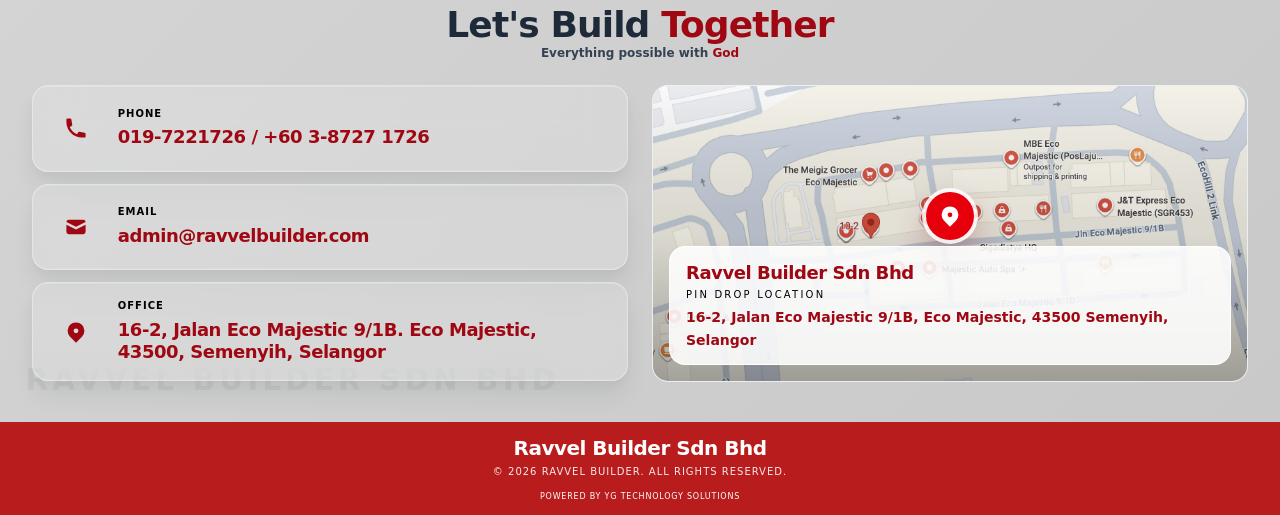
==== commit ef9b7c7d: "Add contact section motto" ====
--- a/index.html
+++ b/index.html
@@ -586,6 +586,9 @@
                 <h2 class="text-xl lg:text-4xl font-black tracking-tight">
                     <span class="text-gray-800">Let's Build</span> <span class="text-red-800">Together</span>
                 </h2>
+                <p class="mt-1 text-xs lg:text-base font-semibold text-gray-700">
+                    Everything possible with <span class="text-red-800">God</span>
+                </p>
             </div>
 
             <div class="grid grid-cols-1 lg:grid-cols-2 gap-3 lg:gap-6 items-stretch">
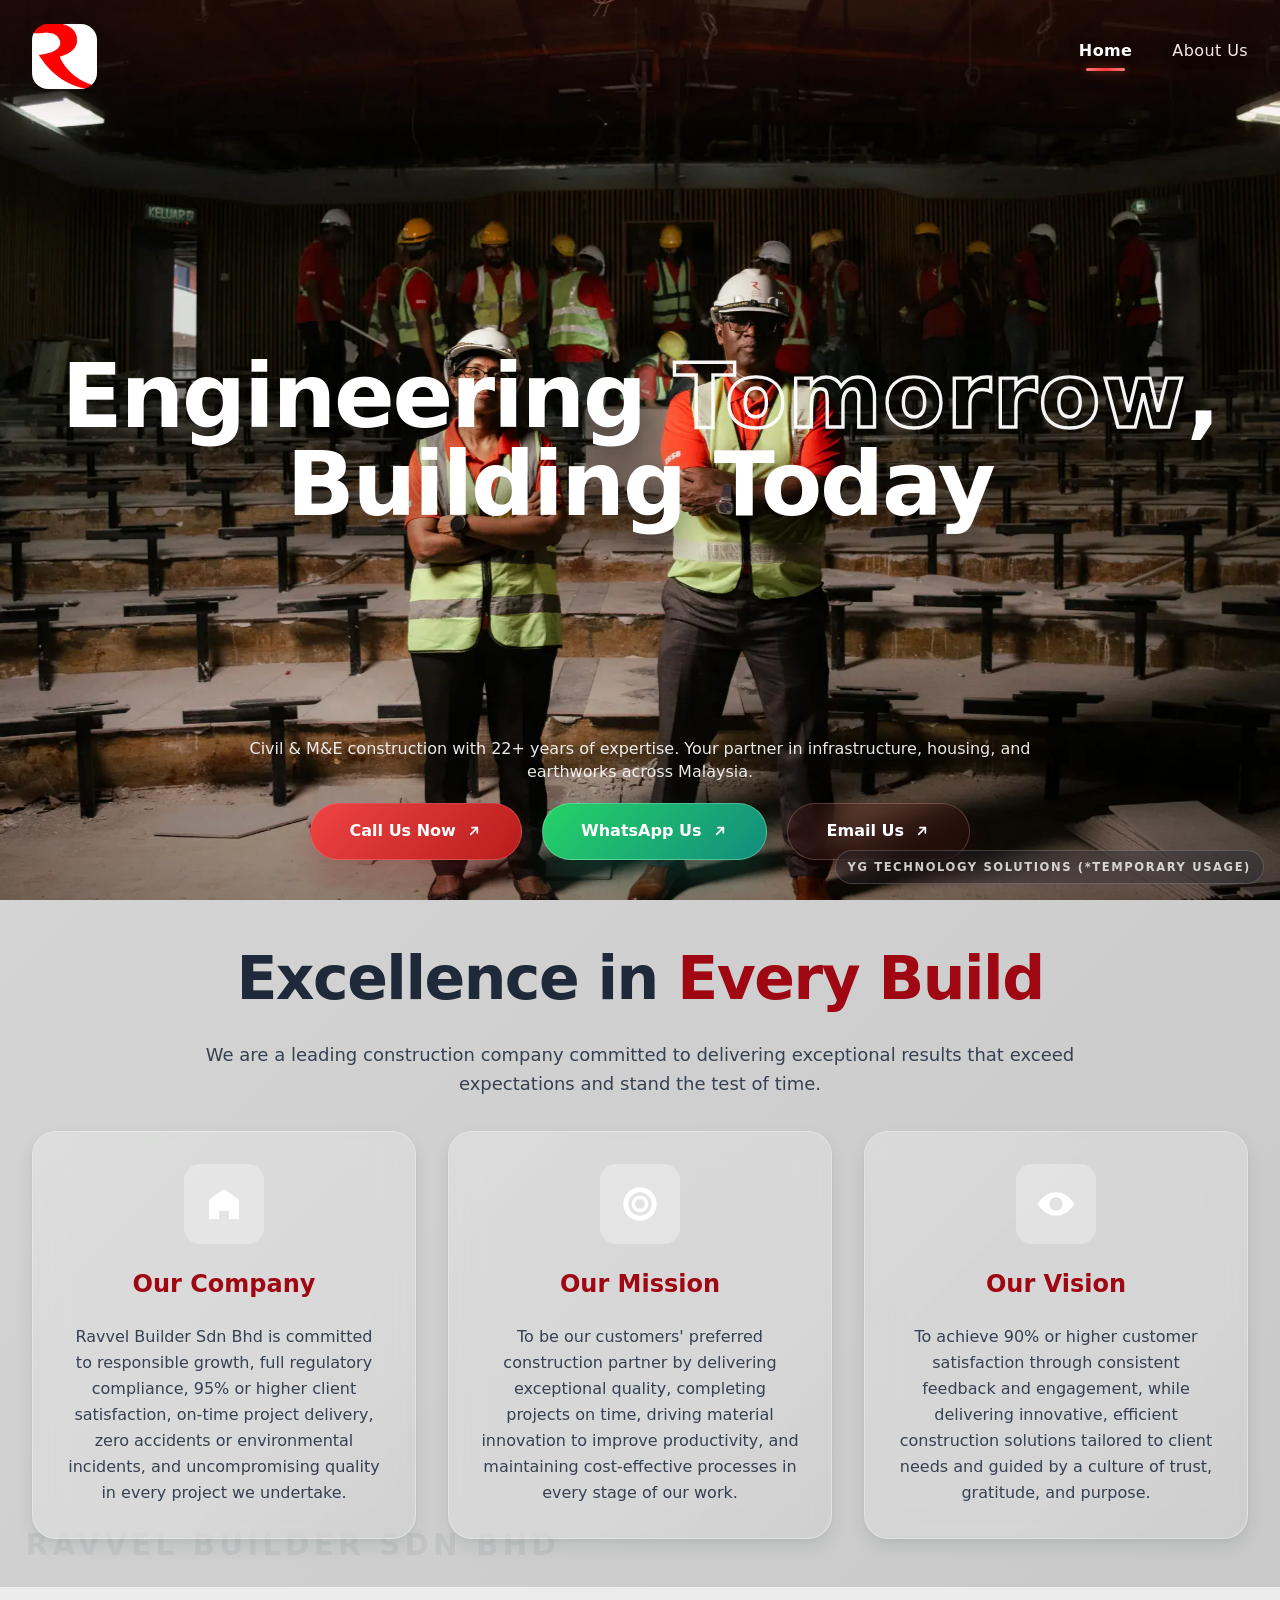
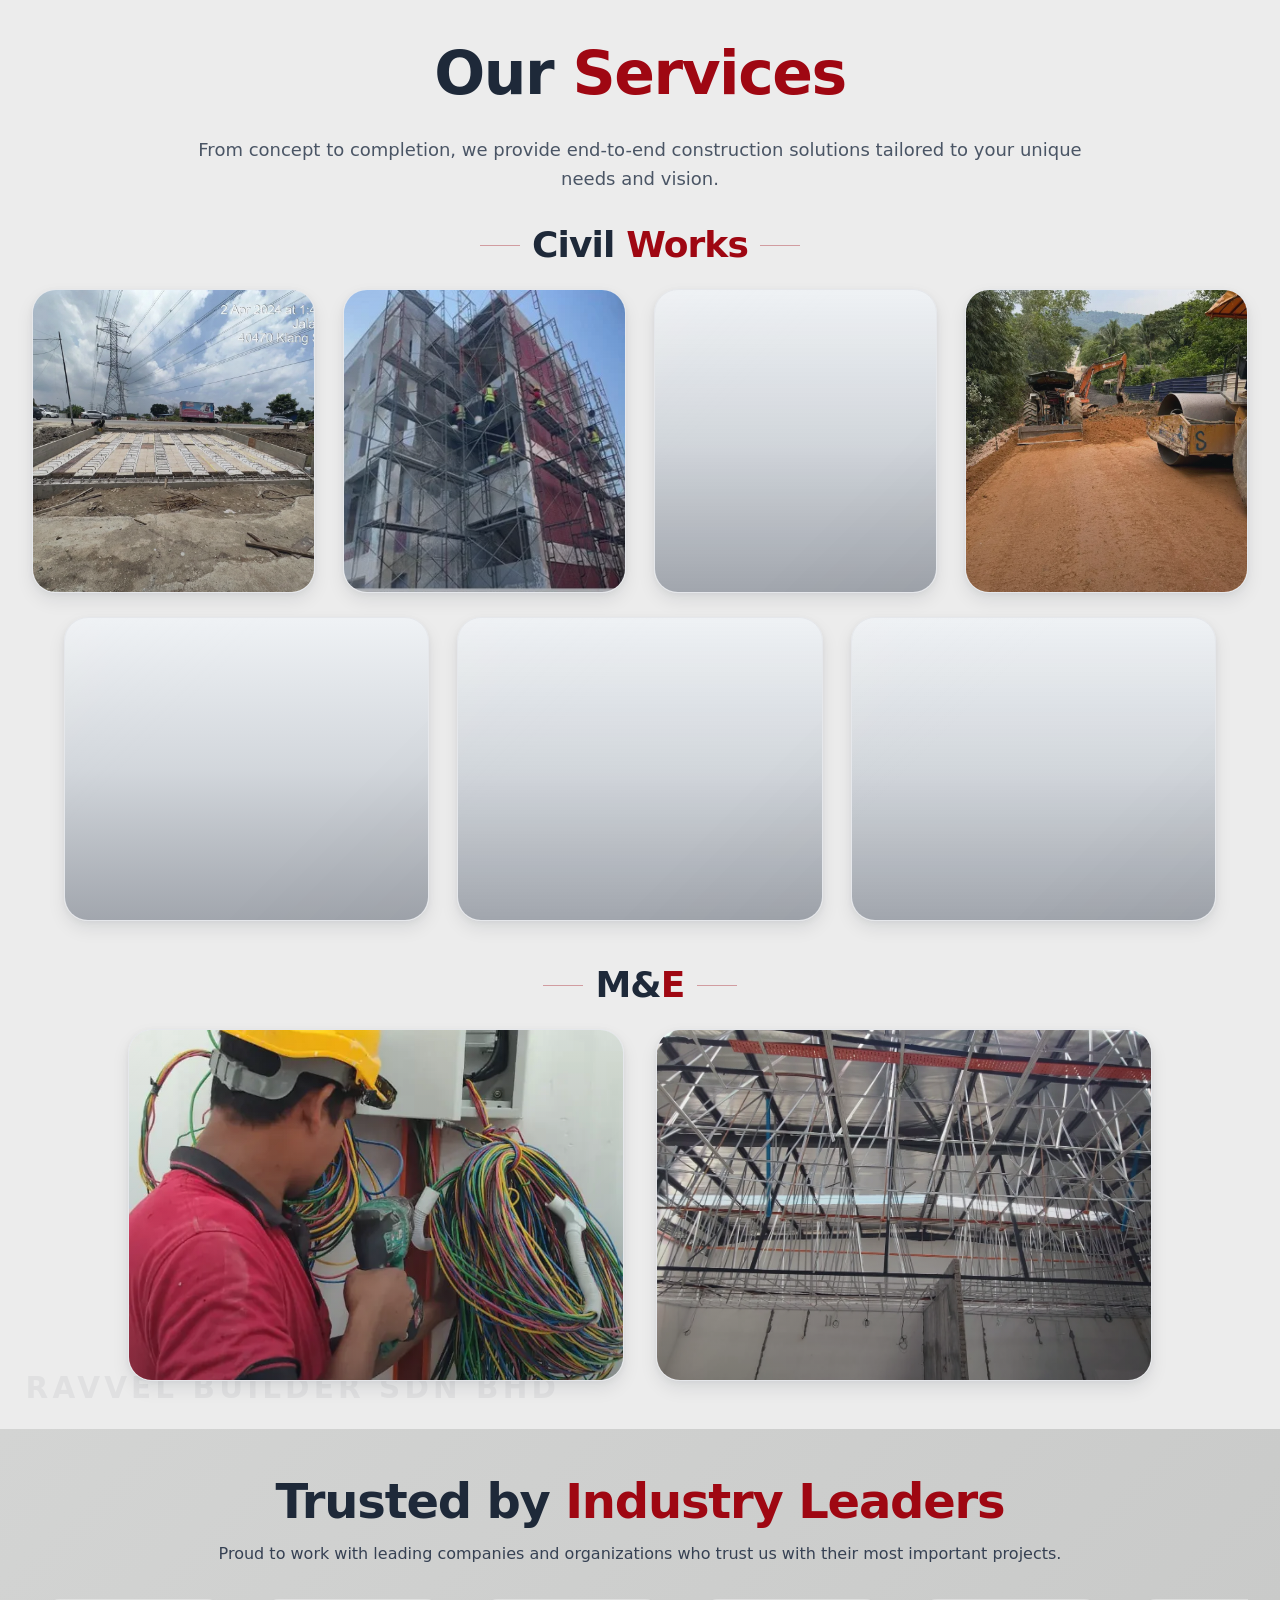
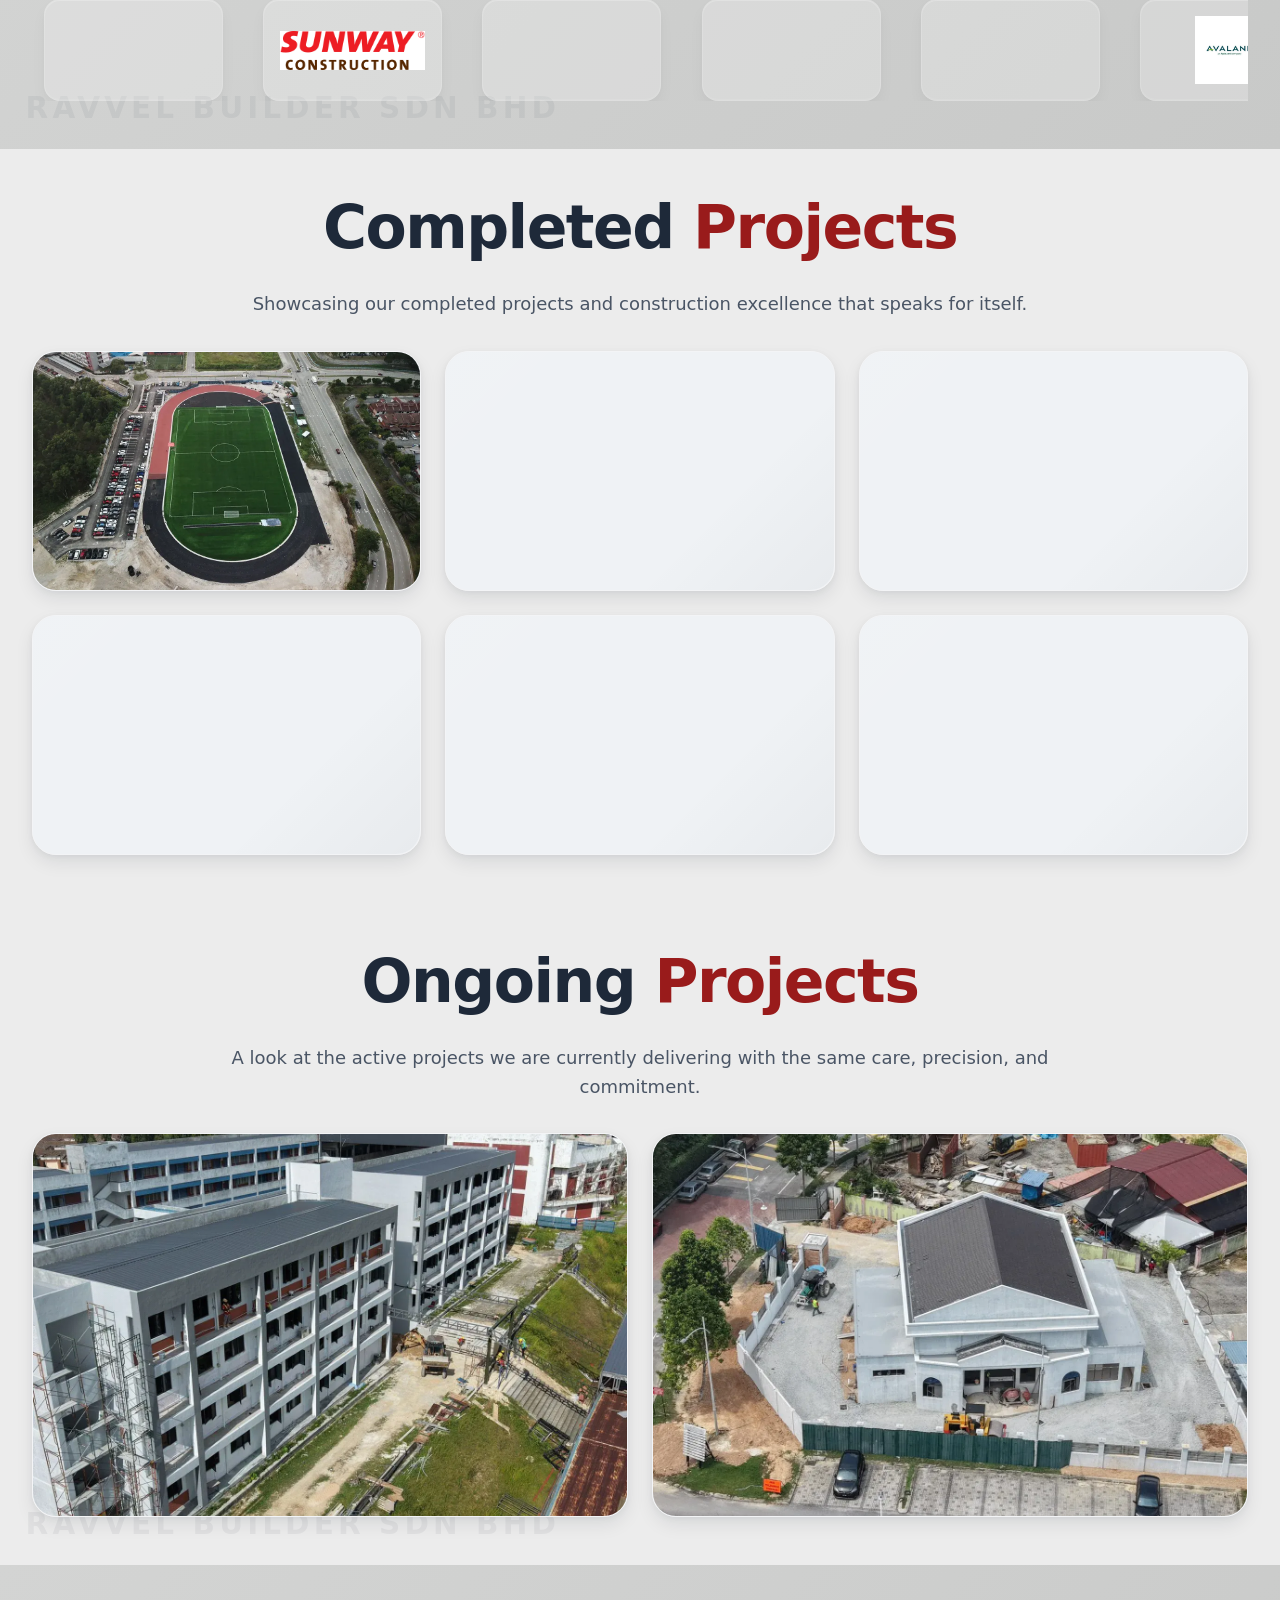
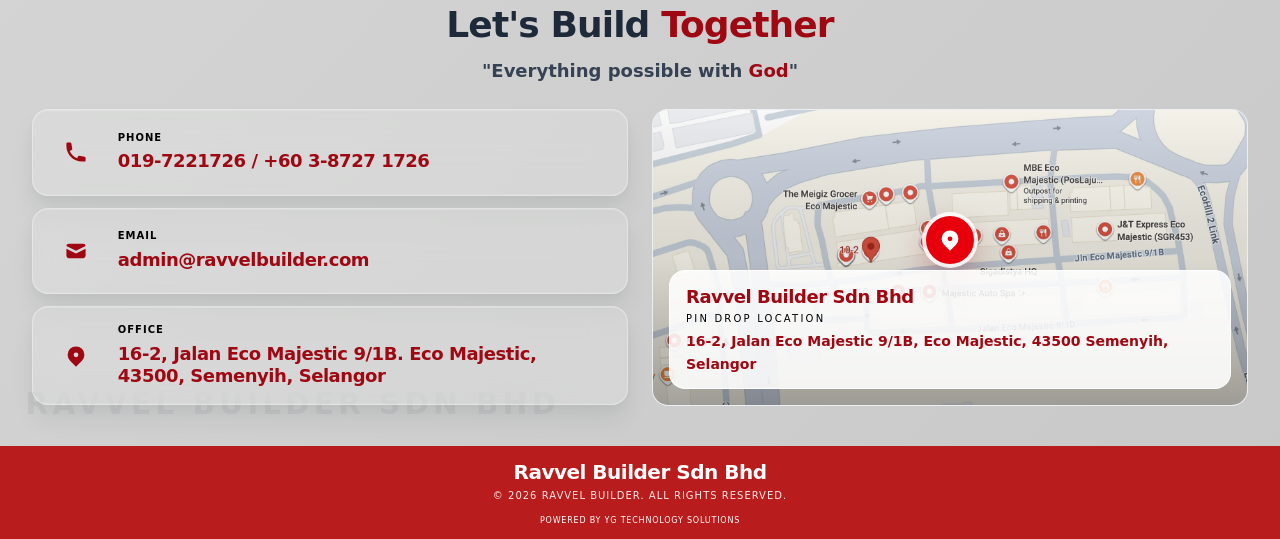
==== commit 62afff86: "Refine contact section motto" ====
--- a/index.html
+++ b/index.html
@@ -586,8 +586,8 @@
                 <h2 class="text-xl lg:text-4xl font-black tracking-tight">
                     <span class="text-gray-800">Let's Build</span> <span class="text-red-800">Together</span>
                 </h2>
-                <p class="mt-1 text-xs lg:text-base font-semibold text-gray-700">
-                    Everything possible with <span class="text-red-800">God</span>
+                <p class="mt-3 text-sm lg:text-lg font-semibold text-gray-700">
+                    "Everything possible with <span class="text-red-800">God</span>"
                 </p>
             </div>
 
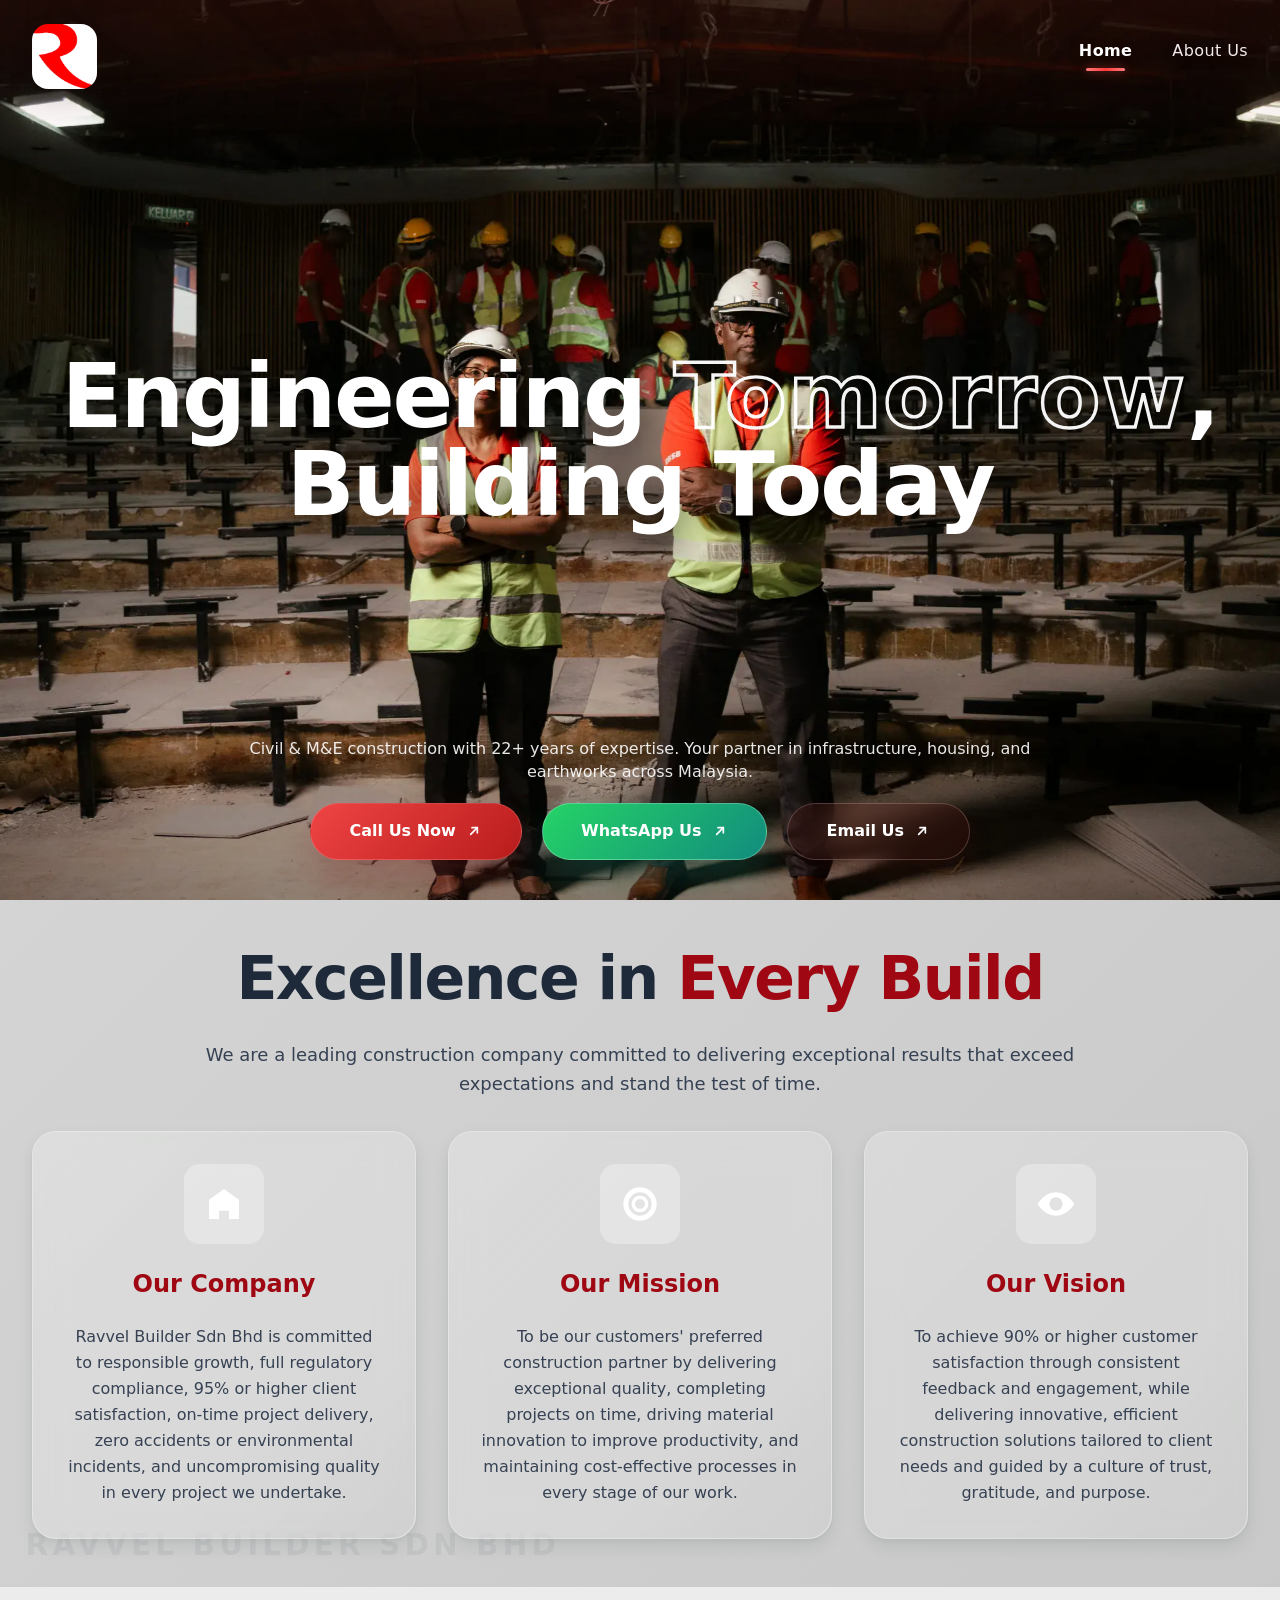
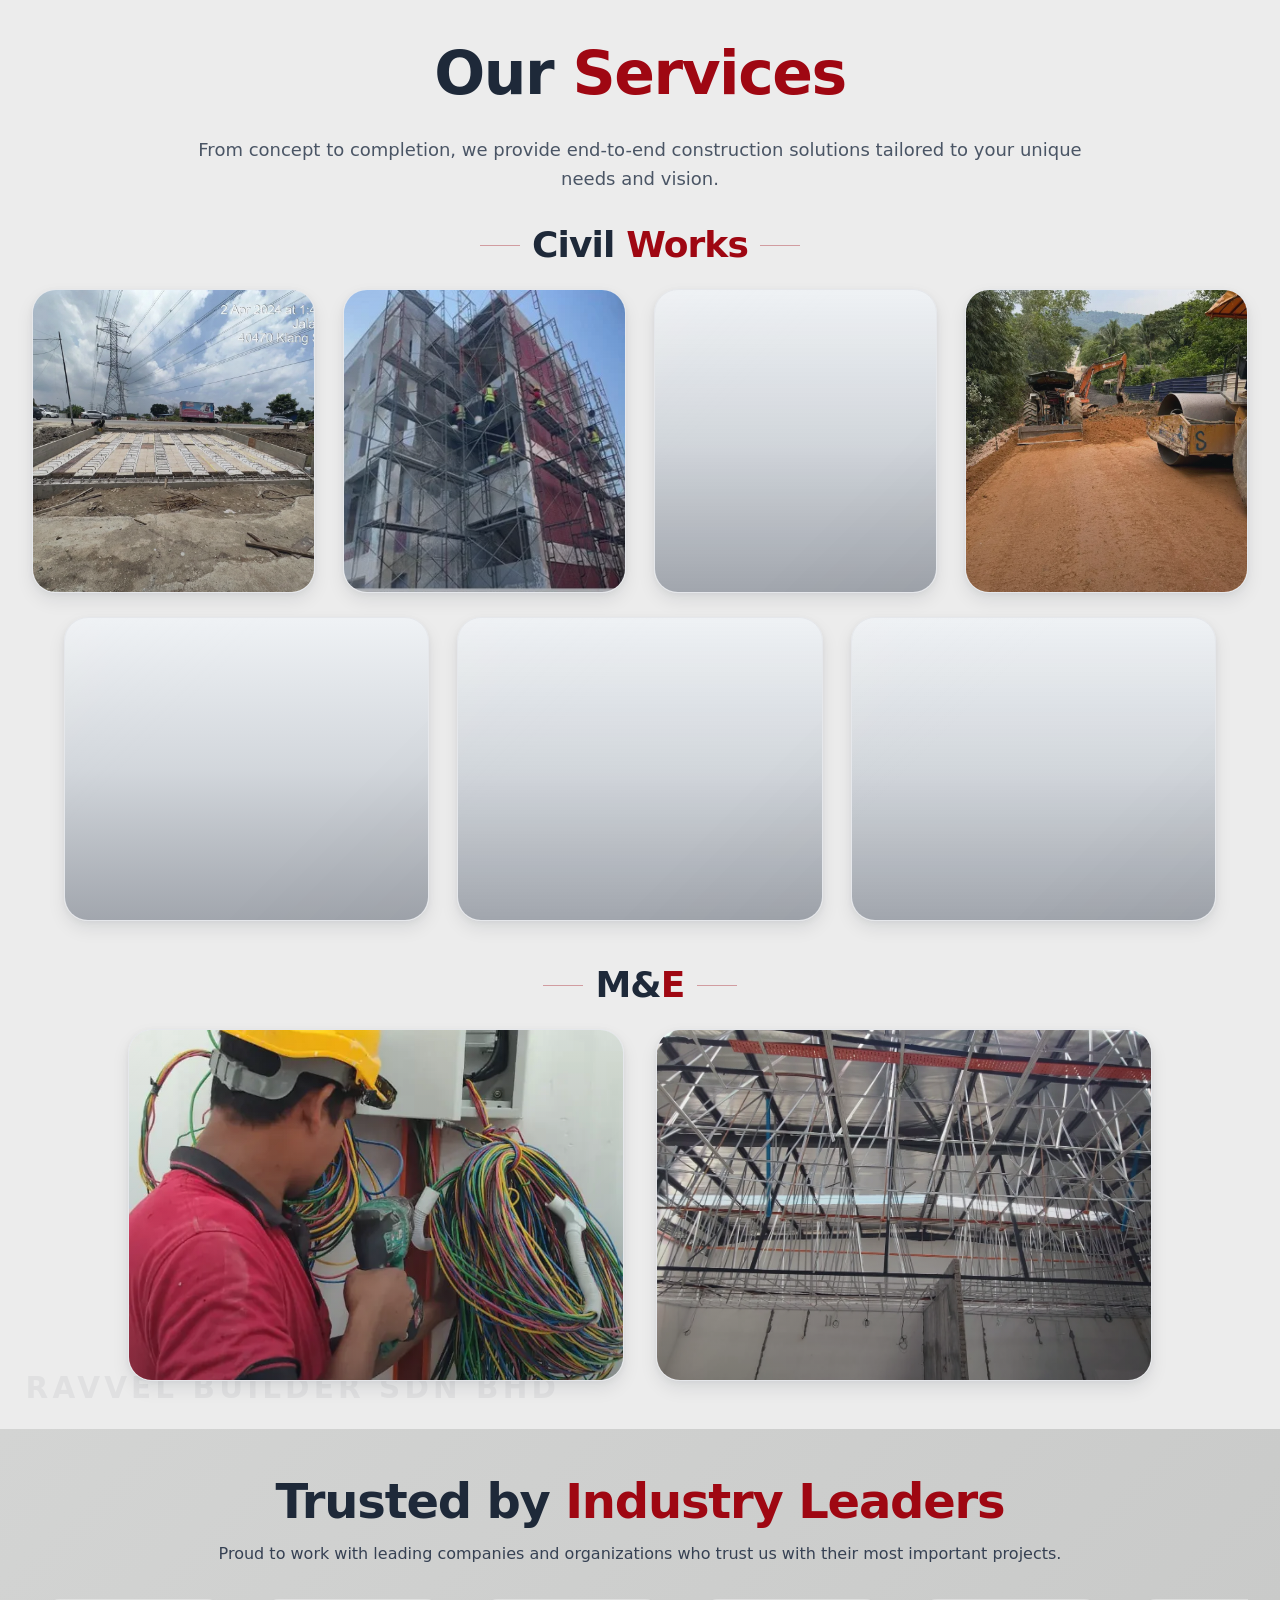
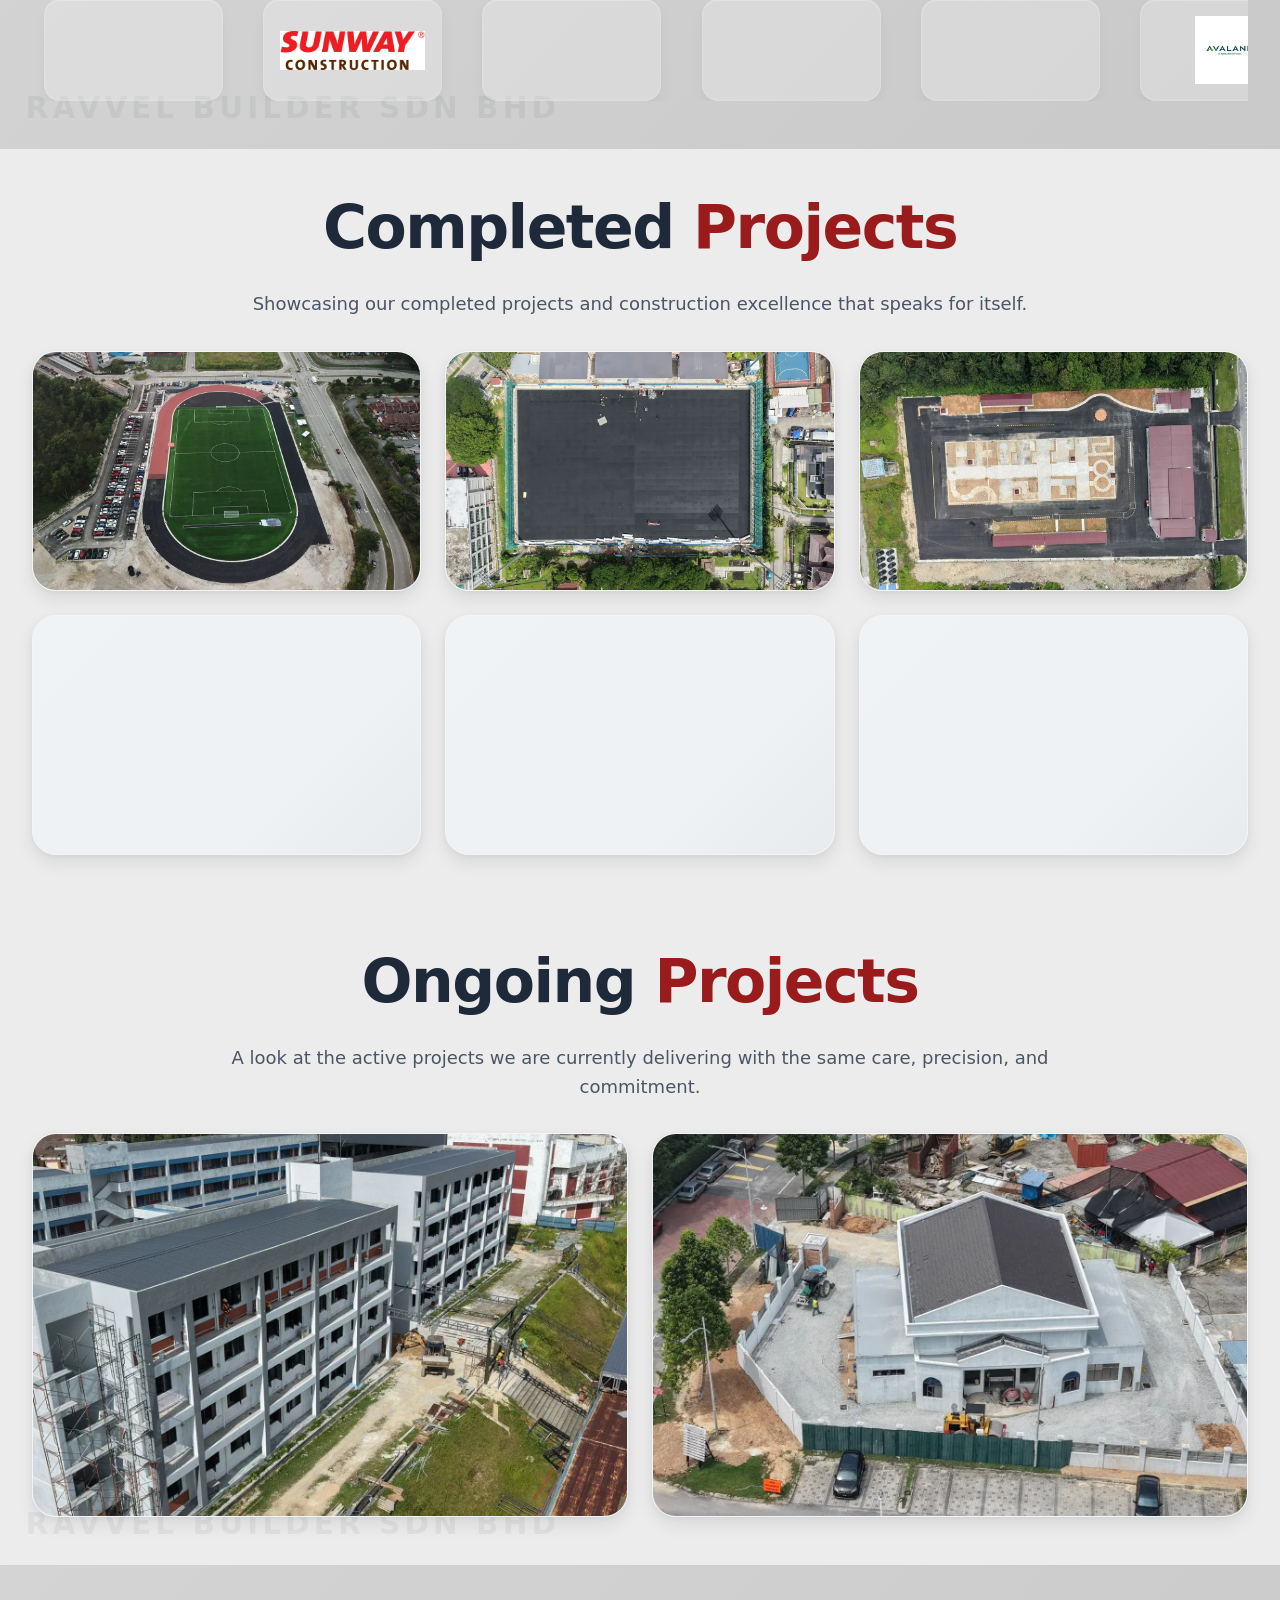
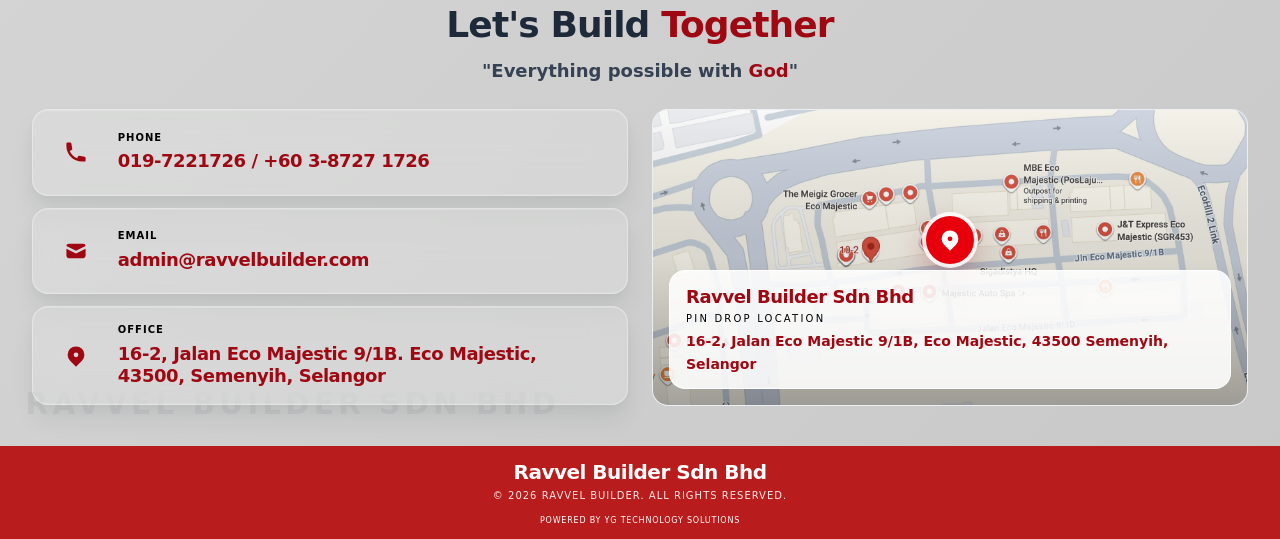
==== commit 2547953a: "Remove site owner watermark overlay" ====
--- a/index.html
+++ b/index.html
@@ -663,7 +663,6 @@
     </section>
 
     <!-- Footer -->
-        <div class="site-owner-watermark" aria-hidden="true">YG Technology Solutions (*temporary usage)</div>
         <footer class="bg-secondary text-white py-2 sm:py-3">
             <div class="max-w-7xl mx-auto px-6 lg:px-8">
                 <div class="text-center">
